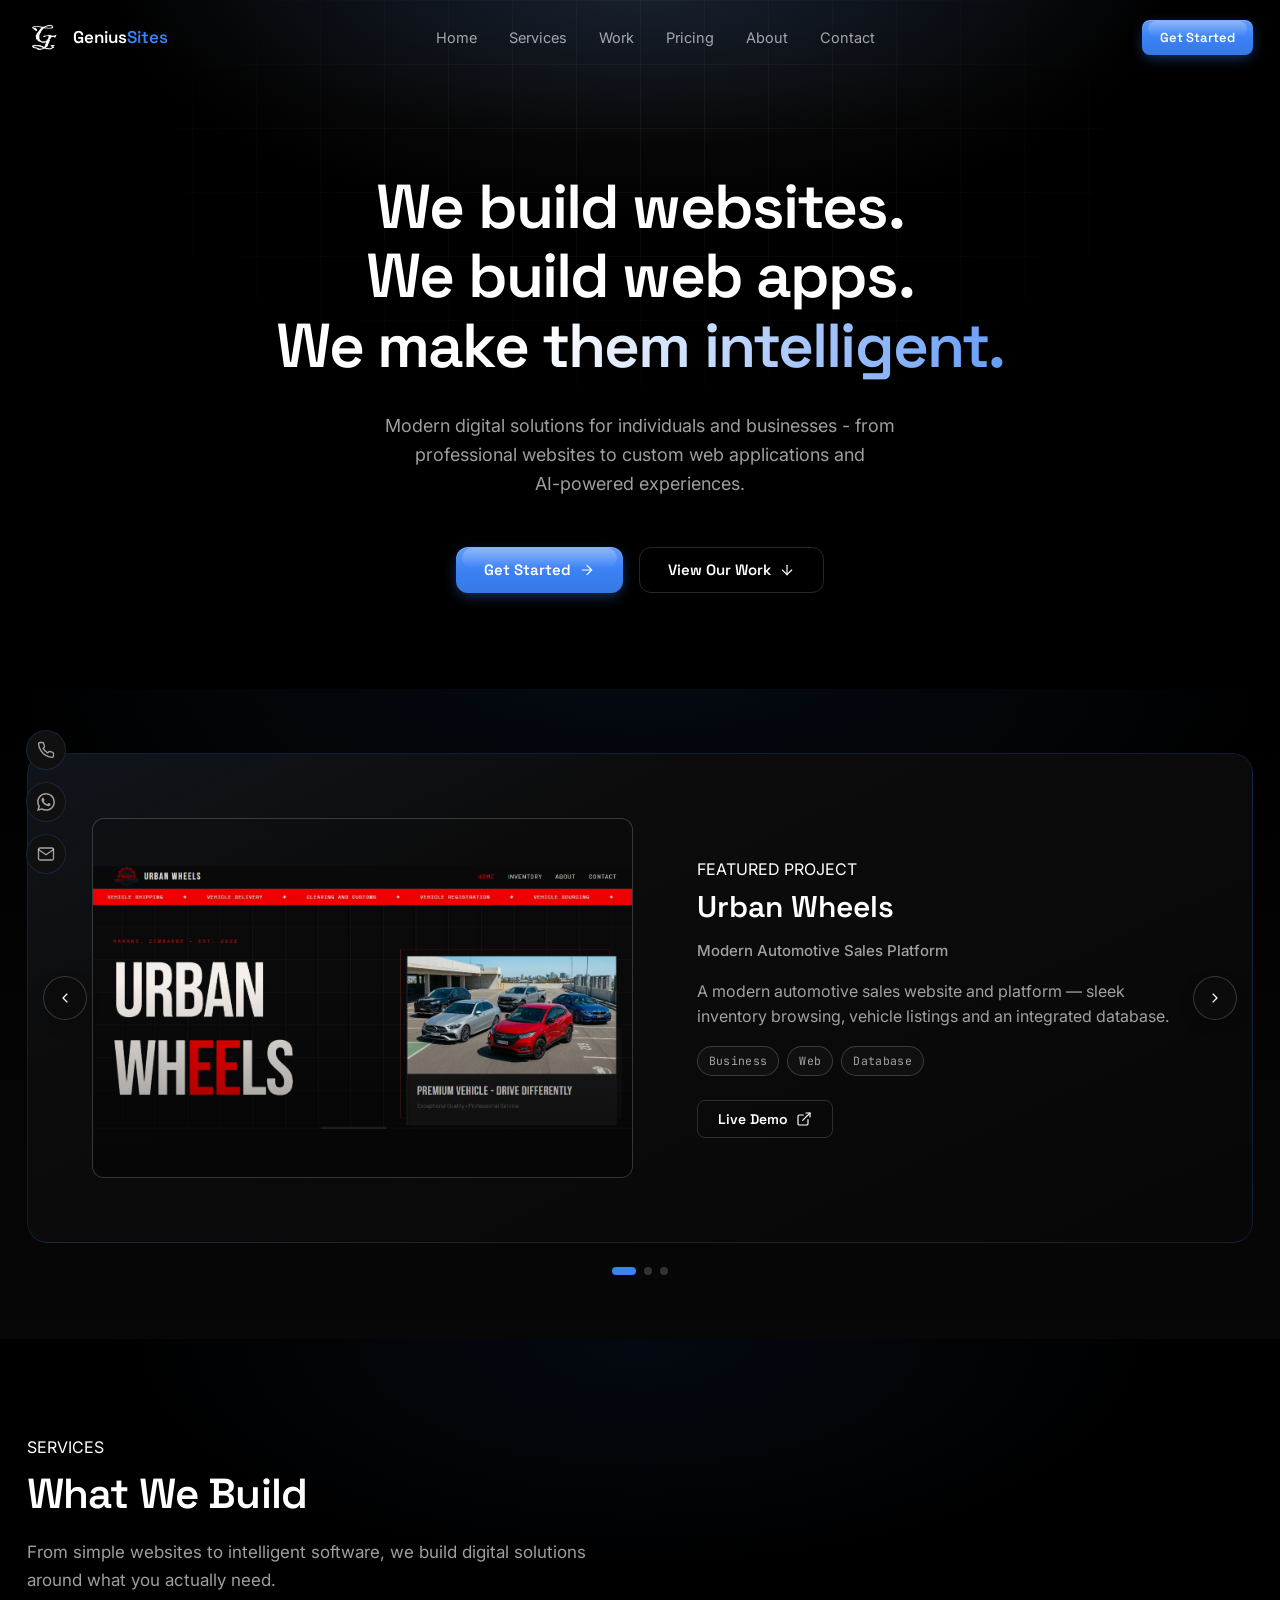
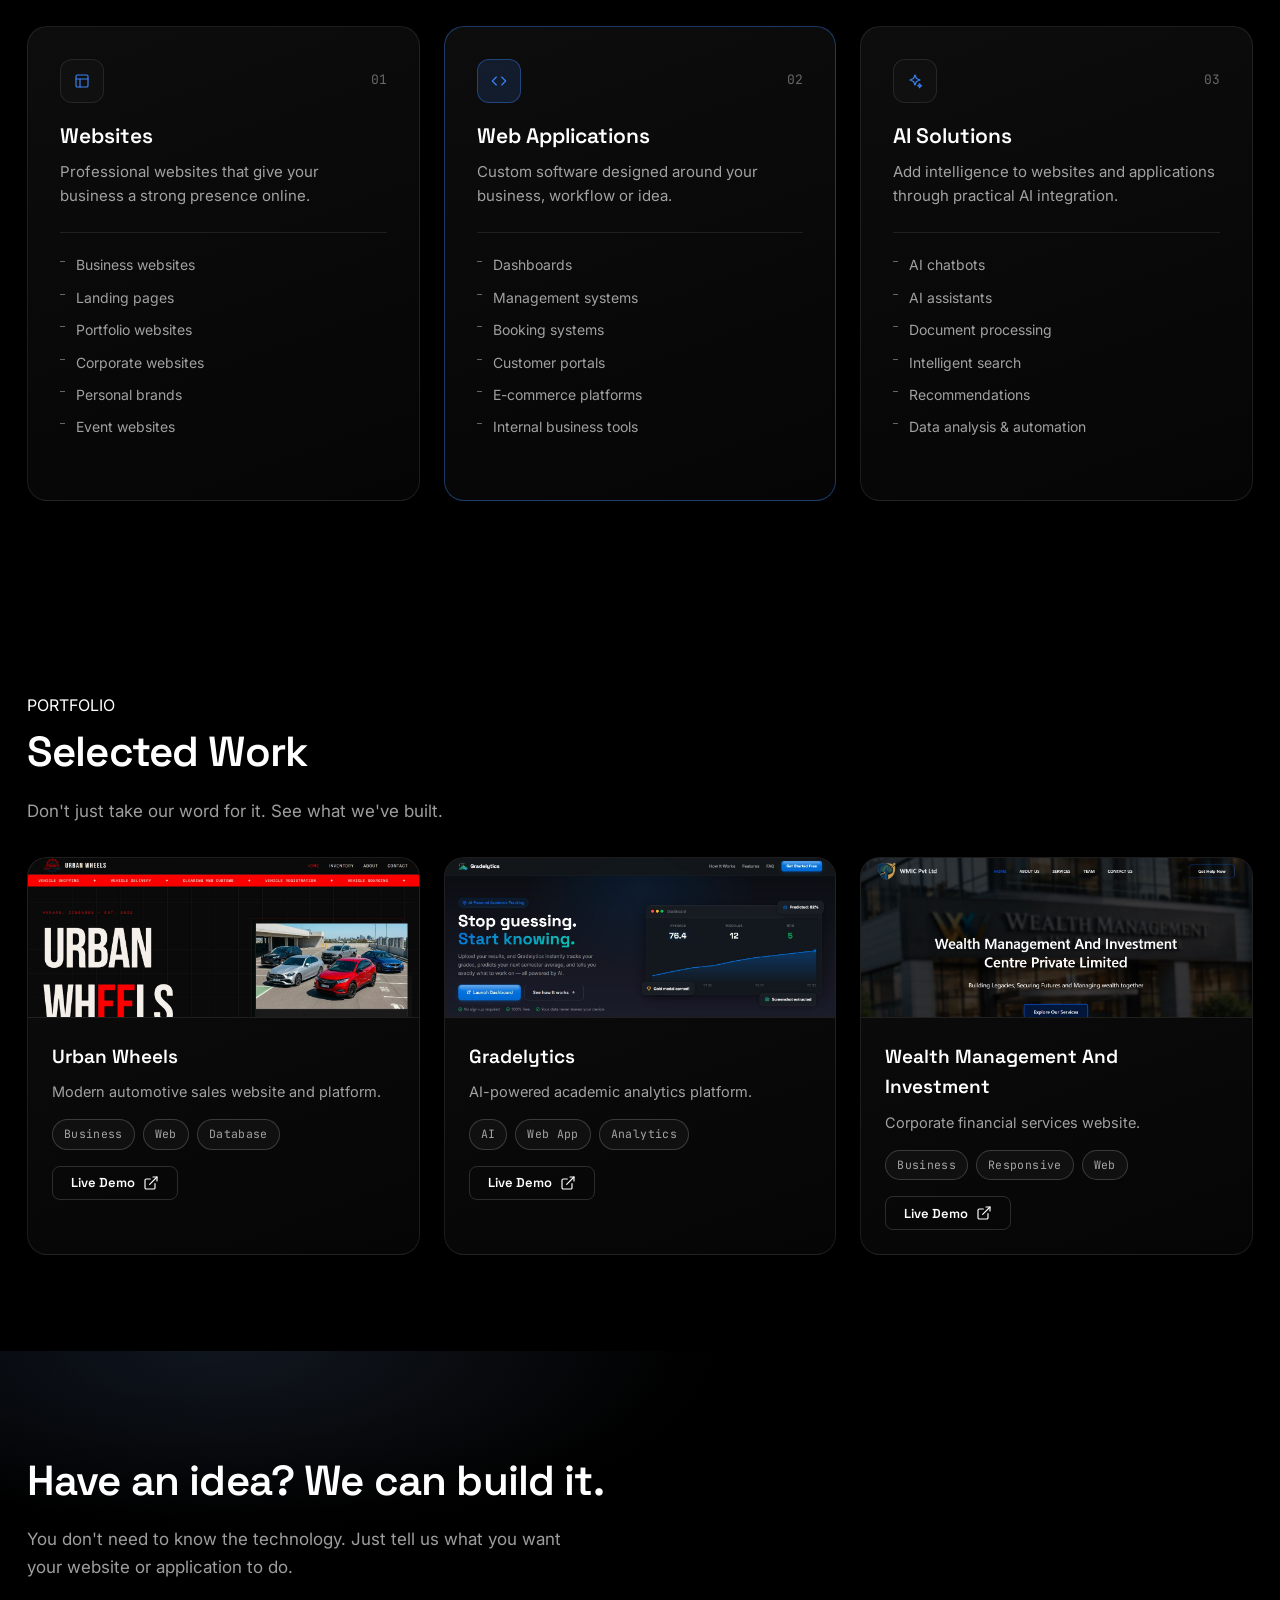
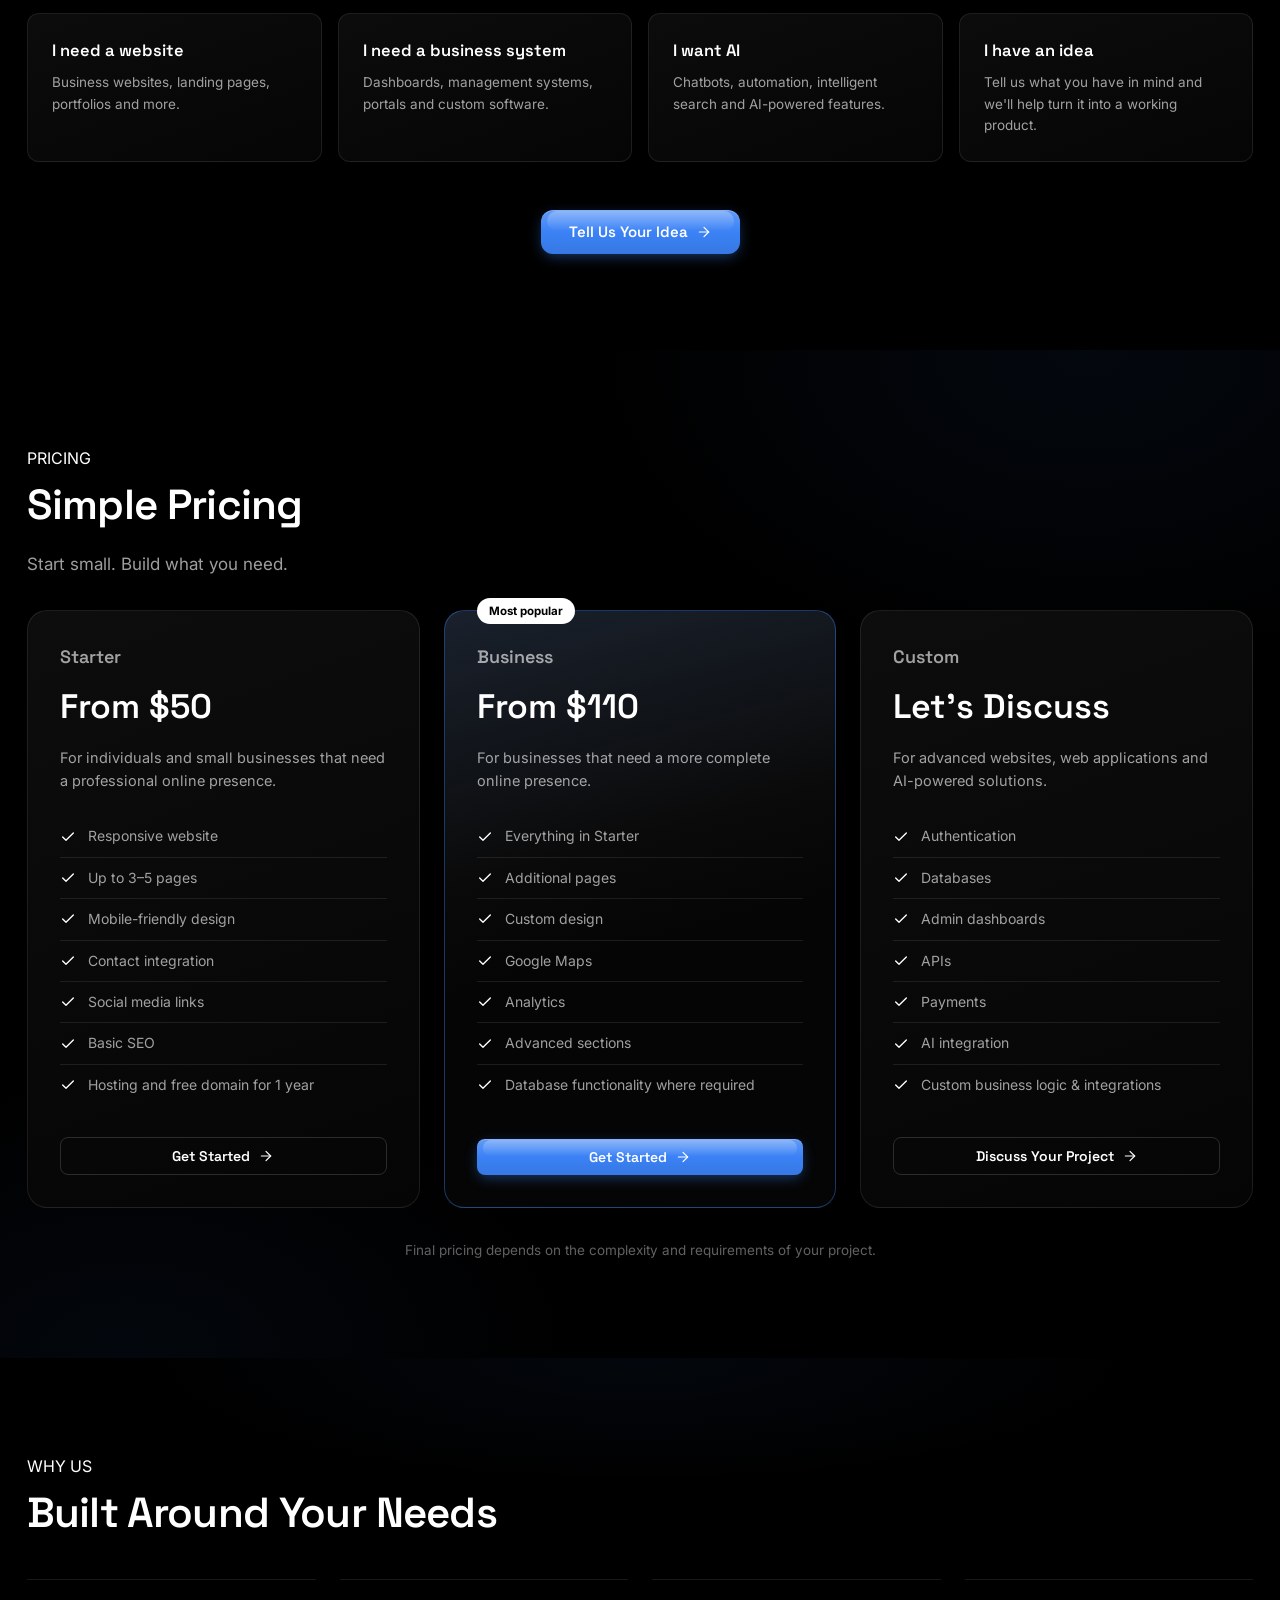
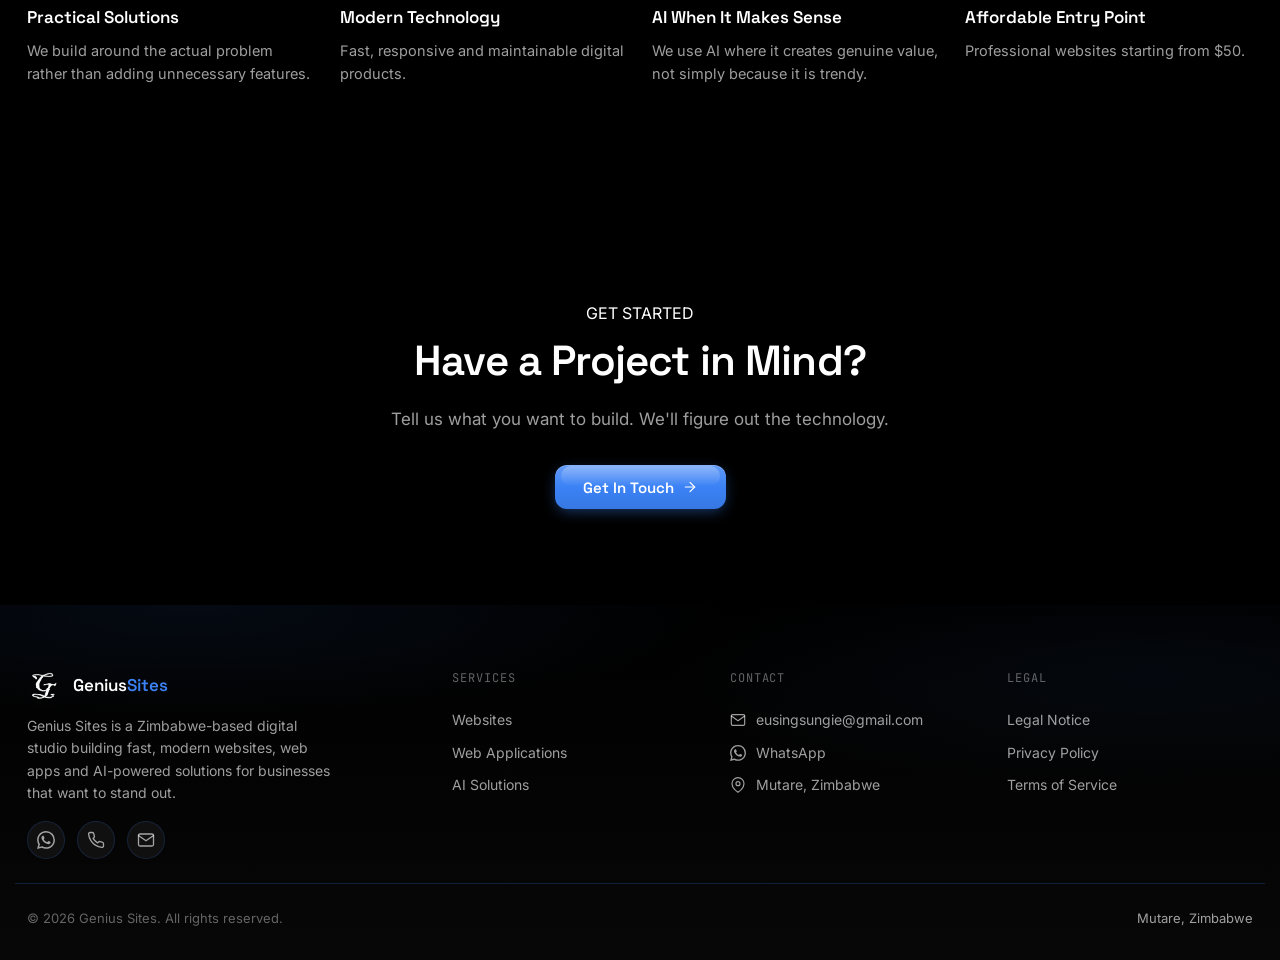
==== index.html @ 3c862fe9 "m." ====
<!DOCTYPE html>
<html lang="en" class="no-js">
<head>
<script>document.documentElement.classList.replace('no-js','js');</script>
<meta charset="UTF-8">
<meta name="viewport" content="width=device-width, initial-scale=1.0">
<title>Genius Sites — Websites, Web Apps &amp; AI Solutions</title>
<meta name="description" content="Genius Sites builds professional websites, custom web applications and AI-powered web solutions for individuals, startups and businesses. Based in Zimbabwe, working with clients anywhere.">
<link rel="preconnect" href="https://fonts.googleapis.com">
<link rel="preconnect" href="https://fonts.gstatic.com" crossorigin>
<link href="https://fonts.googleapis.com/css2?family=Space+Grotesk:wght@400;500;600;700&family=Inter:wght@400;500;600;700&family=JetBrains+Mono:wght@400;500&display=swap" rel="stylesheet">
<link rel="stylesheet" href="css/style.css">
<link rel="stylesheet" href="css/responsive.css">
</head>
<body>
<!-- ============ NAVBAR ============ -->
<header class="navbar" id="navbar">
  <div class="navbar__inner container">
    <a href="#home" class="navbar__brand" aria-label="Genius Sites — home">
      <img src="assets/icons/logo.png" alt="Genius Sites logo" class="navbar__logo">
      <span class="navbar__name">Genius<span class="navbar__name-accent">Sites</span></span>
    </a>

    <nav class="navbar__nav" id="primary-nav" aria-label="Primary">
      <a href="#home" class="navbar__link">Home</a>
      <a href="#services" class="navbar__link">Services</a>
      <a href="#work" class="navbar__link">Work</a>
      <a href="#pricing" class="navbar__link">Pricing</a>
      <a href="about.html" class="navbar__link">About</a>
      <a href="contact.html" class="navbar__link">Contact</a>
    </nav>

    <div class="navbar__actions">
      <a href="#contact" class="btn btn--primary btn--sm navbar__cta">Get Started</a>
      <button class="navbar__toggle" id="navToggle" aria-expanded="false" aria-controls="mobileNav" aria-label="Open menu">
        <span class="navbar__toggle-line"></span>
        <span class="navbar__toggle-line"></span>
        <span class="navbar__toggle-line"></span>
      </button>
    </div>
  </div>

  <div class="mobile-nav" id="mobileNav" data-state="closed">
    <nav aria-label="Mobile">
      <a href="#home" class="mobile-nav__link">Home</a>
      <a href="#services" class="mobile-nav__link">Services</a>
      <a href="#work" class="mobile-nav__link">Work</a>
      <a href="#pricing" class="mobile-nav__link">Pricing</a>
      <a href="about.html" class="mobile-nav__link">About</a>
      <a href="contact.html" class="mobile-nav__link">Contact</a>
    </nav>
    <a href="#contact" class="btn btn--primary mobile-nav__cta">Get Started <svg class="icon" viewBox="0 0 24 24" fill="none" stroke-width="1.75" stroke-linecap="round" stroke-linejoin="round" aria-hidden="true"><line x1="5" y1="12" x2="19" y2="12"></line><polyline points="12 5 19 12 12 19"></polyline></svg></a>
  </div>
</header>

<main id="main">

  <!-- ============ HERO ============ -->
  <section class="hero" id="home">
    <div class="hero__grid" aria-hidden="true"></div>
    <div class="container hero__container">
      <h1 class="hero__headline">
        <span class="reveal reveal--1">We build websites.</span>
        <span class="reveal reveal--2">We build web apps.</span>
        <span class="reveal reveal--3 hero__headline-accent">We make them intelligent.</span>
      </h1>

      <p class="hero__sub reveal reveal--4">Modern digital solutions for individuals and businesses - from professional websites to custom web applications and <br> AI-powered experiences.</p>

      <div class="hero__actions reveal reveal--5">
        <a href="#contact" class="btn btn--primary btn--lg">Get Started
          <svg class="icon" viewBox="0 0 24 24" fill="none" stroke-width="1.75" stroke-linecap="round" stroke-linejoin="round" aria-hidden="true"><line x1="5" y1="12" x2="19" y2="12"></line><polyline points="12 5 19 12 12 19"></polyline></svg>
        </a>
        <a href="#work" class="btn btn--ghost btn--lg">View Our Work
          <svg class="icon" viewBox="0 0 24 24" fill="none" stroke-width="1.75" stroke-linecap="round" stroke-linejoin="round" aria-hidden="true"><line x1="12" y1="5" x2="12" y2="19"></line><polyline points="19 12 12 19 5 12"></polyline></svg>
        </a>
      </div>
    </div>

    <div class="hero__contacts" aria-label="Contact Genius Sites">
      <a href="tel:+263776398294" class="hero__contact" aria-label="Call +263 776 398 294">
        <svg class="icon" viewBox="0 0 24 24" fill="none" stroke-width="1.75" stroke-linecap="round" stroke-linejoin="round" aria-hidden="true"><path d="M22 16.92v3a2 2 0 0 1-2.18 2 19.79 19.79 0 0 1-8.63-3.07 19.5 19.5 0 0 1-6-6 19.79 19.79 0 0 1-3.07-8.67A2 2 0 0 1 4.11 2h3a2 2 0 0 1 2 1.72 12.84 12.84 0 0 0 .7 2.81 2 2 0 0 1-.45 2.11L8.09 9.91a16 16 0 0 0 6 6l1.27-1.27a2 2 0 0 1 2.11-.45 12.84 12.84 0 0 0 2.81.7A2 2 0 0 1 22 16.92z"></path></svg>
      </a>
      <a href="https://wa.me/263776398294" class="hero__contact" target="_blank" rel="noopener" aria-label="WhatsApp">
        <svg class="icon" viewBox="0 0 24 24" fill="currentColor" stroke="none" aria-hidden="true"><path d="M17.472 14.382c-.297-.149-1.758-.867-2.03-.967-.273-.099-.471-.148-.67.15-.197.297-.767.966-.94 1.164-.173.199-.347.223-.644.075-.297-.15-1.255-.463-2.39-1.475-.883-.788-1.48-1.761-1.653-2.059-.173-.297-.018-.458.13-.606.134-.133.298-.347.446-.52.149-.174.198-.298.298-.497.099-.198.05-.371-.025-.52-.075-.149-.669-1.612-.916-2.207-.242-.579-.487-.5-.669-.51-.173-.008-.371-.01-.57-.01-.198 0-.52.074-.792.372-.272.297-1.04 1.016-1.04 2.479 0 1.462 1.065 2.875 1.213 3.074.149.198 2.096 3.2 5.077 4.487.709.306 1.262.489 1.694.625.712.227 1.36.195 1.871.118.571-.085 1.758-.719 2.006-1.413.248-.694.248-1.289.173-1.413-.074-.124-.272-.198-.57-.347m-5.421 7.403h-.004a9.87 9.87 0 01-5.031-1.378l-.361-.214-3.741.982.998-3.648-.235-.374a9.86 9.86 0 01-1.51-5.26c.001-5.45 4.436-9.884 9.888-9.884 2.64 0 5.122 1.03 6.988 2.898a9.825 9.825 0 012.893 6.994c-.003 5.45-4.437 9.884-9.885 9.884m8.413-18.297A11.815 11.815 0 0012.05 0C5.495 0 .16 5.335.157 11.892c0 2.096.547 4.142 1.588 5.945L.057 24l6.305-1.654a11.882 11.882 0 005.683 1.448h.005c6.554 0 11.89-5.335 11.893-11.893a11.821 11.821 0 00-3.48-8.413z"></path></svg>
      </a>
      <a href="mailto:eusingsungie@gmail.com" class="hero__contact" aria-label="Email eusingsungie@gmail.com">
        <svg class="icon" viewBox="0 0 24 24" fill="none" stroke-width="1.75" stroke-linecap="round" stroke-linejoin="round" aria-hidden="true"><path d="M4 4h16c1.1 0 2 .9 2 2v12c0 1.1-.9 2-2 2H4c-1.1 0-2-.9-2-2V6c0-1.1.9-2 2-2z"></path><polyline points="22 6 12 13 2 6"></polyline></svg>
      </a>
    </div>
  </section>

  <!-- ============ FEATURED PROJECTS ============ -->
  <section class="featured" aria-label="Featured projects">
    <div class="container">
      <div class="featured-carousel reveal-on-scroll" id="featuredCarousel" data-autoplay="true">

        <div class="featured-carousel__viewport">
          <button class="featured-carousel__arrow" data-dir="prev" aria-label="Previous project">
            <svg class="icon" viewBox="0 0 24 24" fill="none" stroke-width="1.75" stroke-linecap="round" stroke-linejoin="round" aria-hidden="true"><polyline points="15 18 9 12 15 6"></polyline></svg>
          </button>

          <div class="featured-carousel__track">

            <article class="featured__card">
              <div class="featured__visual" aria-hidden="true">
                <div class="featured__browser featured__browser--image" style="background-image: url('assets/images/urban.jpeg')"></div>
              </div>
              <div class="featured__content">
                <p class="eyebrow">FEATURED PROJECT</p>
                <h2 class="featured__title">Urban Wheels</h2>
                <p class="featured__subtitle">Modern Automotive Sales Platform</p>
                <p class="featured__desc">A modern automotive sales website and platform — sleek inventory browsing, vehicle listings and an integrated database.</p>
                <div class="badge-row">
                  <span class="badge">Business</span>
                  <span class="badge">Web</span>
                  <span class="badge">Database</span>
                </div>
                <div class="featured__actions">
                  <a href="https://www.urbanwheels.co.zw" class="btn btn--ghost" target="_blank" rel="noopener">Live Demo <svg class="icon" viewBox="0 0 24 24" fill="none" stroke-width="1.75" stroke-linecap="round" stroke-linejoin="round" aria-hidden="true"><path d="M18 13v6a2 2 0 0 1-2 2H5a2 2 0 0 1-2-2V8a2 2 0 0 1 2-2h6"></path><polyline points="15 3 21 3 21 9"></polyline><line x1="10" y1="14" x2="21" y2="3"></line></svg></a>
                </div>
              </div>
            </article>

            <article class="featured__card">
              <div class="featured__visual" aria-hidden="true">
                <div class="featured__browser featured__browser--image" style="background-image: url('assets/images/gradelytics.JPG')"></div>
              </div>
              <div class="featured__content">
                <p class="eyebrow">FEATURED PROJECT</p>
                <h2 class="featured__title">Gradelytics</h2>
                <p class="featured__subtitle">AI-Powered Academic Analytics Platform</p>
                <p class="featured__desc">An AI-powered academic analytics platform that turns student performance data into clear, actionable insights for educators.</p>
                <div class="badge-row">
                  <span class="badge badge--accent">AI</span>
                  <span class="badge">Web App</span>
                  <span class="badge">Analytics</span>
                </div>
                <div class="featured__actions">
                  <a href="https://gradelytics0.vercel.app/" class="btn btn--ghost" target="_blank" rel="noopener">Live Demo <svg class="icon" viewBox="0 0 24 24" fill="none" stroke-width="1.75" stroke-linecap="round" stroke-linejoin="round" aria-hidden="true"><path d="M18 13v6a2 2 0 0 1-2 2H5a2 2 0 0 1-2-2V8a2 2 0 0 1 2-2h6"></path><polyline points="15 3 21 3 21 9"></polyline><line x1="10" y1="14" x2="21" y2="3"></line></svg></a>
                </div>
              </div>
            </article>

            <article class="featured__card">
              <div class="featured__visual" aria-hidden="true">
                <div class="featured__browser featured__browser--image" style="background-image: url('assets/images/wmic.JPG')"></div>
              </div>
              <div class="featured__content">
                <p class="eyebrow">FEATURED PROJECT</p>
                <h2 class="featured__title">Wealth Management And Investment Centre</h2>
                <p class="featured__subtitle">Corporate Financial Services Website</p>
                <p class="featured__desc">A professional corporate website for WMIC (Pvt) Ltd — clean, responsive and built to instil client trust.</p>
                <div class="badge-row">
                  <span class="badge">Business</span>
                  <span class="badge">Responsive</span>
                  <span class="badge">Web</span>
                </div>
                <div class="featured__actions">
                  <a href="https://wmic.co.za" class="btn btn--ghost" target="_blank" rel="noopener">Live Demo <svg class="icon" viewBox="0 0 24 24" fill="none" stroke-width="1.75" stroke-linecap="round" stroke-linejoin="round" aria-hidden="true"><path d="M18 13v6a2 2 0 0 1-2 2H5a2 2 0 0 1-2-2V8a2 2 0 0 1 2-2h6"></path><polyline points="15 3 21 3 21 9"></polyline><line x1="10" y1="14" x2="21" y2="3"></line></svg></a>
                </div>
              </div>
            </article>

          </div>

          <button class="featured-carousel__arrow" data-dir="next" aria-label="Next project">
            <svg class="icon" viewBox="0 0 24 24" fill="none" stroke-width="1.75" stroke-linecap="round" stroke-linejoin="round" aria-hidden="true"><polyline points="9 18 15 12 9 6"></polyline></svg>
          </button>
        </div>

        <div class="featured-carousel__nav">
          <div class="featured-carousel__dots" aria-label="Choose featured project"></div>
        </div>

      </div>
    </div>
  </section>

  <!-- ============ SERVICES ============ -->
  <section class="services" id="services">
    <div class="container">
      <div class="section-head">
        <p class="eyebrow">SERVICES</p>
        <h2 class="section-head__title">What We Build</h2>
        <p class="section-head__sub">From simple websites to intelligent software, we build digital solutions around what you actually need.</p>
      </div>

      <div class="service-grid">
        <article class="service-card reveal-on-scroll">
          <div class="service-card__top">
            <span class="service-card__icon"><svg class="icon" viewBox="0 0 24 24" fill="none" stroke-width="1.75" stroke-linecap="round" stroke-linejoin="round" aria-hidden="true"><rect x="3" y="3" width="18" height="18" rx="2"></rect><line x1="3" y1="9" x2="21" y2="9"></line><line x1="9" y1="21" x2="9" y2="9"></line></svg></span>
            <span class="service-card__index">01</span>
          </div>
          <h3 class="service-card__title">Websites</h3>
          <p class="service-card__desc">Professional websites that give your business a strong presence online.</p>
          <ul class="service-card__list">
            <li>Business websites</li>
            <li>Landing pages</li>
            <li>Portfolio websites</li>
            <li>Corporate websites</li>
            <li>Personal brands</li>
            <li>Event websites</li>
          </ul>
        </article>

        <article class="service-card service-card--accent reveal-on-scroll">
          <div class="service-card__top">
            <span class="service-card__icon"><svg class="icon" viewBox="0 0 24 24" fill="none" stroke-width="1.75" stroke-linecap="round" stroke-linejoin="round" aria-hidden="true"><polyline points="16 18 22 12 16 6"></polyline><polyline points="8 6 2 12 8 18"></polyline></svg></span>
            <span class="service-card__index">02</span>
          </div>
          <h3 class="service-card__title">Web Applications</h3>
          <p class="service-card__desc">Custom software designed around your business, workflow or idea.</p>
          <ul class="service-card__list">
            <li>Dashboards</li>
            <li>Management systems</li>
            <li>Booking systems</li>
            <li>Customer portals</li>
            <li>E-commerce platforms</li>
            <li>Internal business tools</li>
          </ul>
        </article>

        <article class="service-card reveal-on-scroll">
          <div class="service-card__top">
            <span class="service-card__icon"><svg class="icon" viewBox="0 0 24 24" fill="none" stroke-width="1.75" stroke-linecap="round" stroke-linejoin="round" aria-hidden="true"><path d="M12 3l2.2 5.3L19.5 10.5l-5.3 2.2L12 18l-2.2-5.3L4.5 10.5l5.3-2.2L12 3z"></path><path d="M19 16l.9 2.1L22 19l-2.1.9L19 22l-.9-2.1L16 19l2.1-.9L19 16z"></path></svg></span>
            <span class="service-card__index">03</span>
          </div>
          <h3 class="service-card__title">AI Solutions</h3>
          <p class="service-card__desc">Add intelligence to websites and applications through practical AI integration.</p>
          <ul class="service-card__list">
            <li>AI chatbots</li>
            <li>AI assistants</li>
            <li>Document processing</li>
            <li>Intelligent search</li>
            <li>Recommendations</li>
            <li>Data analysis &amp; automation</li>
          </ul>
        </article>
      </div>
    </div>
  </section>

  <!-- ============ PORTFOLIO ============ -->
  <section class="portfolio" id="work">
    <div class="container">
      <div class="section-head">
        <p class="eyebrow">PORTFOLIO</p>
        <h2 class="section-head__title">Selected Work</h2>
        <p class="section-head__sub">Don't just take our word for it. See what we've built.</p>
      </div>

      <div class="portfolio-grid">
         <article class="project-card reveal-on-scroll">
          <div class="project-card__visual">
            <img src="assets/images/urban.jpeg" alt="Urban Wheels preview" class="project-card__img" loading="lazy">
          </div>
          <div class="project-card__body">
            <h3 class="project-card__title">Urban Wheels</h3>
            <p class="project-card__desc">Modern automotive sales website and platform.</p>
            <div class="badge-row">
              <span class="badge">Business</span>
              <span class="badge">Web</span>
              <span class="badge">Database</span>
            </div>
            <div class="project-card__actions">
              <a href="https://www.urbanwheels.co.zw" class="btn btn--ghost btn--sm" target="_blank" rel="noopener">Live Demo <svg class="icon" viewBox="0 0 24 24" fill="none" stroke-width="1.75" stroke-linecap="round" stroke-linejoin="round" aria-hidden="true"><path d="M18 13v6a2 2 0 0 1-2 2H5a2 2 0 0 1-2-2V8a2 2 0 0 1 2-2h6"></path><polyline points="15 3 21 3 21 9"></polyline><line x1="10" y1="14" x2="21" y2="3"></line></svg></a>
            </div>
          </div>
        </article>

        <article class="project-card reveal-on-scroll">
          <div class="project-card__visual">
            <img src="assets/images/gradelytics.JPG" alt="Gradelytics preview" class="project-card__img" loading="lazy">
          </div>
          <div class="project-card__body">
            <h3 class="project-card__title">Gradelytics</h3>
            <p class="project-card__desc">AI-powered academic analytics platform.</p>
            <div class="badge-row">
              <span class="badge">AI</span>
              <span class="badge">Web App</span>
              <span class="badge">Analytics</span>
            </div>
            <div class="project-card__actions">
              <a href="https://gradelytics0.vercel.app/" class="btn btn--ghost btn--sm" target="_blank" rel="noopener">Live Demo <svg class="icon" viewBox="0 0 24 24" fill="none" stroke-width="1.75" stroke-linecap="round" stroke-linejoin="round" aria-hidden="true"><path d="M18 13v6a2 2 0 0 1-2 2H5a2 2 0 0 1-2-2V8a2 2 0 0 1 2-2h6"></path><polyline points="15 3 21 3 21 9"></polyline><line x1="10" y1="14" x2="21" y2="3"></line></svg></a>
            </div>
          </div>
        </article>

        <article class="project-card reveal-on-scroll">
          <div class="project-card__visual">
            <img src="assets/images/wmic.JPG" alt="Wealth Management And Investment Centre preview" class="project-card__img" loading="lazy">
          </div>
          <div class="project-card__body">
            <h3 class="project-card__title">Wealth Management And Investment</h3>
            <p class="project-card__desc">Corporate financial services website.</p>
            <div class="badge-row">
              <span class="badge">Business</span>
              <span class="badge">Responsive</span>
              <span class="badge">Web</span>
            </div>
            <div class="project-card__actions">
              <a href="https://wmic.co.za" class="btn btn--ghost btn--sm" target="_blank" rel="noopener">Live Demo <svg class="icon" viewBox="0 0 24 24" fill="none" stroke-width="1.75" stroke-linecap="round" stroke-linejoin="round" aria-hidden="true"><path d="M18 13v6a2 2 0 0 1-2 2H5a2 2 0 0 1-2-2V8a2 2 0 0 1 2-2h6"></path><polyline points="15 3 21 3 21 9"></polyline><line x1="10" y1="14" x2="21" y2="3"></line></svg></a>
            </div>
          </div>
        </article>
      </div>
    </div>
  </section>

  <!-- ============ WHAT CAN WE BUILD ============ -->
  <section class="ideas">
    <div class="container">
      <div class="section-head">
        <h2 class="section-head__title">Have an idea? We can build it.</h2>
        <p class="section-head__sub">You don't need to know the technology. Just tell us what you want your website or application to do.</p>
      </div>

      <div class="ideas-grid">
        <a href="#contact" class="idea-card reveal-on-scroll">
          <h3 class="idea-card__title">I need a website</h3>
          <p class="idea-card__desc">Business websites, landing pages, portfolios and more.</p>
        </a>
        <a href="#contact" class="idea-card reveal-on-scroll">
          <h3 class="idea-card__title">I need a business system</h3>
          <p class="idea-card__desc">Dashboards, management systems, portals and custom software.</p>
        </a>
        <a href="#contact" class="idea-card reveal-on-scroll">
          <h3 class="idea-card__title">I want AI</h3>
          <p class="idea-card__desc">Chatbots, automation, intelligent search and AI-powered features.</p>
        </a>
        <a href="#contact" class="idea-card reveal-on-scroll">
          <h3 class="idea-card__title">I have an idea</h3>
          <p class="idea-card__desc">Tell us what you have in mind and we'll help turn it into a working product.</p>
        </a>
      </div>

      <div class="ideas__cta">
        <a href="#contact" class="btn btn--primary btn--lg">Tell Us Your Idea <svg class="icon" viewBox="0 0 24 24" fill="none" stroke-width="1.75" stroke-linecap="round" stroke-linejoin="round" aria-hidden="true"><line x1="5" y1="12" x2="19" y2="12"></line><polyline points="12 5 19 12 12 19"></polyline></svg></a>
      </div>
    </div>
  </section>

  <!-- ============ PRICING ============ -->
  <section class="pricing" id="pricing">
    <div class="container">
      <div class="section-head">
        <p class="eyebrow">PRICING</p>
        <h2 class="section-head__title">Simple Pricing</h2>
        <p class="section-head__sub">Start small. Build what you need.</p>
      </div>

      <div class="pricing-grid">
        <article class="price-card reveal-on-scroll">
          <h3 class="price-card__tier">Starter</h3>
          <p class="price-card__amount">From $50</p>
          <p class="price-card__desc">For individuals and small businesses that need a professional online presence.</p>
          <ul class="price-card__list">
            <li><svg class="icon" viewBox="0 0 24 24" fill="none" stroke-width="2" stroke-linecap="round" stroke-linejoin="round" aria-hidden="true"><polyline points="20 6 9 17 4 12"></polyline></svg>Responsive website</li>
            <li><svg class="icon" viewBox="0 0 24 24" fill="none" stroke-width="2" stroke-linecap="round" stroke-linejoin="round" aria-hidden="true"><polyline points="20 6 9 17 4 12"></polyline></svg>Up to 3–5 pages</li>
            <li><svg class="icon" viewBox="0 0 24 24" fill="none" stroke-width="2" stroke-linecap="round" stroke-linejoin="round" aria-hidden="true"><polyline points="20 6 9 17 4 12"></polyline></svg>Mobile-friendly design</li>
            <li><svg class="icon" viewBox="0 0 24 24" fill="none" stroke-width="2" stroke-linecap="round" stroke-linejoin="round" aria-hidden="true"><polyline points="20 6 9 17 4 12"></polyline></svg>Contact integration</li>
            <li><svg class="icon" viewBox="0 0 24 24" fill="none" stroke-width="2" stroke-linecap="round" stroke-linejoin="round" aria-hidden="true"><polyline points="20 6 9 17 4 12"></polyline></svg>Social media links</li>
            <li><svg class="icon" viewBox="0 0 24 24" fill="none" stroke-width="2" stroke-linecap="round" stroke-linejoin="round" aria-hidden="true"><polyline points="20 6 9 17 4 12"></polyline></svg>Basic SEO</li>
            <li><svg class="icon" viewBox="0 0 24 24" fill="none" stroke-width="2" stroke-linecap="round" stroke-linejoin="round" aria-hidden="true"><polyline points="20 6 9 17 4 12"></polyline></svg>Hosting and free domain for 1 year</li>
          </ul>
          <a href="#contact" class="btn btn--secondary price-card__cta">Get Started <svg class="icon" viewBox="0 0 24 24" fill="none" stroke-width="1.75" stroke-linecap="round" stroke-linejoin="round" aria-hidden="true"><line x1="5" y1="12" x2="19" y2="12"></line><polyline points="12 5 19 12 12 19"></polyline></svg></a>
        </article>

        <article class="price-card price-card--featured reveal-on-scroll">
          <span class="price-card__tag">Most popular</span>
          <h3 class="price-card__tier">Business</h3>
          <p class="price-card__amount">From $110</p>
          <p class="price-card__desc">For businesses that need a more complete online presence.</p>
          <ul class="price-card__list">
            <li><svg class="icon" viewBox="0 0 24 24" fill="none" stroke-width="2" stroke-linecap="round" stroke-linejoin="round" aria-hidden="true"><polyline points="20 6 9 17 4 12"></polyline></svg>Everything in Starter</li>
            <li><svg class="icon" viewBox="0 0 24 24" fill="none" stroke-width="2" stroke-linecap="round" stroke-linejoin="round" aria-hidden="true"><polyline points="20 6 9 17 4 12"></polyline></svg>Additional pages</li>
            <li><svg class="icon" viewBox="0 0 24 24" fill="none" stroke-width="2" stroke-linecap="round" stroke-linejoin="round" aria-hidden="true"><polyline points="20 6 9 17 4 12"></polyline></svg>Custom design</li>
            <li><svg class="icon" viewBox="0 0 24 24" fill="none" stroke-width="2" stroke-linecap="round" stroke-linejoin="round" aria-hidden="true"><polyline points="20 6 9 17 4 12"></polyline></svg>Google Maps</li>
            <li><svg class="icon" viewBox="0 0 24 24" fill="none" stroke-width="2" stroke-linecap="round" stroke-linejoin="round" aria-hidden="true"><polyline points="20 6 9 17 4 12"></polyline></svg>Analytics</li>
            <li><svg class="icon" viewBox="0 0 24 24" fill="none" stroke-width="2" stroke-linecap="round" stroke-linejoin="round" aria-hidden="true"><polyline points="20 6 9 17 4 12"></polyline></svg>Advanced sections</li>
            <li><svg class="icon" viewBox="0 0 24 24" fill="none" stroke-width="2" stroke-linecap="round" stroke-linejoin="round" aria-hidden="true"><polyline points="20 6 9 17 4 12"></polyline></svg>Database functionality where required</li>
          </ul>
          <a href="#contact" class="btn btn--primary price-card__cta">Get Started <svg class="icon" viewBox="0 0 24 24" fill="none" stroke-width="1.75" stroke-linecap="round" stroke-linejoin="round" aria-hidden="true"><line x1="5" y1="12" x2="19" y2="12"></line><polyline points="12 5 19 12 12 19"></polyline></svg></a>
        </article>

        <article class="price-card reveal-on-scroll">
          <h3 class="price-card__tier">Custom</h3>
          <p class="price-card__amount">Let's Discuss</p>
          <p class="price-card__desc">For advanced websites, web applications and AI-powered solutions.</p>
          <ul class="price-card__list">
            <li><svg class="icon" viewBox="0 0 24 24" fill="none" stroke-width="2" stroke-linecap="round" stroke-linejoin="round" aria-hidden="true"><polyline points="20 6 9 17 4 12"></polyline></svg>Authentication</li>
            <li><svg class="icon" viewBox="0 0 24 24" fill="none" stroke-width="2" stroke-linecap="round" stroke-linejoin="round" aria-hidden="true"><polyline points="20 6 9 17 4 12"></polyline></svg>Databases</li>
            <li><svg class="icon" viewBox="0 0 24 24" fill="none" stroke-width="2" stroke-linecap="round" stroke-linejoin="round" aria-hidden="true"><polyline points="20 6 9 17 4 12"></polyline></svg>Admin dashboards</li>
            <li><svg class="icon" viewBox="0 0 24 24" fill="none" stroke-width="2" stroke-linecap="round" stroke-linejoin="round" aria-hidden="true"><polyline points="20 6 9 17 4 12"></polyline></svg>APIs</li>
            <li><svg class="icon" viewBox="0 0 24 24" fill="none" stroke-width="2" stroke-linecap="round" stroke-linejoin="round" aria-hidden="true"><polyline points="20 6 9 17 4 12"></polyline></svg>Payments</li>
            <li><svg class="icon" viewBox="0 0 24 24" fill="none" stroke-width="2" stroke-linecap="round" stroke-linejoin="round" aria-hidden="true"><polyline points="20 6 9 17 4 12"></polyline></svg>AI integration</li>
            <li><svg class="icon" viewBox="0 0 24 24" fill="none" stroke-width="2" stroke-linecap="round" stroke-linejoin="round" aria-hidden="true"><polyline points="20 6 9 17 4 12"></polyline></svg>Custom business logic &amp; integrations</li>
          </ul>
          <a href="#contact" class="btn btn--secondary price-card__cta">Discuss Your Project <svg class="icon" viewBox="0 0 24 24" fill="none" stroke-width="1.75" stroke-linecap="round" stroke-linejoin="round" aria-hidden="true"><line x1="5" y1="12" x2="19" y2="12"></line><polyline points="12 5 19 12 12 19"></polyline></svg></a>
        </article>
      </div>

      <p class="pricing__note">Final pricing depends on the complexity and requirements of your project.</p>
    </div>
  </section>

  <!-- ============ WHY CHOOSE US ============ -->
  <section class="values">
    <div class="container">
      <div class="section-head">
        <p class="eyebrow">WHY US</p>
        <h2 class="section-head__title">Built Around Your Needs</h2>
      </div>

      <div class="values-grid">
        <div class="value-card reveal-on-scroll">
          <h3 class="value-card__title">Practical Solutions</h3>
          <p class="value-card__desc">We build around the actual problem rather than adding unnecessary features.</p>
        </div>
        <div class="value-card reveal-on-scroll">
          <h3 class="value-card__title">Modern Technology</h3>
          <p class="value-card__desc">Fast, responsive and maintainable digital products.</p>
        </div>
        <div class="value-card reveal-on-scroll">
          <h3 class="value-card__title">AI When It Makes Sense</h3>
          <p class="value-card__desc">We use AI where it creates genuine value, not simply because it is trendy.</p>
        </div>
        <div class="value-card reveal-on-scroll">
          <h3 class="value-card__title">Affordable Entry Point</h3>
          <p class="value-card__desc">Professional websites starting from $50.</p>
        </div>
      </div>
    </div>
  </section>

  <!-- ============ CTA BANNER ============ -->
  <section class="cta-banner" id="contact" aria-labelledby="cta-heading">
    <div class="container cta-banner__inner">
      <div class="section-head">
        <p class="eyebrow">GET STARTED</p>
        <h2 id="cta-heading" class="section-head__title">Have a Project in Mind?</h2>
        <p class="section-head__sub">Tell us what you want to build. We'll figure out the technology.</p>
      </div>
      <a href="contact.html" class="btn btn--primary btn--lg cta-banner__btn">Get In Touch
        <svg class="icon" viewBox="0 0 24 24" fill="none" stroke-width="1.75" stroke-linecap="round" stroke-linejoin="round" aria-hidden="true"><line x1="5" y1="12" x2="19" y2="12"></line><polyline points="12 5 19 12 12 19"></polyline></svg>
      </a>
    </div>
  </section>

</main>

<!-- ============ FOOTER ============ -->
<footer class="footer">
  <div class="container footer__inner">
    <div class="footer__brand">
      <a href="#home" class="navbar__brand">
        <img src="assets/icons/logo.png" alt="Genius Sites logo" class="navbar__logo">
        <span class="navbar__name">Genius<span class="navbar__name-accent">Sites</span></span>
      </a>
      <p class="footer__about">Genius Sites is a Zimbabwe-based digital studio building fast, modern websites, web apps and AI-powered solutions for businesses that want to stand out.</p>
      <div class="footer__social">
        <a href="https://wa.me/263776398294" class="footer__social-link" target="_blank" rel="noopener" aria-label="WhatsApp">
          <svg class="icon" viewBox="0 0 24 24" fill="currentColor" stroke="none" aria-hidden="true"><path d="M17.472 14.382c-.297-.149-1.758-.867-2.03-.967-.273-.099-.471-.148-.67.15-.197.297-.767.966-.94 1.164-.173.199-.347.223-.644.075-.297-.15-1.255-.463-2.39-1.475-.883-.788-1.48-1.761-1.653-2.059-.173-.297-.018-.458.13-.606.134-.133.298-.347.446-.52.149-.174.198-.298.298-.497.099-.198.05-.371-.025-.52-.075-.149-.669-1.612-.916-2.207-.242-.579-.487-.5-.669-.51-.173-.008-.371-.01-.57-.01-.198 0-.52.074-.792.372-.272.297-1.04 1.016-1.04 2.479 0 1.462 1.065 2.875 1.213 3.074.149.198 2.096 3.2 5.077 4.487.709.306 1.262.489 1.694.625.712.227 1.36.195 1.871.118.571-.085 1.758-.719 2.006-1.413.248-.694.248-1.289.173-1.413-.074-.124-.272-.198-.57-.347m-5.421 7.403h-.004a9.87 9.87 0 01-5.031-1.378l-.361-.214-3.741.982.998-3.648-.235-.374a9.86 9.86 0 01-1.51-5.26c.001-5.45 4.436-9.884 9.888-9.884 2.64 0 5.122 1.03 6.988 2.898a9.825 9.825 0 012.893 6.994c-.003 5.45-4.437 9.884-9.885 9.884m8.413-18.297A11.815 11.815 0 0012.05 0C5.495 0 .16 5.335.157 11.892c0 2.096.547 4.142 1.588 5.945L.057 24l6.305-1.654a11.882 11.882 0 005.683 1.448h.005c6.554 0 11.89-5.335 11.893-11.893a11.821 11.821 0 00-3.48-8.413z"></path></svg>
        </a>
        <a href="tel:+263776398294" class="footer__social-link" aria-label="Call +263 776 398 294">
          <svg class="icon" viewBox="0 0 24 24" fill="none" stroke-width="1.75" stroke-linecap="round" stroke-linejoin="round" aria-hidden="true"><path d="M22 16.92v3a2 2 0 0 1-2.18 2 19.79 19.79 0 0 1-8.63-3.07 19.5 19.5 0 0 1-6-6 19.79 19.79 0 0 1-3.07-8.67A2 2 0 0 1 4.11 2h3a2 2 0 0 1 2 1.72 12.84 12.84 0 0 0 .7 2.81 2 2 0 0 1-.45 2.11L8.09 9.91a16 16 0 0 0 6 6l1.27-1.27a2 2 0 0 1 2.11-.45 12.84 12.84 0 0 0 2.81.7A2 2 0 0 1 22 16.92z"></path></svg>
        </a>
        <a href="mailto:eusingsungie@gmail.com" class="footer__social-link" aria-label="Email eusingsungie@gmail.com">
          <svg class="icon" viewBox="0 0 24 24" fill="none" stroke-width="1.75" stroke-linecap="round" stroke-linejoin="round" aria-hidden="true"><path d="M4 4h16c1.1 0 2 .9 2 2v12c0 1.1-.9 2-2 2H4c-1.1 0-2-.9-2-2V6c0-1.1.9-2 2-2z"></path><polyline points="22 6 12 13 2 6"></polyline></svg>
        </a>
      </div>
    </div>

    <div class="footer__col">
      <h4>Services</h4>
      <a href="#services">Websites</a>
      <a href="#services">Web Applications</a>
      <a href="#services">AI Solutions</a>
    </div>

    <div class="footer__col">
      <h4>Contact</h4>
      <a href="mailto:eusingsungie@gmail.com" class="footer__contact">
        <svg class="icon" viewBox="0 0 24 24" fill="none" stroke-width="1.75" stroke-linecap="round" stroke-linejoin="round" aria-hidden="true"><path d="M4 4h16c1.1 0 2 .9 2 2v12c0 1.1-.9 2-2 2H4c-1.1 0-2-.9-2-2V6c0-1.1.9-2 2-2z"></path><polyline points="22 6 12 13 2 6"></polyline></svg>
        <span>eusingsungie@gmail.com</span>
      </a>
      <a href="https://wa.me/263776398294" target="_blank" rel="noopener" class="footer__contact">
        <svg class="icon" viewBox="0 0 24 24" fill="currentColor" stroke="none" aria-hidden="true"><path d="M17.472 14.382c-.297-.149-1.758-.867-2.03-.967-.273-.099-.471-.148-.67.15-.197.297-.767.966-.94 1.164-.173.199-.347.223-.644.075-.297-.15-1.255-.463-2.39-1.475-.883-.788-1.48-1.761-1.653-2.059-.173-.297-.018-.458.13-.606.134-.133.298-.347.446-.52.149-.174.198-.298.298-.497.099-.198.05-.371-.025-.52-.075-.149-.669-1.612-.916-2.207-.242-.579-.487-.5-.669-.51-.173-.008-.371-.01-.57-.01-.198 0-.52.074-.792.372-.272.297-1.04 1.016-1.04 2.479 0 1.462 1.065 2.875 1.213 3.074.149.198 2.096 3.2 5.077 4.487.709.306 1.262.489 1.694.625.712.227 1.36.195 1.871.118.571-.085 1.758-.719 2.006-1.413.248-.694.248-1.289.173-1.413-.074-.124-.272-.198-.57-.347m-5.421 7.403h-.004a9.87 9.87 0 01-5.031-1.378l-.361-.214-3.741.982.998-3.648-.235-.374a9.86 9.86 0 01-1.51-5.26c.001-5.45 4.436-9.884 9.888-9.884 2.64 0 5.122 1.03 6.988 2.898a9.825 9.825 0 012.893 6.994c-.003 5.45-4.437 9.884-9.885 9.884m8.413-18.297A11.815 11.815 0 0012.05 0C5.495 0 .16 5.335.157 11.892c0 2.096.547 4.142 1.588 5.945L.057 24l6.305-1.654a11.882 11.882 0 005.683 1.448h.005c6.554 0 11.89-5.335 11.893-11.893a11.821 11.821 0 00-3.48-8.413z"></path></svg>
        <span>WhatsApp</span>
      </a>
      <span class="footer__placeholder footer__contact">
        <svg class="icon" viewBox="0 0 24 24" fill="none" stroke-width="1.75" stroke-linecap="round" stroke-linejoin="round" aria-hidden="true"><path d="M21 10c0 7-9 13-9 13s-9-6-9-13a9 9 0 0 1 18 0z"></path><circle cx="12" cy="10" r="3"></circle></svg>
        <span>Mutare, Zimbabwe</span>
      </span>
    </div>

    <div class="footer__col">
      <h4>Legal</h4>
      <a href="legal.html#legal-notice">Legal Notice</a>
      <a href="legal.html#privacy-policy">Privacy Policy</a>
      <a href="legal.html#terms-of-service">Terms of Service</a>
    </div>
  </div>

  <div class="container footer__bottom">
    <p>© 2026 Genius Sites. All rights reserved.</p>
    <p class="footer__location">Mutare, Zimbabwe</p>
  </div>
</footer>

<script src="js/animations.js" defer></script>
<script src="js/form.js" defer></script>
<script src="js/main.js" defer></script>
</body>
</html>
---- css/style.css ----
:root {
  /* Color: true black base with graduated near-black surfaces */
  --bg: #000000;
  --bg-alt: #060606;
  --surface: #0c0c0c;
  --surface-2: #101010;
  --surface-hover: #151515;
  --border: rgba(255, 255, 255, 0.09);
  --border-strong: rgba(255, 255, 255, 0.18);

  --text-primary: #ffffff;
  --text-secondary: rgba(255, 255, 255, 0.62);
  --text-tertiary: rgba(255, 255, 255, 0.38);

  /* White is the only accent. Contrast does the work color did before. */
  --accent: #ffffff;
  --accent-hover: #e6e6e6;
  --accent-dim: rgba(255, 255, 255, 0.08);
  --accent-border: rgba(255, 255, 255, 0.24);

  /* Brand accent — electric blue, used sparingly across touchpoints */
  --brand: #3b82f6;
  --brand-hover: #2563eb;
  --brand-dim: rgba(59, 130, 246, 0.14);
  --brand-glow: rgba(59, 130, 246, 0.45);
  --brand-border: rgba(59, 130, 246, 0.4);

  /* Reserved semantic colors — used only where meaning requires it
     (form errors, live-status), never for branding or decoration */
  --error: #ff6b6b;

  /* Type */
  --font-display: "Space Grotesk", "Inter", sans-serif;
  --font-heading: "Space Grotesk", "Inter", sans-serif;
  --font-body: "Inter", -apple-system, BlinkMacSystemFont, sans-serif;
  --font-mono: "JetBrains Mono", "SFMono-Regular", Consolas, monospace;

  /* Spacing scale */
  --sp-1: 4px;
  --sp-2: 8px;
  --sp-3: 12px;
  --sp-4: 16px;
  --sp-5: 24px;
  --sp-6: 32px;
  --sp-7: 48px;
  --sp-8: 64px;
  --sp-9: 96px;
  --sp-10: 128px;

  /* Radius */
  --radius-sm: 6px;
  --radius-md: 12px;
  --radius-lg: 20px;
  --radius-full: 999px;
  --radius-btn: 8px;
  --radius-btn-lg: 12px;

  /* Motion */
  --ease: cubic-bezier(0.22, 1, 0.36, 1);
  --dur-fast: 160ms;
  --dur-med: 320ms;
  --dur-slow: 600ms;

  --container-w: 1250px;
  --nav-h: 76px;
}

/* ============ RESET ============ */
*, *::before, *::after { box-sizing: border-box; }
html { scroll-behavior: smooth; }
body {
  margin: 0;
  background:
    radial-gradient(ellipse 80% 45% at 50% -10%, rgba(59, 130, 246, 0.08), transparent 65%),
    var(--bg);
  color: var(--text-primary);
  font-family: var(--font-body);
  font-size: 16px;
  line-height: 1.6;
  -webkit-font-smoothing: antialiased;
  overflow-x: hidden;
}
img { max-width: 100%; display: block; }
a { color: inherit; text-decoration: none; }
ul, ol { margin: 0; padding: 0; list-style: none; }
h1, h2, h3, h4, p { margin: 0; }
button { font: inherit; cursor: pointer; background: none; border: none; color: inherit; }
input, select, textarea { font: inherit; }

.icon {
  width: 16px;
  height: 16px;
  flex-shrink: 0;
  stroke: currentColor;
  vertical-align: -2px;
}
.icon--lg { width: 20px; height: 20px; }

.sr-only {
  position: absolute; width: 1px; height: 1px;
  padding: 0; margin: -1px; overflow: hidden;
  clip: rect(0,0,0,0); white-space: nowrap; border: 0;
}
.skip-link {
  position: absolute; top: -48px; left: var(--sp-4);
  background: #fff; color: #000;
  padding: var(--sp-3) var(--sp-4); border-radius: var(--radius-sm);
  z-index: 999; transition: top var(--dur-fast) var(--ease);
  font-weight: 600;
}
.skip-link:focus { top: var(--sp-4); }

:focus-visible {
  outline: 2px solid var(--brand);
  outline-offset: 3px;
  border-radius: var(--radius-sm);
}

.container {
  max-width: var(--container-w);
  margin: 0 auto;
  padding: 0 var(--sp-3);
}

@media (prefers-reduced-motion: reduce) {
  *, *::before, *::after {
    animation-duration: 0.001ms !important;
    animation-iteration-count: 1 !important;
    transition-duration: 0.001ms !important;
    scroll-behavior: auto !important;
  }
}

/* ============ TYPOGRAPHY ============ */
.section-head {
  max-width: 640px;
  margin: 0 0 var(--sp-6);
}
.section-head__title {
  font-family: var(--font-display);
  font-size: clamp(28px, 3.6vw, 42px);
  font-weight: 600;
  letter-spacing: -0.02em;
  color: var(--text-primary);
  margin-bottom: var(--sp-3);
}
.section-head__sub {
  color: var(--text-secondary);
  font-size: 17px;
  max-width: 560px;
}

/* ============ BUTTONS ============ */
.btn, .btn-primary, .btn-outline, .btn-danger {
  display: inline-flex;
  align-items: center;
  justify-content: center;
  gap: var(--sp-2);
  padding: 10px 20px;
  font-family: var(--font-heading);
  font-size: 14px;
  font-weight: 600;
  line-height: 1;
  border: none;
  border-radius: var(--radius-btn);
  cursor: pointer;
  transition: transform var(--dur-fast) var(--ease), background var(--dur-fast) var(--ease), border-color var(--dur-fast) var(--ease), box-shadow var(--dur-fast) var(--ease), color var(--dur-fast) var(--ease);
  white-space: nowrap;
  text-decoration: none;
}
.btn:active, .btn-primary:active, .btn-outline:active, .btn-danger:active { transform: translateY(0); }

.btn--sm, .btn-sm { padding: 8px 18px; font-size: 13px; }
.btn--lg, .btn-lg { padding: 14px 28px; font-size: 15px; border-radius: var(--radius-btn-lg); }
.btn--full, .btn-full { width: 100%; justify-content: center; }

/* Primary — glossy 3D signature */
.btn--primary, .btn-primary {
  position: relative;
  background: linear-gradient(180deg, rgba(255,255,255,0.20) 0%, rgba(255,255,255,0) 50%, rgba(0,0,0,0.08) 100%), var(--brand);
  color: #fff;
  box-shadow: 0 4px 14px -2px var(--brand-glow), inset 0 1px 0 rgba(255,255,255,0.22);
}
.btn--primary::after, .btn-primary::after {
  content: '';
  position: absolute;
  top: 1px; left: 6px; right: 6px;
  height: 45%;
  background: linear-gradient(180deg, rgba(255,255,255,0.28) 0%, rgba(255,255,255,0) 100%);
  border-radius: inherit;
  pointer-events: none;
}
.btn--primary:hover, .btn-primary:hover {
  background: linear-gradient(180deg, rgba(255,255,255,0.22) 0%, rgba(255,255,255,0) 50%, rgba(0,0,0,0.06) 100%), var(--brand-hover);
  box-shadow: 0 6px 20px -2px var(--brand-glow), inset 0 1px 0 rgba(255,255,255,0.25);
  transform: translateY(-1px);
}
.btn--primary:active, .btn-primary:active {
  box-shadow: 0 1px 3px rgba(0,0,0,0.30), inset 0 2px 4px rgba(0,0,0,0.12);
}
.btn--primary .icon { stroke: #fff; }

/* Outline — dark landing theme */
.btn--secondary, .btn--ghost, .btn-outline {
  background: transparent;
  color: var(--text-primary);
  border: 1.5px solid rgba(255,255,255,0.15);
}
.btn--secondary:hover, .btn--ghost:hover, .btn-outline:hover {
  border-color: var(--brand);
  color: var(--text-primary);
  background: var(--brand-dim);
}

/* Danger */
.btn-danger {
  background: linear-gradient(180deg, rgba(255,255,255,0.20) 0%, rgba(255,255,255,0) 50%, rgba(0,0,0,0.08) 100%), var(--error);
  color: #fff;
  box-shadow: 0 4px 14px -2px rgba(220, 38, 38, 0.30), inset 0 1px 0 rgba(255,255,255,0.20);
}
.btn-danger:hover {
  background: linear-gradient(180deg, rgba(255,255,255,0.22) 0%, rgba(255,255,255,0) 50%, rgba(0,0,0,0.06) 100%), #b91c1c;
  box-shadow: 0 8px 24px -4px rgba(220, 38, 38, 0.35), inset 0 1px 0 rgba(255,255,255,0.22);
  transform: translateY(-1px);
}

/* ============ BADGES ============ */
.badge-row { display: flex; flex-wrap: wrap; gap: var(--sp-2); margin: var(--sp-4) 0; }
.badge {
  font-family: var(--font-mono);
  font-size: 11.5px;
  letter-spacing: 0.03em;
  padding: 5px 11px;
  border-radius: var(--radius-full);
  border: 1px solid var(--border-strong);
  color: var(--text-secondary);
  background: var(--surface-2);
}
.badge--accent { color: #fff; border-color: var(--brand); background: var(--brand); font-weight: 600; }

/* ============ NAVBAR ============ */
.navbar {
  position: fixed;
  top: 0; left: 0; right: 0;
  z-index: 100;
  height: var(--nav-h);
  display: flex;
  align-items: center;
  background: transparent;
  border-bottom: 1px solid transparent;
  transition: background var(--dur-med) var(--ease), border-color var(--dur-med) var(--ease);
}
.navbar[data-scrolled="true"] {
  background: rgba(0, 0, 0, 0.78);
  backdrop-filter: blur(14px) saturate(140%);
  -webkit-backdrop-filter: blur(14px) saturate(140%);
  border-bottom-color: var(--border);
}
.navbar__inner {
  display: flex;
  align-items: center;
  justify-content: space-between;
  width: 100%;
}
.navbar__brand { display: flex; align-items: center; gap: var(--sp-3); }
.navbar__logo {
  width: 34px; height: 34px;
  object-fit: contain;
  border-radius: var(--radius-sm);
}
.navbar__mark {
  width: 34px; height: 34px;
  display: grid; place-items: center;
  background: #fff;
  border: 1px solid #fff;
  border-radius: var(--radius-sm);
  color: #000;
  font-family: var(--font-mono);
  font-size: 13px; font-weight: 700;
}
.navbar__name {
  font-family: var(--font-display);
  font-weight: 600;
  font-size: 17px;
  color: var(--text-primary);
}
.navbar__name-accent { color: var(--brand); }

.navbar__nav { display: flex; align-items: center; gap: var(--sp-6); }
.navbar__link {
  font-size: 14.5px;
  color: var(--text-secondary);
  position: relative;
  padding: 6px 0;
  transition: color var(--dur-fast) var(--ease);
}
.navbar__link::after {
  content: "";
  position: absolute; left: 0; right: 100%; bottom: 0;
  height: 1px; background: var(--brand);
  transition: right var(--dur-med) var(--ease);
}
.navbar__link:hover { color: var(--text-primary); }
.navbar__link:hover::after { right: 0; }

.navbar__actions { display: flex; align-items: center; gap: var(--sp-4); }
.navbar__cta { display: inline-flex; padding-top: 11px; padding-bottom: 11px; }

.navbar__toggle {
  display: none;
  flex-direction: column;
  justify-content: center;
  gap: 5px;
  width: 40px; height: 40px;
  background: var(--surface-2);
  border: 1px solid var(--border-strong);
  border-radius: var(--radius-sm);
}
.navbar__toggle-line {
  width: 18px; height: 1.5px;
  background: var(--text-primary);
  margin: 0 auto;
  transition: transform var(--dur-med) var(--ease), opacity var(--dur-fast) var(--ease);
}
.navbar__toggle[aria-expanded="true"] .navbar__toggle-line:nth-child(1) { transform: translateY(6.5px) rotate(45deg); }
.navbar__toggle[aria-expanded="true"] .navbar__toggle-line:nth-child(2) { opacity: 0; }
.navbar__toggle[aria-expanded="true"] .navbar__toggle-line:nth-child(3) { transform: translateY(-6.5px) rotate(-45deg); }

.mobile-nav { display: none; }

/* ============ HERO ============ */
.hero {
  position: relative;
  padding: calc(var(--nav-h) + var(--sp-9)) 0 var(--sp-9);
  overflow: hidden;
  background:
    radial-gradient(ellipse 65% 40% at 50% -5%, rgba(59, 130, 246, 0.14), transparent 65%),
    radial-gradient(ellipse 70% 55% at 50% 0%, #131313 0%, #000 60%),
    #000;
}
.hero__grid {
  position: absolute;
  inset: 0;
  background-image:
    linear-gradient(to right, rgba(255,255,255,0.045) 1px, transparent 1px),
    linear-gradient(to bottom, rgba(255,255,255,0.045) 1px, transparent 1px);
  background-size: 64px 64px;
  mask-image: radial-gradient(ellipse 60% 55% at 50% 20%, black 10%, transparent 75%);
  -webkit-mask-image: radial-gradient(ellipse 60% 55% at 50% 20%, black 10%, transparent 75%);
  pointer-events: none;
}
.hero__container { position: relative; text-align: center; max-width: 820px; }
.hero__eyebrow { justify-content: center; }
.hero__headline {
  font-family: var(--font-display);
  font-weight: 600;
  font-size: clamp(34px, 5.6vw, 62px);
  line-height: 1.12;
  letter-spacing: -0.03em;
  color: var(--text-primary);
}
.hero__headline span { display: block; }
.hero__headline-accent {
  background: linear-gradient(100deg, #fff 15%, var(--brand) 45%, #9bc1ff 60%, var(--brand) 75%, #fff 90%);
  background-size: 250% 100%;
  -webkit-background-clip: text;
  background-clip: text;
  color: transparent;
  animation: sheen 6s ease-in-out infinite;
}
@keyframes sheen {
  0%, 100% { background-position: 0% 50%; }
  50% { background-position: 100% 50%; }
}
.hero__sub {
  margin: var(--sp-6) auto 0;
  max-width: 560px;
  font-size: 18px;
  color: var(--text-secondary);
}
.hero__actions {
  display: flex;
  justify-content: center;
  gap: var(--sp-4);
  margin-top: var(--sp-7);
  flex-wrap: wrap;
}
.hero__price {
  margin-top: var(--sp-6);
  font-family: var(--font-mono);
  font-size: 13.5px;
  color: var(--text-tertiary);
}
.hero__price strong { color: var(--text-primary); }

/* Floating contact rail — bottom-left, visible before scrolling */
.hero__contacts {
  position: fixed;
  left: clamp(16px, 2vw, 28px);
  bottom: clamp(16px, 2vw, 28px);
  z-index: 60;
  display: flex;
  flex-direction: column;
  gap: var(--sp-3);
  transition: opacity var(--dur-med) var(--ease), transform var(--dur-med) var(--ease), visibility var(--dur-med) var(--ease);
}
.hero__contacts.is-hidden {
  opacity: 0;
  transform: translateY(12px);
  visibility: hidden;
  pointer-events: none;
}
.hero__contact {
  position: relative;
  width: 40px;
  height: 40px;
  display: inline-block;
  background: var(--surface-2);
  border-radius: 50%;
  color: var(--text-secondary);
  border: 1px solid rgba(59, 130, 246, 0.18);
  transition: background var(--dur-fast) var(--ease), color var(--dur-fast) var(--ease), transform var(--dur-fast) var(--ease);
}
.hero__contact .icon {
  position: absolute;
  top: 50%;
  left: 50%;
  transform: translate(-50%, -50%);
  width: 18px;
  height: 18px;
  margin: 0;
  stroke-width: 1.75;
  transition: transform var(--dur-med) var(--ease), color var(--dur-fast) var(--ease);
}
.hero__contact:hover { color: var(--brand); transform: translateY(-2px); }
.hero__contact:hover .icon { transform: translate(-50%, -50%) scale(1.4); }
.hero__contact .icon[fill="currentColor"] { stroke: none; }

/* reveal-on-load (hero) */
.reveal {
  opacity: 0;
  transform: translateY(16px);
  animation: reveal-in var(--dur-slow) var(--ease) forwards;
}
.reveal--1 { animation-delay: .05s; }
.reveal--2 { animation-delay: .13s; }
.reveal--3 { animation-delay: .21s; }
.reveal--4 { animation-delay: .30s; }
.reveal--5 { animation-delay: .38s; }
.reveal--6 { animation-delay: .46s; }
@keyframes reveal-in { to { opacity: 1; transform: translateY(0); } }

/* reveal-on-scroll (rest of page) */
.reveal-on-scroll {
  opacity: 0;
  transform: translateY(24px);
  transition: opacity 0.7s var(--ease), transform 0.7s var(--ease);
}
.reveal-on-scroll.is-visible { opacity: 1; transform: translateY(0); }
/* No-JS fallback: never leave content invisible if animations.js fails to load */
.no-js .reveal-on-scroll { opacity: 1; transform: none; }

/* ============ FEATURED PROJECT ============ */
.featured { padding: var(--sp-8) 0; background: radial-gradient(ellipse 75% 60% at 50% -10%, rgba(59, 130, 246, 0.09), transparent 70%), linear-gradient(180deg, #000 0%, #070707 100%); }
.featured__card {
  display: grid;
  grid-template-columns: 1.1fr 1fr;
  gap: var(--sp-8);
  align-items: center;
  background: linear-gradient(155deg, rgba(59,130,246,0.06), transparent 30%), linear-gradient(155deg, #0e0e0e 0%, #070707 100%);
  border: 1px solid rgba(59, 130, 246, 0.18);
  border-radius: var(--radius-lg);
  padding: var(--sp-8);
}
.featured__browser {
  border-radius: var(--radius-md);
  border: 1px solid var(--border-strong);
  overflow: hidden;
  background: linear-gradient(160deg, #111 0%, #020202 100%);
}
.featured__browser--image {
  position: relative;
  height: 360px;
  background-size: contain;
  background-position: center;
  background-repeat: no-repeat;
}
.featured__browser--image::after {
  content: "";
  position: absolute;
  inset: 0;
  background: linear-gradient(180deg, rgba(0, 0, 0, 0.1) 0%, rgba(0, 0, 0, 0) 45%, rgba(0, 0, 0, 0.5) 100%);
}
.featured__browser-bar {
  display: flex; gap: 6px;
  padding: var(--sp-3) var(--sp-4);
  border-bottom: 1px solid var(--border);
}
.featured__browser-bar span {
  width: 9px; height: 9px; border-radius: 50%;
  background: var(--border-strong);
}
.featured__browser-body { padding: var(--sp-6); }
.featured__mock-chart {
  display: flex; align-items: flex-end; gap: var(--sp-3);
  height: 120px; margin-bottom: var(--sp-6);
}
.featured__mock-chart .bar {
  flex: 1;
  height: var(--h);
  background: linear-gradient(180deg, #fff, rgba(255,255,255,0.15));
  border-radius: 4px 4px 0 0;
}
.featured__mock-lines span {
  display: block; height: 8px; border-radius: 4px;
  background: var(--border-strong);
  margin-bottom: var(--sp-3);
}
.featured__mock-lines span:nth-child(1) { width: 90%; }
.featured__mock-lines span:nth-child(2) { width: 65%; }
.featured__mock-lines span:nth-child(3) { width: 78%; }

.featured__title {
  font-family: var(--font-display);
  font-size: 30px; font-weight: 600;
  margin-bottom: var(--sp-2);
}
.featured__subtitle { color: var(--text-secondary); font-size: 15px; font-weight: 500; margin-bottom: var(--sp-4); }
.featured__desc { color: var(--text-secondary); font-size: 16px; max-width: 480px; }
.featured__actions { display: flex; gap: var(--sp-4); margin-top: var(--sp-5); flex-wrap: wrap; }

/* Featured carousel */
.featured-carousel { position: relative; }
.featured-carousel__viewport {
  position: relative;
  overflow: hidden;
  border-radius: var(--radius-lg);
}
.featured-carousel__track {
  display: flex;
  transition: transform 0.75s cubic-bezier(0.16, 1, 0.3, 1);
}
.featured-carousel__track > .featured__card {
  flex: 0 0 100%;
  min-width: 0;
  transition: opacity 0.6s ease;
}
.featured-carousel__track > .featured__card:not(.is-active) { opacity: 0.4; }
.featured-carousel__nav {
  display: flex;
  align-items: center;
  justify-content: center;
  margin-top: var(--sp-5);
}
.featured-carousel__arrow {
  position: absolute;
  top: 50%;
  transform: translateY(-50%);
  z-index: 5;
  width: 44px; height: 44px;
  display: inline-flex; align-items: center; justify-content: center;
  border-radius: 50%;
  border: 1px solid var(--border-strong);
  background: rgba(12, 12, 12, 0.85);
  color: var(--text-primary);
  box-shadow: 0 6px 18px -8px rgba(0, 0, 0, 0.8);
  transition: color var(--dur-fast) var(--ease), border-color var(--dur-fast) var(--ease), background var(--dur-fast) var(--ease), transform var(--dur-fast) var(--ease);
}
.featured-carousel__arrow:hover { color: var(--brand); border-color: var(--brand-border); background: var(--brand-dim); }
.featured-carousel__arrow[data-dir="prev"] { left: var(--sp-4); }
.featured-carousel__arrow[data-dir="next"] { right: var(--sp-4); }
.featured-carousel__dots { display: flex; gap: var(--sp-2); }
.featured-carousel__dot {
  width: 8px; height: 8px;
  padding: 0;
  border-radius: var(--radius-full);
  background: var(--border-strong);
  transition: width var(--dur-med) var(--ease), background var(--dur-med) var(--ease);
}
.featured-carousel__dot.is-active { background: var(--brand); width: 24px; }
.featured-carousel__dot:focus-visible { outline: 2px solid var(--brand); outline-offset: 2px; }

/* ============ SERVICES ============ */
.services { padding: var(--sp-9) 0; background: radial-gradient(ellipse 60% 40% at 50% 0%, rgba(59, 130, 246, 0.07), transparent 70%), #000; }
.service-grid {
  display: grid;
  grid-template-columns: repeat(3, 1fr);
  gap: var(--sp-5);
}
.service-card {
  background: linear-gradient(160deg, #0d0d0d 0%, #050505 100%);
  border: 1px solid var(--border);
  border-radius: var(--radius-lg);
  padding: var(--sp-6);
  transition: transform var(--dur-med) var(--ease), border-color var(--dur-med) var(--ease), background var(--dur-med) var(--ease);
}
.service-card:hover {
  transform: translateY(-4px);
  border-color: var(--brand-border);
  background: linear-gradient(160deg, rgba(59,130,246,0.08), transparent 35%), linear-gradient(160deg, #141414 0%, #060606 100%);
}
.service-card--accent { border-color: var(--brand-border); }
.service-card__top {
  display: flex;
  align-items: center;
  justify-content: space-between;
  margin-bottom: var(--sp-4);
}
.service-card__icon {
  width: 44px; height: 44px;
  display: inline-flex; align-items: center; justify-content: center;
  border-radius: var(--radius-md);
  background: var(--surface-2);
  border: 1px solid var(--border);
  color: var(--brand);
}
.service-card--accent .service-card__icon {
  background: var(--brand-dim);
  border-color: var(--brand-border);
  color: var(--brand);
}
.service-card__index {
  font-family: var(--font-mono);
  font-size: 13px;
  color: var(--text-tertiary);
}
.service-card__title {
  font-family: var(--font-display);
  font-size: 21px; font-weight: 600;
  margin: 0 0 var(--sp-2);
}
.service-card__desc { color: var(--text-secondary); font-size: 15px; margin-bottom: var(--sp-5); }
.service-card__list {
  border-top: 1px solid var(--border);
  padding-top: var(--sp-4);
  margin-bottom: var(--sp-5);
}
.service-card__list li {
  color: var(--text-secondary);
  font-size: 14px;
  padding: 5px 0;
  position: relative;
  padding-left: 16px;
}
.service-card__list li::before {
  content: "";
  position: absolute; left: 0; top: 12px;
  width: 5px; height: 1px;
  background: var(--text-tertiary);
}
.service-card__cta {
  font-weight: 600; font-size: 14.5px;
  color: var(--text-primary);
  display: inline-flex; align-items: center; gap: 6px;
}
.service-card__cta:hover { color: var(--text-secondary); }

/* ============ AI DEMO / CHAT ============ */
@keyframes pulse-dot { 0%, 100% { opacity: 1; } 50% { opacity: 0.4; } }
.chat-widget__title { font-weight: 600; font-size: 14.5px; }
.chat-widget__subtitle { font-size: 12.5px; color: var(--text-tertiary); }

.chat-widget__body {
  height: 320px;
  overflow-y: auto;
  padding: var(--sp-5);
  display: flex;
  flex-direction: column;
  gap: var(--sp-3);
}
.chat-msg {
  max-width: 82%;
  padding: 10px 14px;
  border-radius: var(--radius-md);
  font-size: 14.5px;
  line-height: 1.5;
  animation: msg-in var(--dur-med) var(--ease);
}
@keyframes msg-in { from { opacity: 0; transform: translateY(6px); } to { opacity: 1; transform: translateY(0); } }
.chat-msg--ai {
  background: var(--surface-2);
  border: 1px solid var(--border);
  align-self: flex-start;
  border-bottom-left-radius: 4px;
}
.chat-msg--user {
  background: #fff;
  color: #000;
  align-self: flex-end;
  border-bottom-right-radius: 4px;
}
.chat-typing {
  display: inline-flex; gap: 4px;
  padding: 12px 14px;
  background: var(--surface-2);
  border: 1px solid var(--border);
  border-radius: var(--radius-md);
  border-bottom-left-radius: 4px;
  align-self: flex-start;
}
.chat-typing span {
  width: 6px; height: 6px; border-radius: 50%;
  background: var(--text-tertiary);
  animation: typing-bounce 1.1s infinite ease-in-out;
}
.chat-typing span:nth-child(2) { animation-delay: 0.15s; }
.chat-typing span:nth-child(3) { animation-delay: 0.3s; }
@keyframes typing-bounce { 0%, 60%, 100% { transform: translateY(0); opacity: 0.5; } 30% { transform: translateY(-4px); opacity: 1; } }

.chat-widget__suggestions {
  display: flex; flex-wrap: wrap; gap: var(--sp-2);
  padding: 0 var(--sp-5) var(--sp-4);
}
.chip {
  font-size: 12.5px;
  color: var(--text-secondary);
  background: var(--surface-2);
  border: 1px solid var(--border);
  border-radius: var(--radius-full);
  padding: 7px 13px;
  transition: border-color var(--dur-fast) var(--ease), color var(--dur-fast) var(--ease);
}
.chip:hover { border-color: var(--border-strong); color: var(--text-primary); }

.chat-widget__input-row {
  display: flex; align-items: center; gap: var(--sp-3);
  padding: var(--sp-4) var(--sp-5);
  border-top: 1px solid var(--border);
}
.chat-widget__input-row input {
  flex: 1;
  background: var(--surface-2);
  border: 1px solid var(--border);
  border-radius: var(--radius-full);
  padding: 11px 16px;
  color: var(--text-primary);
}
.chat-widget__input-row input:focus { outline: none; border-color: var(--border-strong); }
.chat-widget__send {
  width: 38px; height: 38px; flex-shrink: 0;
  display: grid; place-items: center;
  border-radius: 50%;
  background: var(--brand);
  color: #fff;
  transition: background var(--dur-fast) var(--ease);
}
.chat-widget__send:hover { background: var(--brand-hover); }

/* ============ PORTFOLIO ============ */
.portfolio { padding: var(--sp-9) 0; background: #000; }
.portfolio-grid {
  display: grid;
  grid-template-columns: repeat(3, 1fr);
  gap: var(--sp-5);
}
.project-card {
  background: linear-gradient(160deg, #0d0d0d 0%, #050505 100%);
  border: 1px solid var(--border);
  border-radius: var(--radius-lg);
  overflow: hidden;
  transition: transform var(--dur-med) var(--ease), border-color var(--dur-med) var(--ease);
}
.project-card:hover { transform: translateY(-4px); border-color: var(--brand-border); }
.project-card__visual {
  height: 160px;
  background: radial-gradient(ellipse at center, #161616 0%, #030303 100%);
  display: grid; place-items: center;
  border-bottom: 1px solid var(--border);
  position: relative;
  overflow: hidden;
}
.project-card__img {
  width: 100%;
  height: 100%;
  object-fit: cover;
  display: block;
  transition: transform var(--dur-med) var(--ease);
}
.project-card:hover .project-card__img { transform: scale(1.06); }
.project-card__glyph {
  font-family: var(--font-mono);
  font-size: 36px;
  color: var(--text-tertiary);
  transition: color var(--dur-med) var(--ease), transform var(--dur-med) var(--ease);
}
.project-card:hover .project-card__glyph { color: #fff; transform: scale(1.08); }
.project-card__body { padding: var(--sp-5); }
.project-card__title { font-family: var(--font-display); font-size: 19px; font-weight: 600; margin-bottom: var(--sp-2); }
.project-card__desc { color: var(--text-secondary); font-size: 14.5px; }
.project-card__actions { display: flex; gap: var(--sp-3); margin-top: var(--sp-4); flex-wrap: wrap; }

/* ============ IDEAS ============ */
.ideas { padding: var(--sp-9) 0; background: radial-gradient(ellipse 55% 40% at 15% 0%, rgba(59, 130, 246, 0.08), transparent 70%), radial-gradient(ellipse 60% 50% at 20% 0%, #0d0d0d 0%, #000 60%), #000; }
.ideas-grid {
  display: grid;
  grid-template-columns: repeat(4, 1fr);
  gap: var(--sp-4);
}
.idea-card {
  display: block;
  background: linear-gradient(160deg, #0c0c0c 0%, #050505 100%);
  border: 1px solid var(--border);
  border-radius: var(--radius-md);
  padding: var(--sp-5);
  transition: border-color var(--dur-med) var(--ease), transform var(--dur-med) var(--ease), background var(--dur-med) var(--ease);
}
.idea-card:hover { border-color: var(--brand-border); transform: translateY(-3px); background: linear-gradient(160deg, rgba(59,130,246,0.08), transparent 35%), linear-gradient(160deg, #141414 0%, #060606 100%); }
.idea-card__title { font-family: var(--font-display); font-size: 16.5px; font-weight: 600; margin-bottom: var(--sp-2); }
.idea-card__desc { color: var(--text-secondary); font-size: 13.5px; }
.ideas__cta { text-align: center; margin-top: var(--sp-7); }

/* ============ PRICING ============ */
.pricing { padding: var(--sp-9) 0; background: radial-gradient(ellipse 55% 45% at 85% 0%, rgba(59, 130, 246, 0.06), transparent 70%), radial-gradient(ellipse 50% 40% at 10% 100%, rgba(59, 130, 246, 0.05), transparent 70%), #000; }
.pricing-grid {
  display: grid;
  grid-template-columns: repeat(3, 1fr);
  gap: var(--sp-5);
  align-items: stretch;
}
.price-card {
  position: relative;
  background: linear-gradient(160deg, #0d0d0d 0%, #050505 100%);
  border: 1px solid var(--border);
  border-radius: var(--radius-lg);
  padding: var(--sp-6);
  display: flex;
  flex-direction: column;
}
.price-card--featured {
  border-color: var(--brand-border);
  background: linear-gradient(165deg, rgba(59,130,246,0.10), transparent 40%), linear-gradient(165deg, #161616 0%, #050505 55%);
}
.price-card__tag {
  position: absolute; top: -13px; left: var(--sp-6);
  background: #fff; color: #000;
  font-size: 11.5px; font-weight: 700;
  padding: 4px 12px; border-radius: var(--radius-full);
}
.price-card__tier { font-family: var(--font-display); font-size: 18px; font-weight: 600; color: var(--text-secondary); }
.price-card__amount { font-family: var(--font-display); font-size: 34px; font-weight: 600; margin: var(--sp-2) 0 var(--sp-3); }
.price-card__desc { color: var(--text-secondary); font-size: 14.5px; margin-bottom: var(--sp-5); min-height: 44px; }
.price-card__list { margin-bottom: var(--sp-6); flex-grow: 1; }
.price-card__list li {
  display: flex;
  align-items: center;
  gap: var(--sp-3);
  font-size: 14px; color: var(--text-secondary);
  padding: 9px 0;
  border-top: 1px solid var(--border);
}
.price-card__list li:first-child { border-top: none; }
.price-card__list .icon { stroke: #fff; }
.price-card__cta { justify-content: center; width: 100%; }
.pricing__note { text-align: center; color: var(--text-tertiary); font-size: 13.5px; margin-top: var(--sp-6); }

/* ============ VALUES ============ */
.values { padding: var(--sp-9) 0; background: radial-gradient(ellipse 55% 40% at 50% 0%, rgba(59, 130, 246, 0.05), transparent 70%), #000; }
.values-grid {
  display: grid;
  grid-template-columns: repeat(4, 1fr);
  gap: var(--sp-5);
}
.value-card {
  padding: var(--sp-5) 0;
  border-top: 1px solid var(--border);
}
.value-card__title { font-family: var(--font-display); font-size: 17px; font-weight: 600; margin-bottom: var(--sp-2); }
.value-card__desc { color: var(--text-secondary); font-size: 14.5px; }

/* ============ ABOUT ============ */
.about { padding: var(--sp-9) 0; background: radial-gradient(ellipse 45% 40% at 50% 0%, rgba(59, 130, 246, 0.06), transparent 70%), radial-gradient(ellipse 55% 60% at 50% 50%, #0d0d0d 0%, #000 70%), #000; }
.about__container { display: flex; justify-content: center; }
.about__content { max-width: 640px; text-align: center; }
.about__title {
  font-family: var(--font-display);
  font-size: clamp(26px, 3.4vw, 36px);
  font-weight: 600;
  letter-spacing: -0.02em;
  margin-bottom: var(--sp-5);
}
.about__text { color: var(--text-secondary); font-size: 16px; margin-bottom: var(--sp-4); }
.about__location {
  margin-top: var(--sp-5);
  font-family: var(--font-mono);
  font-size: 13px;
  color: var(--text-tertiary);
  display: inline-flex; align-items: center; gap: var(--sp-2);
}
.about__location-dot { width: 6px; height: 6px; border-radius: 50%; background: #fff; }

/* ============ CONTACT ============ */
.contact { padding: var(--sp-9) 0; background: radial-gradient(ellipse 65% 50% at 50% 110%, rgba(59, 130, 246, 0.08), transparent 70%), #000; }
.contact-grid {
  display: grid;
  grid-template-columns: 1.4fr 1fr;
  gap: var(--sp-7);
  align-items: start;
}
.contact-form {
  background: linear-gradient(160deg, #0d0d0d 0%, #050505 100%);
  border: 1px solid rgba(59, 130, 246, 0.15);
  border-radius: var(--radius-lg);
  padding: var(--sp-6);
}
.form-row { display: grid; grid-template-columns: 1fr 1fr; gap: var(--sp-4); }
.form-field { margin-bottom: var(--sp-4); display: flex; flex-direction: column; gap: var(--sp-2); }
.form-field label { font-size: 13.5px; font-weight: 600; color: var(--text-secondary); }
.form-field input, .form-field select, .form-field textarea {
  background: #050505;
  border: 1px solid var(--border-strong);
  border-radius: var(--radius-sm);
  padding: 11px 14px;
  color: var(--text-primary);
  transition: border-color var(--dur-fast) var(--ease);
  width: 100%;
}
.form-field textarea { resize: vertical; min-height: 110px; }
.form-field input:focus, .form-field select:focus, .form-field textarea:focus {
  outline: none; border-color: #fff;
}
.form-field.has-error input,
.form-field.has-error select,
.form-field.has-error textarea { border-color: var(--error); }
.form-error {
  font-size: 12.5px; color: var(--error);
  min-height: 15px;
}
.contact-form__submit { width: 100%; justify-content: center; margin-top: var(--sp-3); }
.contact-form__note {
  text-align: center; font-size: 14px; margin-top: var(--sp-4);
  min-height: 20px; color: var(--text-primary);
}

/* Narrow, compact contact form (contact page) */
.contact-page__inner {
  display: grid;
  grid-template-columns: 1fr 1fr;
  gap: var(--sp-6);
  align-items: start;
}
.contact-form--compact { padding: var(--sp-5); }
.contact-form--compact .form-field { margin-bottom: var(--sp-3); }
.contact-form--compact .form-field input,
.contact-form--compact .form-field select,
.contact-form--compact .form-field textarea {
  padding: 8px 10px;
  font-size: 14px;
}
.contact-form--compact textarea { min-height: 80px; }
.contact-aside--center { width: 100%; }

.contact-aside { display: flex; flex-direction: column; gap: var(--sp-5); }
.contact-aside--single { width: 100%; max-width: 480px; }
.whatsapp-cta {
  display: flex; align-items: center; gap: var(--sp-4);
  background: linear-gradient(160deg, #0d0d0d 0%, #050505 100%);
  border: 1px solid var(--border);
  border-radius: var(--radius-md);
  padding: var(--sp-5);
  transition: border-color var(--dur-fast) var(--ease), transform var(--dur-fast) var(--ease);
}
.whatsapp-cta:hover { border-color: var(--border-strong); transform: translateY(-2px); }
.whatsapp-cta__icon {
  width: 42px; height: 42px; flex-shrink: 0;
  display: grid; place-items: center;
  background: #fff;
  border-radius: 50%;
  color: #000;
}
.whatsapp-cta__icon .icon { fill: currentColor; stroke: none; }
.whatsapp-cta strong { display: block; font-size: 15px; }
.whatsapp-cta small { color: var(--text-tertiary); font-size: 13px; }

.contact-aside__info {
  background: linear-gradient(160deg, #0d0d0d 0%, #050505 100%);
  border: 1px solid var(--border);
  border-radius: var(--radius-md);
  padding: var(--sp-5);
}
.contact-aside__info p { font-size: 14px; color: var(--text-secondary); margin-bottom: var(--sp-4); display: flex; gap: var(--sp-3); align-items: flex-start; }
.contact-aside__info p:last-child { margin-bottom: 0; }
.contact-aside__info strong { color: var(--text-primary); display: block; margin-bottom: 2px; font-size: 13px; }
.contact-aside__info a { color: var(--text-secondary); transition: color var(--dur-fast) var(--ease); }
.contact-aside__info a:hover { color: var(--brand); }
.contact-aside__info .icon { margin-top: 2px; stroke: var(--text-tertiary); }

/* ============ CTA BANNER ============ */
.cta-banner {
  position: relative;
  padding: var(--sp-9) 0;
  text-align: center;
  overflow: hidden;
  background:
    radial-gradient(ellipse 70% 60% at 50% 0%, rgba(59, 130, 246, 0.18), transparent 60%) fixed,
    linear-gradient(rgba(0, 0, 0, 0.72), rgba(0, 0, 0, 0.82)) fixed,
    url("../assets/images/burner.png") center / cover no-repeat fixed;
}
.cta-banner__inner {
  display: flex;
  flex-direction: column;
  align-items: center;
}
.cta-banner .section-head { margin: 0 0 var(--sp-6); }
.cta-banner__btn { margin-top: 0; }

/* ============ FAQ ============ */
.faq { padding: var(--sp-9) 0; background: #000; }
.faq .section-head { text-align: center; margin: 0 auto var(--sp-6); }
.faq .section-head__sub { margin: 0 auto; }
.faq__list { max-width: 720px; margin: 0 auto; }
.faq__item { border-bottom: 1px solid var(--border); }
.faq__item:first-child { border-top: 1px solid var(--border); }
.faq__question {
  width: 100%;
  display: flex;
  align-items: center;
  justify-content: space-between;
  gap: var(--sp-4);
  padding: var(--sp-4) 0;
  font-family: var(--font-display);
  font-size: 17px;
  font-weight: 600;
  text-align: left;
  color: var(--text-primary);
  transition: color var(--dur-fast) var(--ease);
}
.faq__question:hover { color: var(--brand); }
.faq__icon {
  width: 22px;
  height: 22px;
  flex-shrink: 0;
  padding: 4px;
  border-radius: 50%;
  border: 1px solid var(--border-strong);
  background: var(--surface-2);
  color: var(--text-secondary);
  transition: transform var(--dur-med) var(--ease), color var(--dur-fast) var(--ease), border-color var(--dur-fast) var(--ease), background var(--dur-fast) var(--ease);
}
.faq__question:hover .faq__icon,
.faq__item.is-open .faq__icon {
  color: var(--brand);
  border-color: var(--brand-border);
}
.faq__item.is-open .faq__icon { transform: rotate(180deg); background: var(--brand-dim); }
.faq__answer {
  display: grid;
  grid-template-rows: 0fr;
  transition: grid-template-rows var(--dur-med) var(--ease);
}
.faq__item.is-open .faq__answer { grid-template-rows: 1fr; }
.faq__answer-inner { overflow: hidden; }
.faq__answer-inner p {
  color: var(--text-secondary);
  font-size: 15px;
  max-width: 640px;
  padding-bottom: var(--sp-4);
}

/* ============ FOOTER ============ */
.footer { padding: var(--sp-8) 0 var(--sp-6); background: radial-gradient(ellipse 60% 45% at 15% 0%, rgba(59, 130, 246, 0.08), transparent 70%), radial-gradient(ellipse 55% 45% at 90% 20%, rgba(59, 130, 246, 0.05), transparent 70%), linear-gradient(180deg, #000 0%, #070707 100%); }
.footer__inner {
  display: grid;
  grid-template-columns: 1.6fr repeat(3, 1fr);
  gap: var(--sp-6);
}
.footer__about { color: var(--text-secondary); font-size: 14px; line-height: 1.6; max-width: 34ch; margin-top: var(--sp-3); }
.footer__social { display: flex; align-items: center; gap: var(--sp-3); margin-top: var(--sp-4); }
.footer__col h4 {
  font-family: var(--font-mono);
  font-size: 12px; text-transform: uppercase; letter-spacing: 0.08em;
  font-weight: 400;
  color: var(--text-tertiary); margin-bottom: var(--sp-4);
}
.footer__col a, .footer__col .footer__placeholder {
  display: block;
  color: var(--text-secondary);
  font-size: 14px;
  font-weight: 400;
  padding: 5px 0;
  transition: color var(--dur-fast) var(--ease);
}
.footer__col a:hover { color: var(--brand); }
.footer__col .footer__contact {
  display: flex;
  align-items: center;
  gap: 10px;
  min-width: 0;
  word-break: break-word;
}
.footer__contact .icon {
  width: 16px;
  height: 16px;
  flex-shrink: 0;
  stroke-width: 1.75;
}
.footer__contact .icon[fill="currentColor"] { stroke: none; }
.footer__social-link {
  position: relative;
  width: 38px; height: 38px;
  display: inline-block;
  background: var(--surface-2);
  border-radius: 50%;
  color: var(--text-secondary);
  border: 1px solid rgba(59, 130, 246, 0.18);
  transition: background var(--dur-fast) var(--ease), color var(--dur-fast) var(--ease), transform var(--dur-fast) var(--ease);
}
.footer__social-link .icon {
  position: absolute;
  top: 50%;
  left: 50%;
  transform: translate(-50%, -50%);
  width: 18px;
  height: 18px;
  margin: 0;
  stroke-width: 1.75;
  transition: transform var(--dur-med) var(--ease), color var(--dur-fast) var(--ease);
}
.footer__social-link:hover { color: var(--brand); transform: translateY(-2px); }
.footer__social-link:hover .icon { transform: translate(-50%, -50%) scale(1.4); }
.footer__social-link .icon[fill="currentColor"] { stroke: none; }
.footer__brand .navbar__name-accent { color: var(--brand); }
.footer__bottom {
  display: flex;
  align-items: center;
  justify-content: space-between;
  gap: var(--sp-3);
  margin-top: var(--sp-5);
  padding-top: var(--sp-5);
  border-top: 1px solid rgba(59, 130, 246, 0.2);
  color: var(--text-tertiary);
  font-size: 13px;
}
.footer__location { color: var(--text-secondary); }

/* ============ LEGAL PAGE ============ */
.legal { padding: calc(var(--nav-h) + var(--sp-8)) 0 var(--sp-9); }
.legal__meta { color: var(--text-tertiary); font-family: var(--font-mono); font-size: 13px; margin-bottom: var(--sp-7); }
.legal__section { padding: var(--sp-6) 0; border-top: 1px solid var(--border); }
.legal__section h2 {
  font-family: var(--font-display);
  font-size: 24px;
  font-weight: 600;
  letter-spacing: -0.01em;
  margin-bottom: var(--sp-4);
}
.legal__section h3 {
  font-family: var(--font-display);
  font-size: 17px;
  font-weight: 600;
  margin: var(--sp-5) 0 var(--sp-2);
  color: var(--text-primary);
}
.legal__section p {
  color: var(--text-secondary);
  font-size: 15.5px;
  margin-bottom: var(--sp-3);
  max-width: 720px;
}
.legal__section ul {
  margin: 0 0 var(--sp-4);
  padding-left: 18px;
  list-style: disc;
}
.legal__section ul li {
  color: var(--text-secondary);
  font-size: 15px;
  padding: 3px 0;
}
.legal__section a { color: var(--brand); }
.legal__section a:hover { text-decoration: underline; }

/* ============ SUBPAGE HERO (About / Contact) ============ */
.page-hero {
  position: relative;
  padding: calc(var(--nav-h) + var(--sp-8)) 0 var(--sp-9);
  overflow: hidden;
}
.page-hero::before {
  content: "";
  position: absolute;
  inset: -14px;
  z-index: 0;
  pointer-events: none;
  background:
    radial-gradient(ellipse 60% 45% at 50% -5%, rgba(59, 130, 246, 0.12), transparent 65%),
    linear-gradient(rgba(0, 0, 0, 0.72), rgba(0, 0, 0, 0.82)),
    url("../assets/images/burner.png") center / cover no-repeat;
  filter: blur(2px);
}
.page-hero .container { position: relative; z-index: 1; }
.page-hero .section-head { max-width: 760px; margin-bottom: 0; }
.page-hero .section-head__title { font-size: clamp(30px, 4.2vw, 48px); }
.page-hero .section-head__sub { max-width: 640px; margin-top: var(--sp-3); }

.about-cta {
  padding: var(--sp-9) 0;
  text-align: center;
  background:
    radial-gradient(ellipse 60% 50% at 50% 0%, rgba(59, 130, 246, 0.08), transparent 70%),
    #000;
}
.about-cta .section-head { margin: 0 auto; }
.about-cta__actions {
  display: flex;
  justify-content: center;
  gap: var(--sp-4);
  margin-top: var(--sp-6);
  flex-wrap: wrap;
}
---- css/responsive.css ----
/* ============================================================
   RESPONSIVE — tablet (≤1024px) and mobile (≤640px)
   ============================================================ */

/* ============ TABLET ============ */
@media (max-width: 1024px) {
  :root { --sp-9: 72px; --sp-10: 96px; }

  .container { padding: 0 var(--sp-5); }

  .navbar__nav { display: none; }
  .navbar__toggle { display: flex; }

  .service-grid { grid-template-columns: repeat(2, 1fr); }
  .service-card:nth-child(3) { grid-column: 1 / -1; }

  .portfolio-grid { grid-template-columns: repeat(2, 1fr); }
  .ideas-grid { grid-template-columns: repeat(2, 1fr); }
  .values-grid { grid-template-columns: repeat(2, 1fr); }

  .pricing-grid { grid-template-columns: 1fr; max-width: 460px; margin: 0 auto; }

  .featured__card { grid-template-columns: 1fr; }
  .featured__visual { order: -1; }

  .contact-grid { grid-template-columns: 1fr; }
  .contact-page__inner { grid-template-columns: 1fr; }

  .footer__inner {
    grid-template-columns: repeat(2, 1fr);
    row-gap: var(--sp-7);
  }
  .footer__brand { grid-column: 1 / -1; }
}

/* ============ MOBILE ============ */
@media (max-width: 640px) {
  :root { --sp-8: 40px; --sp-9: 56px; --nav-h: 68px; }

  body { font-size: 15px; }
  .container { padding: 0 var(--sp-4); }

  /* Navbar */
  .navbar__actions .navbar__cta { display: none; }
  .mobile-nav {
    display: block;
    position: fixed;
    top: var(--nav-h); left: 0; right: 0;
    bottom: 0;
    background: rgba(15, 18, 22, 0.98);
    backdrop-filter: blur(10px);
    padding: var(--sp-6) var(--sp-5);
    transform: translateY(-8px);
    opacity: 0;
    pointer-events: none;
    transition: opacity var(--dur-med) var(--ease), transform var(--dur-med) var(--ease);
    z-index: 90;
    overflow-y: auto;
  }
  .mobile-nav[data-state="open"] {
    opacity: 1;
    transform: translateY(0);
    pointer-events: auto;
  }
  .mobile-nav__link {
    display: block;
    font-family: var(--font-display);
    font-size: 22px;
    font-weight: 600;
    padding: var(--sp-4) 0;
    border-bottom: 1px solid var(--border);
    color: var(--text-primary);
  }
  .mobile-nav__cta {
    margin-top: var(--sp-6);
    width: 100%;
    justify-content: center;
  }

  /* Hero */
  .hero { padding: calc(var(--nav-h) + var(--sp-7)) 0 var(--sp-7); }
  .hero__actions { flex-direction: column; width: 100%; }
  .hero__actions .btn { width: 100%; justify-content: center; }
  .hero__contacts { left: var(--sp-3); bottom: var(--sp-3); }
  .hero__contact { width: 36px; height: 36px; }
  .hero__contact .icon { width: 16px; height: 16px; }

  /* Featured */
  .featured-carousel__viewport { border-radius: var(--radius-md); }
  .featured__card { padding: var(--sp-5); border-radius: var(--radius-md); }
  .featured__actions { flex-direction: column; }
  .featured__actions .btn { width: 100%; justify-content: center; }
  .featured-carousel__arrow { width: 36px; height: 36px; }
  .featured-carousel__arrow[data-dir="prev"] { left: var(--sp-2); }
  .featured-carousel__arrow[data-dir="next"] { right: var(--sp-2); }

  /* Services / Portfolio / Ideas / Values → single column */
  .service-grid,
  .portfolio-grid,
  .ideas-grid,
  .values-grid {
    grid-template-columns: 1fr;
  }
  .service-card:nth-child(3) { grid-column: auto; }

  /* Pricing */
  .price-card { padding: var(--sp-5); }

  /* Values */
  .value-card { padding: var(--sp-4) 0; }

  /* CTA banner */
  .cta-banner { padding: var(--sp-8) 0; }
  .cta-banner__btn { width: 100%; justify-content: center; }

  /* Contact */
  .form-row { grid-template-columns: 1fr; gap: 0; }
  .contact-form { padding: var(--sp-5); }

  /* Chat widget */
  .chat-widget__body { height: 280px; }
  .chat-widget__suggestions { padding: 0 var(--sp-4) var(--sp-3); }
  .chat-msg { max-width: 90%; }

  /* About page */
  .about-cta__actions { flex-direction: column; width: 100%; }
  .about-cta__actions .btn { width: 100%; justify-content: center; }

  /* Footer */
  .footer__inner { grid-template-columns: 1fr 1fr; gap: var(--sp-5); }
  .footer__brand { grid-column: 1 / -1; margin-bottom: var(--sp-3); }
}

/* Ensure no horizontal scroll on very narrow devices */
@media (max-width: 380px) {
  .hero__headline { font-size: 30px; }
  .price-card__amount { font-size: 28px; }
}
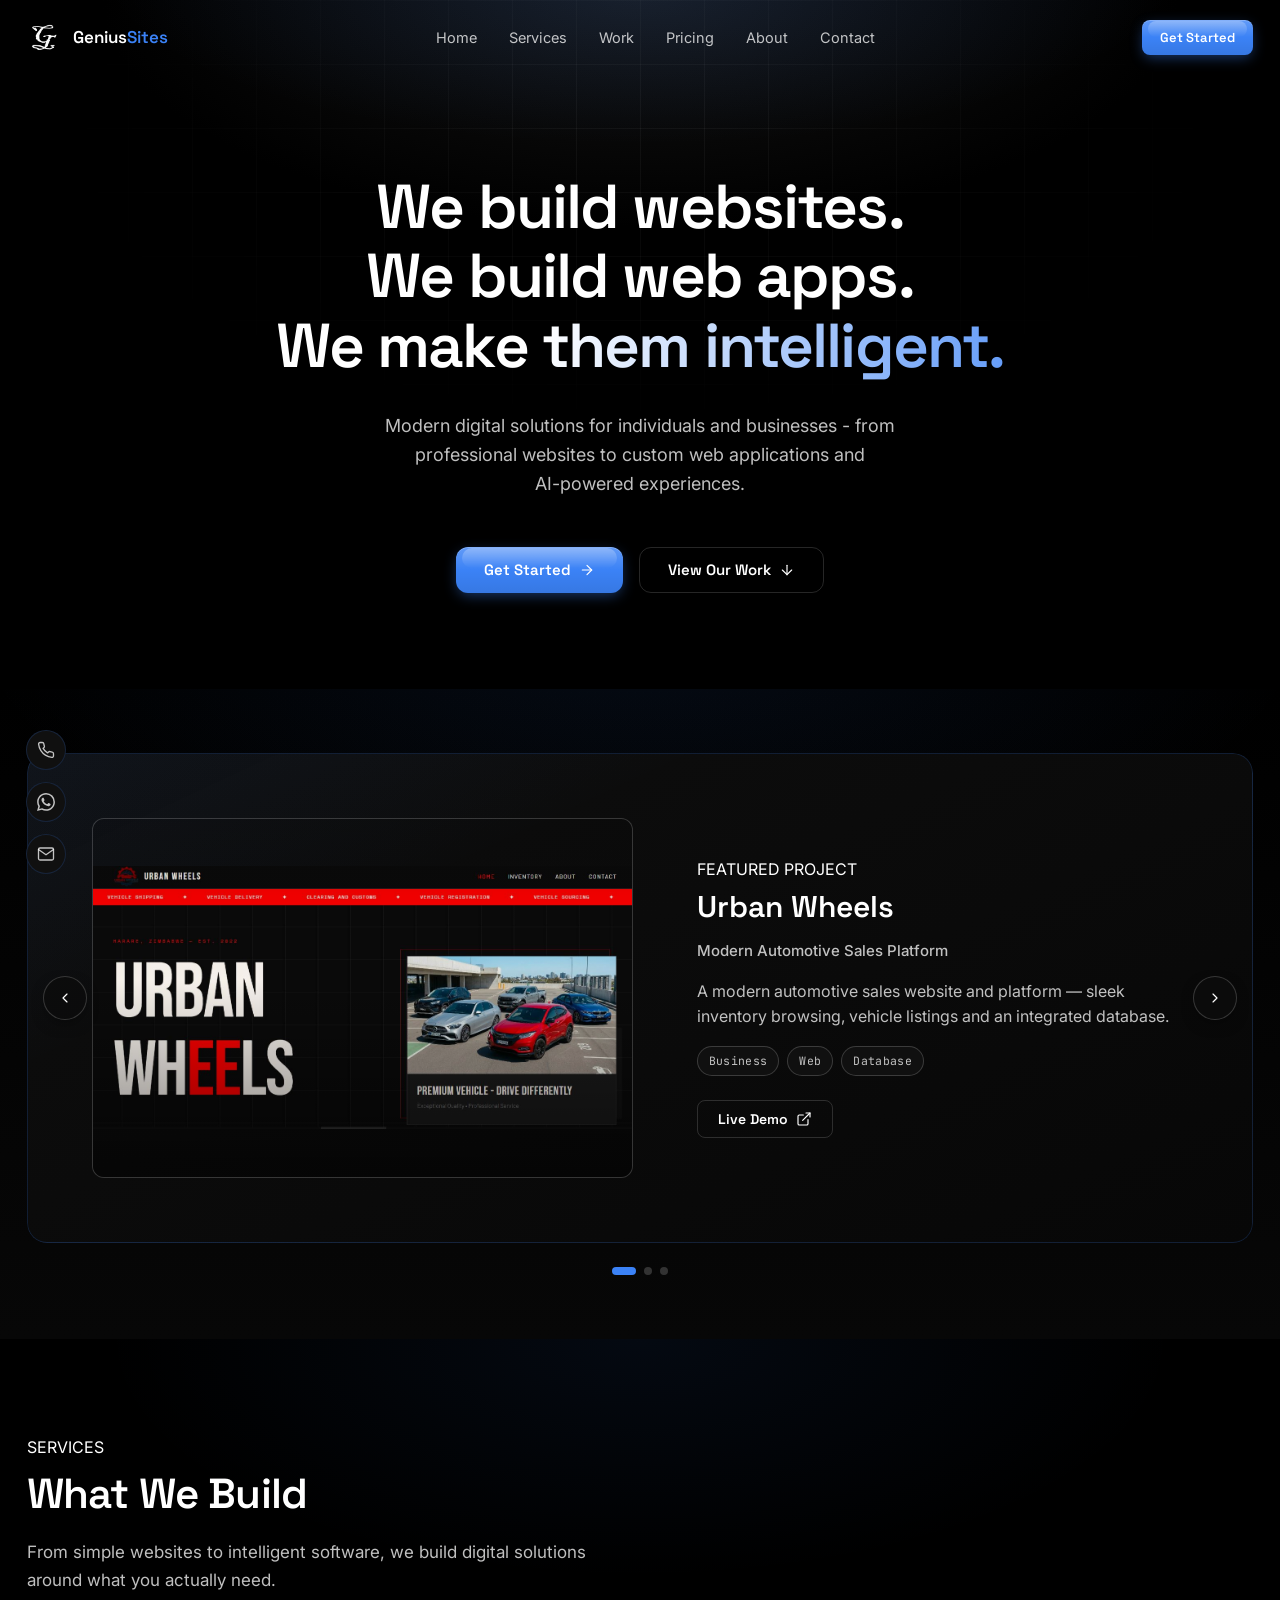
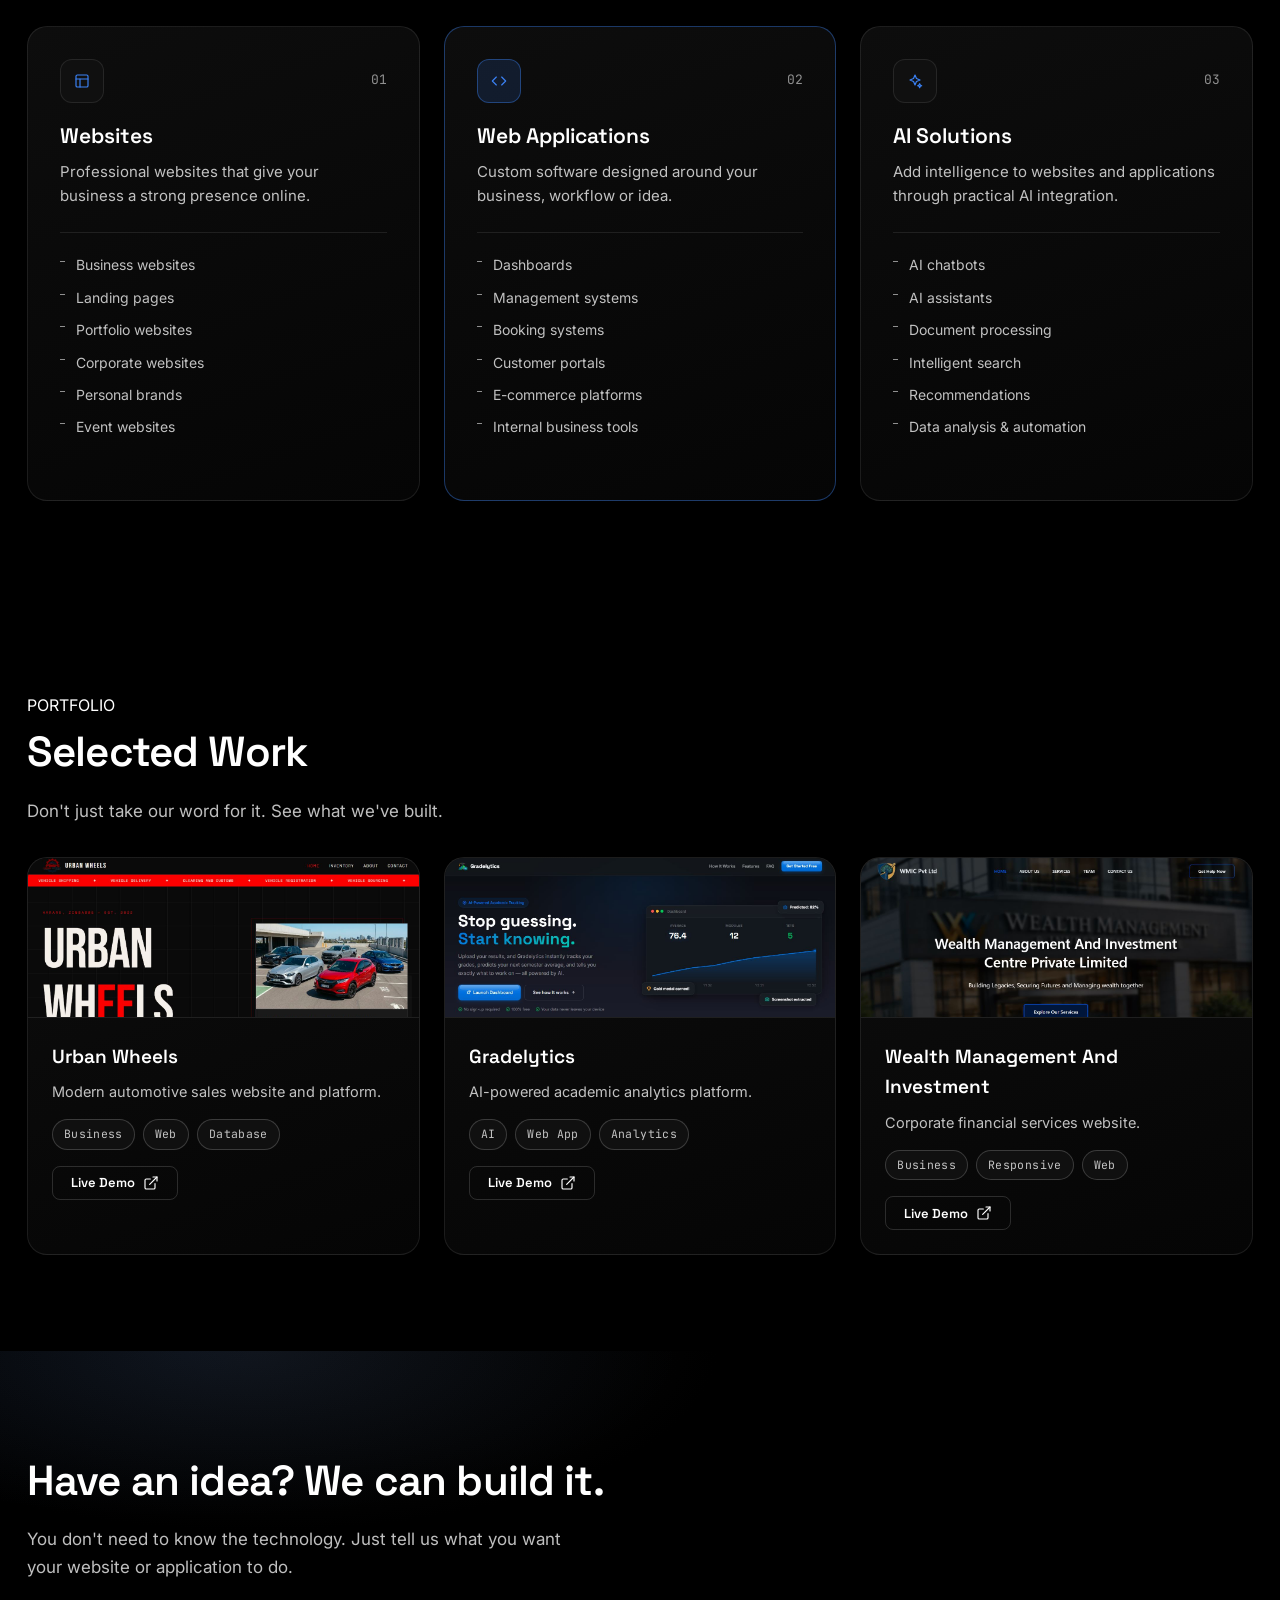
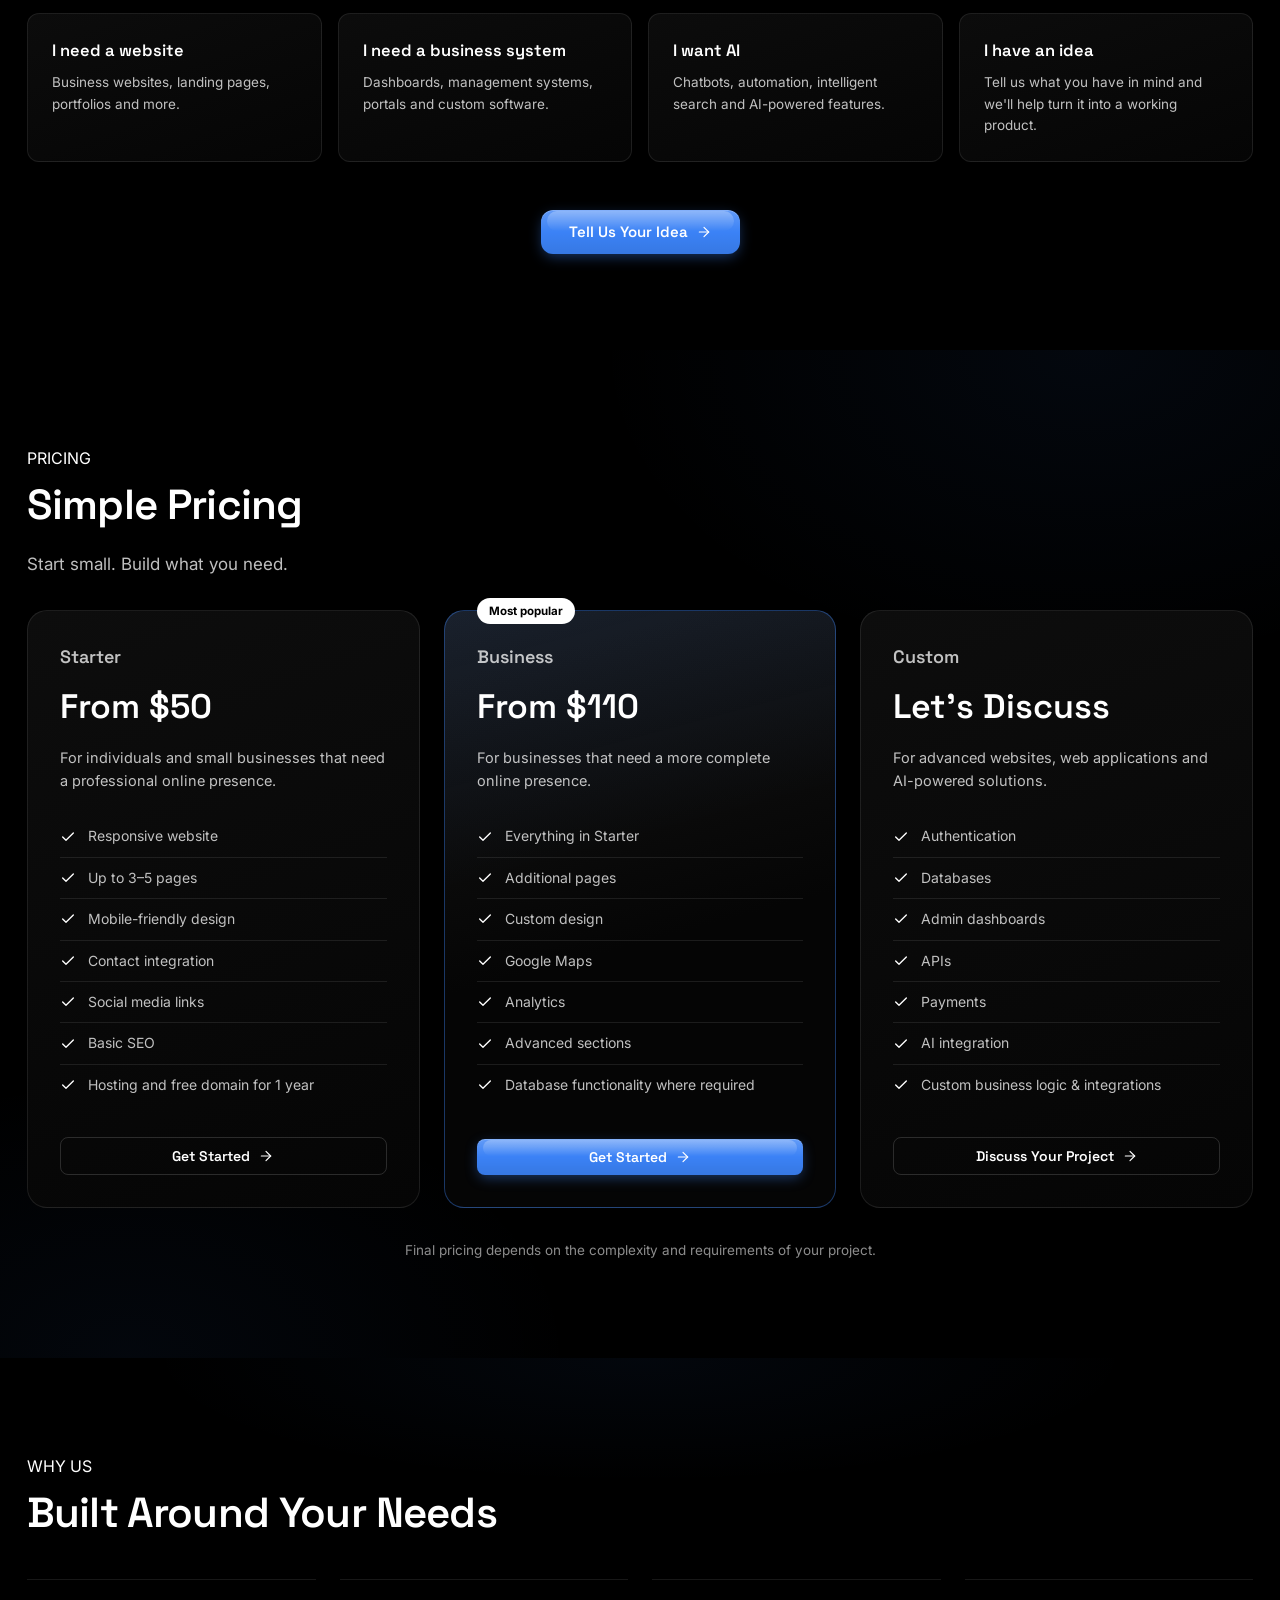
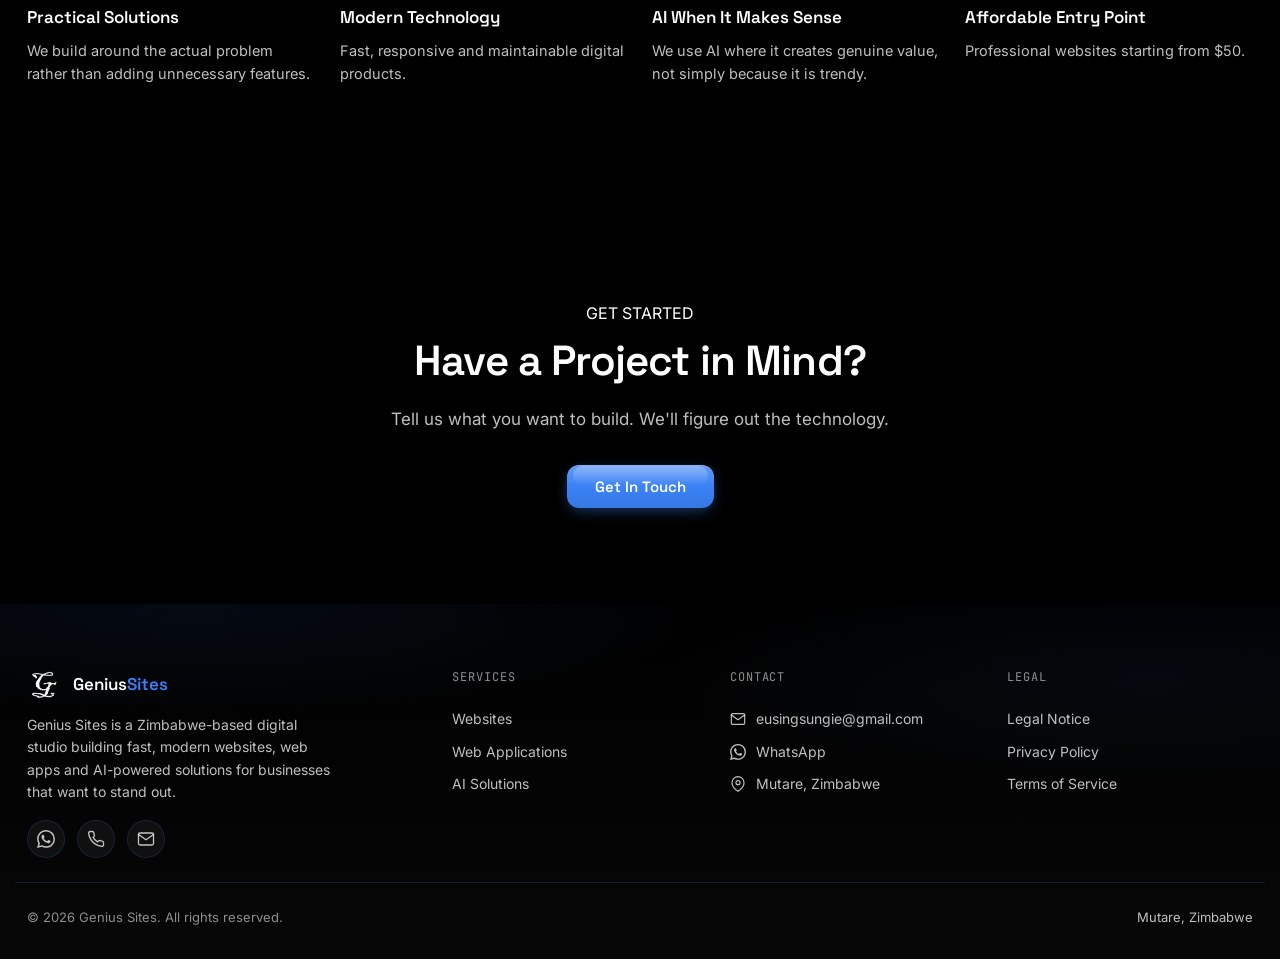
==== commit 7c0f771f: "Fix responsive navigation and mobile layout Move mobile nav out of the navbar (backdrop-filter broke" ====
--- a/index.html
+++ b/index.html
@@ -40,18 +40,19 @@
     </div>
   </div>
 
-  <div class="mobile-nav" id="mobileNav" data-state="closed">
-    <nav aria-label="Mobile">
-      <a href="#home" class="mobile-nav__link">Home</a>
-      <a href="#services" class="mobile-nav__link">Services</a>
-      <a href="#work" class="mobile-nav__link">Work</a>
-      <a href="#pricing" class="mobile-nav__link">Pricing</a>
-      <a href="about.html" class="mobile-nav__link">About</a>
-      <a href="contact.html" class="mobile-nav__link">Contact</a>
-    </nav>
-    <a href="#contact" class="btn btn--primary mobile-nav__cta">Get Started <svg class="icon" viewBox="0 0 24 24" fill="none" stroke-width="1.75" stroke-linecap="round" stroke-linejoin="round" aria-hidden="true"><line x1="5" y1="12" x2="19" y2="12"></line><polyline points="12 5 19 12 12 19"></polyline></svg></a>
-  </div>
 </header>
+
+<div class="mobile-nav" id="mobileNav" data-state="closed">
+  <nav aria-label="Mobile">
+    <a href="#home" class="mobile-nav__link">Home</a>
+    <a href="#services" class="mobile-nav__link">Services</a>
+    <a href="#work" class="mobile-nav__link">Work</a>
+    <a href="#pricing" class="mobile-nav__link">Pricing</a>
+    <a href="about.html" class="mobile-nav__link">About</a>
+    <a href="contact.html" class="mobile-nav__link">Contact</a>
+  </nav>
+  <a href="#contact" class="btn btn--primary mobile-nav__cta">Get Started <svg class="icon" viewBox="0 0 24 24" fill="none" stroke-width="1.75" stroke-linecap="round" stroke-linejoin="round" aria-hidden="true"><line x1="5" y1="12" x2="19" y2="12"></line><polyline points="12 5 19 12 12 19"></polyline></svg></a>
+</div>
 
 <main id="main">
 
@@ -443,7 +444,6 @@
         <p class="section-head__sub">Tell us what you want to build. We'll figure out the technology.</p>
       </div>
       <a href="contact.html" class="btn btn--primary btn--lg cta-banner__btn">Get In Touch
-        <svg class="icon" viewBox="0 0 24 24" fill="none" stroke-width="1.75" stroke-linecap="round" stroke-linejoin="round" aria-hidden="true"><line x1="5" y1="12" x2="19" y2="12"></line><polyline points="12 5 19 12 12 19"></polyline></svg>
       </a>
     </div>
   </section>
--- a/css/style.css
+++ b/css/style.css
@@ -10,8 +10,8 @@
   --border-strong: rgba(255, 255, 255, 0.18);
 
   --text-primary: #ffffff;
-  --text-secondary: rgba(255, 255, 255, 0.62);
-  --text-tertiary: rgba(255, 255, 255, 0.38);
+  --text-secondary: rgba(255, 255, 255, 0.75);
+  --text-tertiary: rgba(255, 255, 255, 0.55);
 
   /* White is the only accent. Contrast does the work color did before. */
   --accent: #ffffff;
@@ -79,6 +79,8 @@
   font-size: 16px;
   line-height: 1.6;
   -webkit-font-smoothing: antialiased;
+  -moz-osx-font-smoothing: grayscale;
+  text-rendering: optimizeLegibility;
   overflow-x: hidden;
 }
 img { max-width: 100%; display: block; }
@@ -650,7 +652,7 @@
   background: var(--text-tertiary);
 }
 .service-card__cta {
-  font-weight: 600; font-size: 14.5px;
+  font-weight: 500; font-size: 14.5px;
   color: var(--text-primary);
   display: inline-flex; align-items: center; gap: 6px;
 }
@@ -658,7 +660,7 @@
 
 /* ============ AI DEMO / CHAT ============ */
 @keyframes pulse-dot { 0%, 100% { opacity: 1; } 50% { opacity: 0.4; } }
-.chat-widget__title { font-weight: 600; font-size: 14.5px; }
+.chat-widget__title { font-weight: 500; font-size: 14.5px; }
 .chat-widget__subtitle { font-size: 12.5px; color: var(--text-tertiary); }
 
 .chat-widget__body {
@@ -905,7 +907,7 @@
 }
 .form-row { display: grid; grid-template-columns: 1fr 1fr; gap: var(--sp-4); }
 .form-field { margin-bottom: var(--sp-4); display: flex; flex-direction: column; gap: var(--sp-2); }
-.form-field label { font-size: 13.5px; font-weight: 600; color: var(--text-secondary); }
+.form-field label { font-size: 13.5px; font-weight: 500; color: var(--text-secondary); }
 .form-field input, .form-field select, .form-field textarea {
   background: #050505;
   border: 1px solid var(--border-strong);
@@ -1057,6 +1059,51 @@
   padding-bottom: var(--sp-4);
 }
 
+/* ============ PROCESS (contact page) ============ */
+.process { padding: var(--sp-9) 0; background: #000; }
+.process .section-head { text-align: center; margin: 0 auto var(--sp-7); }
+.process .section-head__sub { margin: 0 auto; }
+.process-grid {
+  display: grid;
+  grid-template-columns: repeat(4, 1fr);
+  gap: var(--sp-5);
+}
+.process-card {
+  position: relative;
+  padding: var(--sp-6) var(--sp-5);
+  background:
+    linear-gradient(160deg, rgba(59, 130, 246, 0.06), transparent 35%),
+    linear-gradient(160deg, #0e0e0e 0%, #050505 100%);
+  border: 1px solid var(--border);
+  border-radius: var(--radius-md);
+  transition: transform var(--dur-fast) var(--ease), border-color var(--dur-fast) var(--ease);
+}
+.process-card:hover {
+  transform: translateY(-4px);
+  border-color: var(--brand-border);
+}
+.process-card__num {
+  width: 34px;
+  height: 34px;
+  display: grid;
+  place-items: center;
+  border-radius: 50%;
+  background: var(--surface-2);
+  border: 1px solid var(--brand-border);
+  color: var(--brand);
+  font-family: var(--font-mono);
+  font-size: 14px;
+  font-weight: 500;
+  margin-bottom: var(--sp-4);
+}
+.process-card__title {
+  font-family: var(--font-display);
+  font-size: 17px;
+  font-weight: 600;
+  margin-bottom: var(--sp-2);
+}
+.process-card__desc { color: var(--text-secondary); font-size: 14.5px; }
+
 /* ============ FOOTER ============ */
 .footer { padding: var(--sp-8) 0 var(--sp-6); background: radial-gradient(ellipse 60% 45% at 15% 0%, rgba(59, 130, 246, 0.08), transparent 70%), radial-gradient(ellipse 55% 45% at 90% 20%, rgba(59, 130, 246, 0.05), transparent 70%), linear-gradient(180deg, #000 0%, #070707 100%); }
 .footer__inner {
--- a/css/responsive.css
+++ b/css/responsive.css
@@ -1,5 +1,6 @@
 /* ============================================================
-   RESPONSIVE — tablet (≤1024px) and mobile (≤640px)
+   RESPONSIVE — tablet (≤1024px), phone-landscape (≤760px),
+   phone/small-tablet (≤720px) and mobile (≤640px)
    ============================================================ */
 
 /* ============ TABLET ============ */
@@ -8,15 +9,13 @@
 
   .container { padding: 0 var(--sp-5); }
 
-  .navbar__nav { display: none; }
-  .navbar__toggle { display: flex; }
-
   .service-grid { grid-template-columns: repeat(2, 1fr); }
   .service-card:nth-child(3) { grid-column: 1 / -1; }
 
   .portfolio-grid { grid-template-columns: repeat(2, 1fr); }
   .ideas-grid { grid-template-columns: repeat(2, 1fr); }
   .values-grid { grid-template-columns: repeat(2, 1fr); }
+  .process-grid { grid-template-columns: repeat(2, 1fr); }
 
   .pricing-grid { grid-template-columns: 1fr; max-width: 460px; margin: 0 auto; }
 
@@ -31,6 +30,25 @@
     row-gap: var(--sp-7);
   }
   .footer__brand { grid-column: 1 / -1; }
+
+  /* Single-column featured card keeps a tighter gap */
+  .featured__card { gap: var(--sp-6); }
+
+  /* background-attachment: fixed is unreliable on iOS Safari */
+  .cta-banner { background-attachment: scroll; }
+
+  /* Floating contact rail hidden below desktop widths */
+  .hero__contacts { display: none; }
+}
+
+/* ============ SMALL TABLET / PHONE-LANDSCAPE ============ */
+/* Desktop nav still visible above 720px — tighten it so it fits
+   without wrapping or overflowing before the hamburger kicks in. */
+@media (max-width: 760px) {
+  .navbar__nav { gap: var(--sp-4); }
+  .navbar__link { font-size: 13.5px; }
+  .navbar__actions { gap: var(--sp-3); }
+  .navbar__cta { padding: 9px 14px; font-size: 13px; }
 }
 
 /* ============ MOBILE ============ */
@@ -40,8 +58,69 @@
   body { font-size: 15px; }
   .container { padding: 0 var(--sp-4); }
 
-  /* Navbar */
+  /* Navbar — CTA hidden on phones; the hamburger menu covers nav */
   .navbar__actions .navbar__cta { display: none; }
+
+  /* Hero */
+  .hero { padding: calc(var(--nav-h) + var(--sp-7)) 0 var(--sp-7); }
+
+  /* Featured */
+  .featured-carousel__viewport { border-radius: var(--radius-md); }
+  .featured__card { padding: var(--sp-5); border-radius: var(--radius-md); gap: var(--sp-5); }
+  .featured__browser--image { height: 220px; }
+  .featured__actions { flex-direction: column; }
+  .featured__actions .btn { width: 100%; justify-content: center; }
+  .featured-carousel__arrow { width: 36px; height: 36px; }
+  .featured-carousel__arrow[data-dir="prev"] { left: var(--sp-2); }
+  .featured-carousel__arrow[data-dir="next"] { right: var(--sp-2); }
+
+  /* Services / Portfolio / Ideas / Values → single column */
+  .service-grid,
+  .portfolio-grid,
+  .ideas-grid,
+  .values-grid,
+  .process-grid {
+    grid-template-columns: 1fr;
+  }
+  .service-card:nth-child(3) { grid-column: auto; }
+
+  /* Pricing */
+  .price-card { padding: var(--sp-5); }
+  .price-card__tag { left: var(--sp-5); }
+
+  /* Values */
+  .value-card { padding: var(--sp-4) 0; }
+
+  /* CTA banner */
+  .cta-banner { padding: var(--sp-8) 0; }
+  .cta-banner__btn { width: 100%; justify-content: center; }
+
+  /* Contact */
+  .form-row { grid-template-columns: 1fr; gap: 0; }
+  .contact-form { padding: var(--sp-5); }
+
+  /* Chat widget */
+  .chat-widget__body { height: 280px; }
+  .chat-widget__suggestions { padding: 0 var(--sp-4) var(--sp-3); }
+  .chat-msg { max-width: 90%; }
+
+  /* About page */
+  .about-cta__actions { flex-direction: column; width: 100%; }
+  .about-cta__actions .btn { width: 100%; justify-content: center; }
+
+  /* Footer */
+  .footer__inner { grid-template-columns: 1fr 1fr; gap: var(--sp-5); }
+  .footer__brand { grid-column: 1 / -1; margin-bottom: var(--sp-3); }
+  .footer__bottom { flex-direction: column; align-items: flex-start; gap: var(--sp-2); }
+}
+
+/* ============ PHONE / SMALL TABLET (≤720px) ============ */
+/* The hamburger + full-screen mobile menu appear at ≤720px. Above
+   this width the complete desktop nav bar remains visible. */
+@media (max-width: 720px) {
+  .navbar__nav { display: none; }
+  .navbar__toggle { display: flex; }
+
   .mobile-nav {
     display: block;
     position: fixed;
@@ -49,6 +128,7 @@
     bottom: 0;
     background: rgba(15, 18, 22, 0.98);
     backdrop-filter: blur(10px);
+    -webkit-backdrop-filter: blur(10px);
     padding: var(--sp-6) var(--sp-5);
     transform: translateY(-8px);
     opacity: 0;
@@ -76,63 +156,19 @@
     width: 100%;
     justify-content: center;
   }
+}
 
-  /* Hero */
-  .hero { padding: calc(var(--nav-h) + var(--sp-7)) 0 var(--sp-7); }
+/* ============ SMALL PHONE (≤480px) ============ */
+/* Hero buttons stay side by side down to 480px; below that they stack. */
+@media (max-width: 480px) {
   .hero__actions { flex-direction: column; width: 100%; }
   .hero__actions .btn { width: 100%; justify-content: center; }
-  .hero__contacts { left: var(--sp-3); bottom: var(--sp-3); }
-  .hero__contact { width: 36px; height: 36px; }
-  .hero__contact .icon { width: 16px; height: 16px; }
-
-  /* Featured */
-  .featured-carousel__viewport { border-radius: var(--radius-md); }
-  .featured__card { padding: var(--sp-5); border-radius: var(--radius-md); }
-  .featured__actions { flex-direction: column; }
-  .featured__actions .btn { width: 100%; justify-content: center; }
-  .featured-carousel__arrow { width: 36px; height: 36px; }
-  .featured-carousel__arrow[data-dir="prev"] { left: var(--sp-2); }
-  .featured-carousel__arrow[data-dir="next"] { right: var(--sp-2); }
-
-  /* Services / Portfolio / Ideas / Values → single column */
-  .service-grid,
-  .portfolio-grid,
-  .ideas-grid,
-  .values-grid {
-    grid-template-columns: 1fr;
-  }
-  .service-card:nth-child(3) { grid-column: auto; }
-
-  /* Pricing */
-  .price-card { padding: var(--sp-5); }
-
-  /* Values */
-  .value-card { padding: var(--sp-4) 0; }
-
-  /* CTA banner */
-  .cta-banner { padding: var(--sp-8) 0; }
-  .cta-banner__btn { width: 100%; justify-content: center; }
-
-  /* Contact */
-  .form-row { grid-template-columns: 1fr; gap: 0; }
-  .contact-form { padding: var(--sp-5); }
-
-  /* Chat widget */
-  .chat-widget__body { height: 280px; }
-  .chat-widget__suggestions { padding: 0 var(--sp-4) var(--sp-3); }
-  .chat-msg { max-width: 90%; }
-
-  /* About page */
-  .about-cta__actions { flex-direction: column; width: 100%; }
-  .about-cta__actions .btn { width: 100%; justify-content: center; }
-
-  /* Footer */
-  .footer__inner { grid-template-columns: 1fr 1fr; gap: var(--sp-5); }
-  .footer__brand { grid-column: 1 / -1; margin-bottom: var(--sp-3); }
 }
 
 /* Ensure no horizontal scroll on very narrow devices */
 @media (max-width: 380px) {
   .hero__headline { font-size: 30px; }
   .price-card__amount { font-size: 28px; }
+  .footer__inner { grid-template-columns: 1fr; gap: var(--sp-6); }
+  .mobile-nav__link { font-size: 20px; }
 }
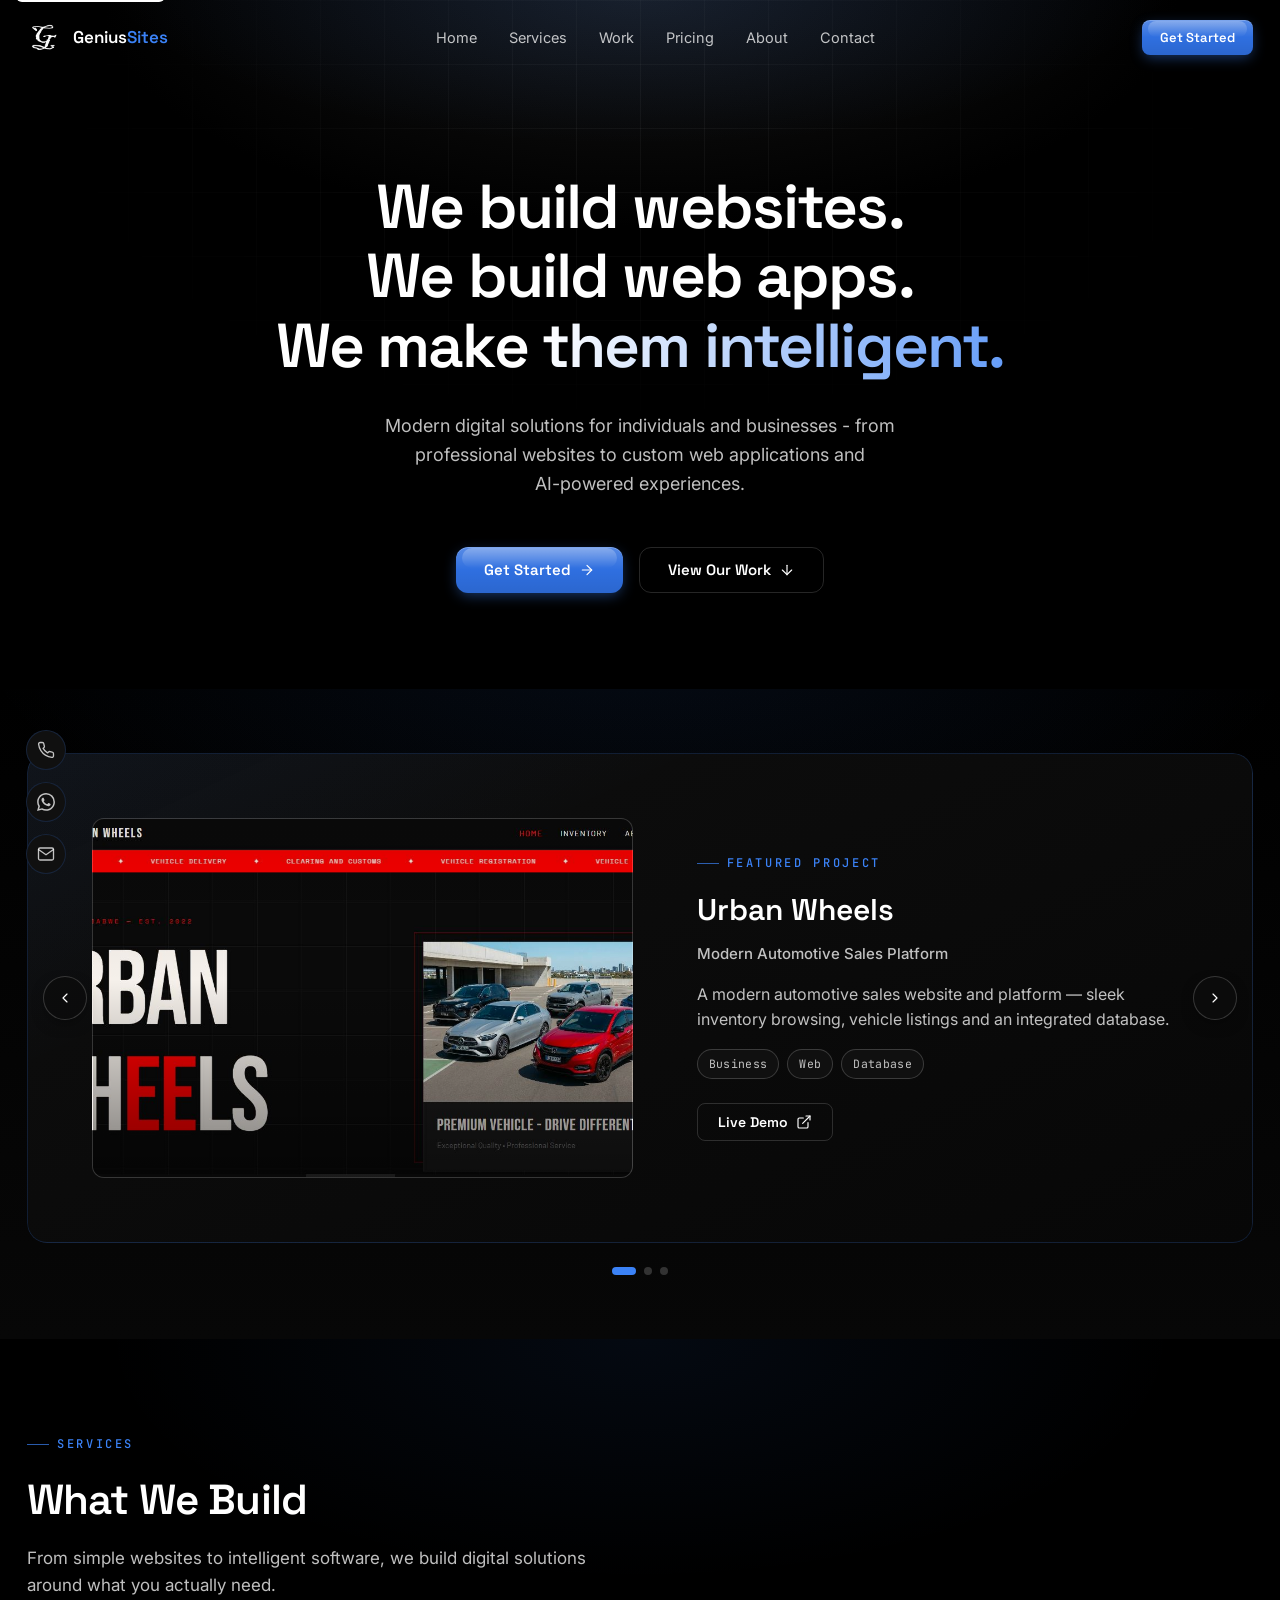
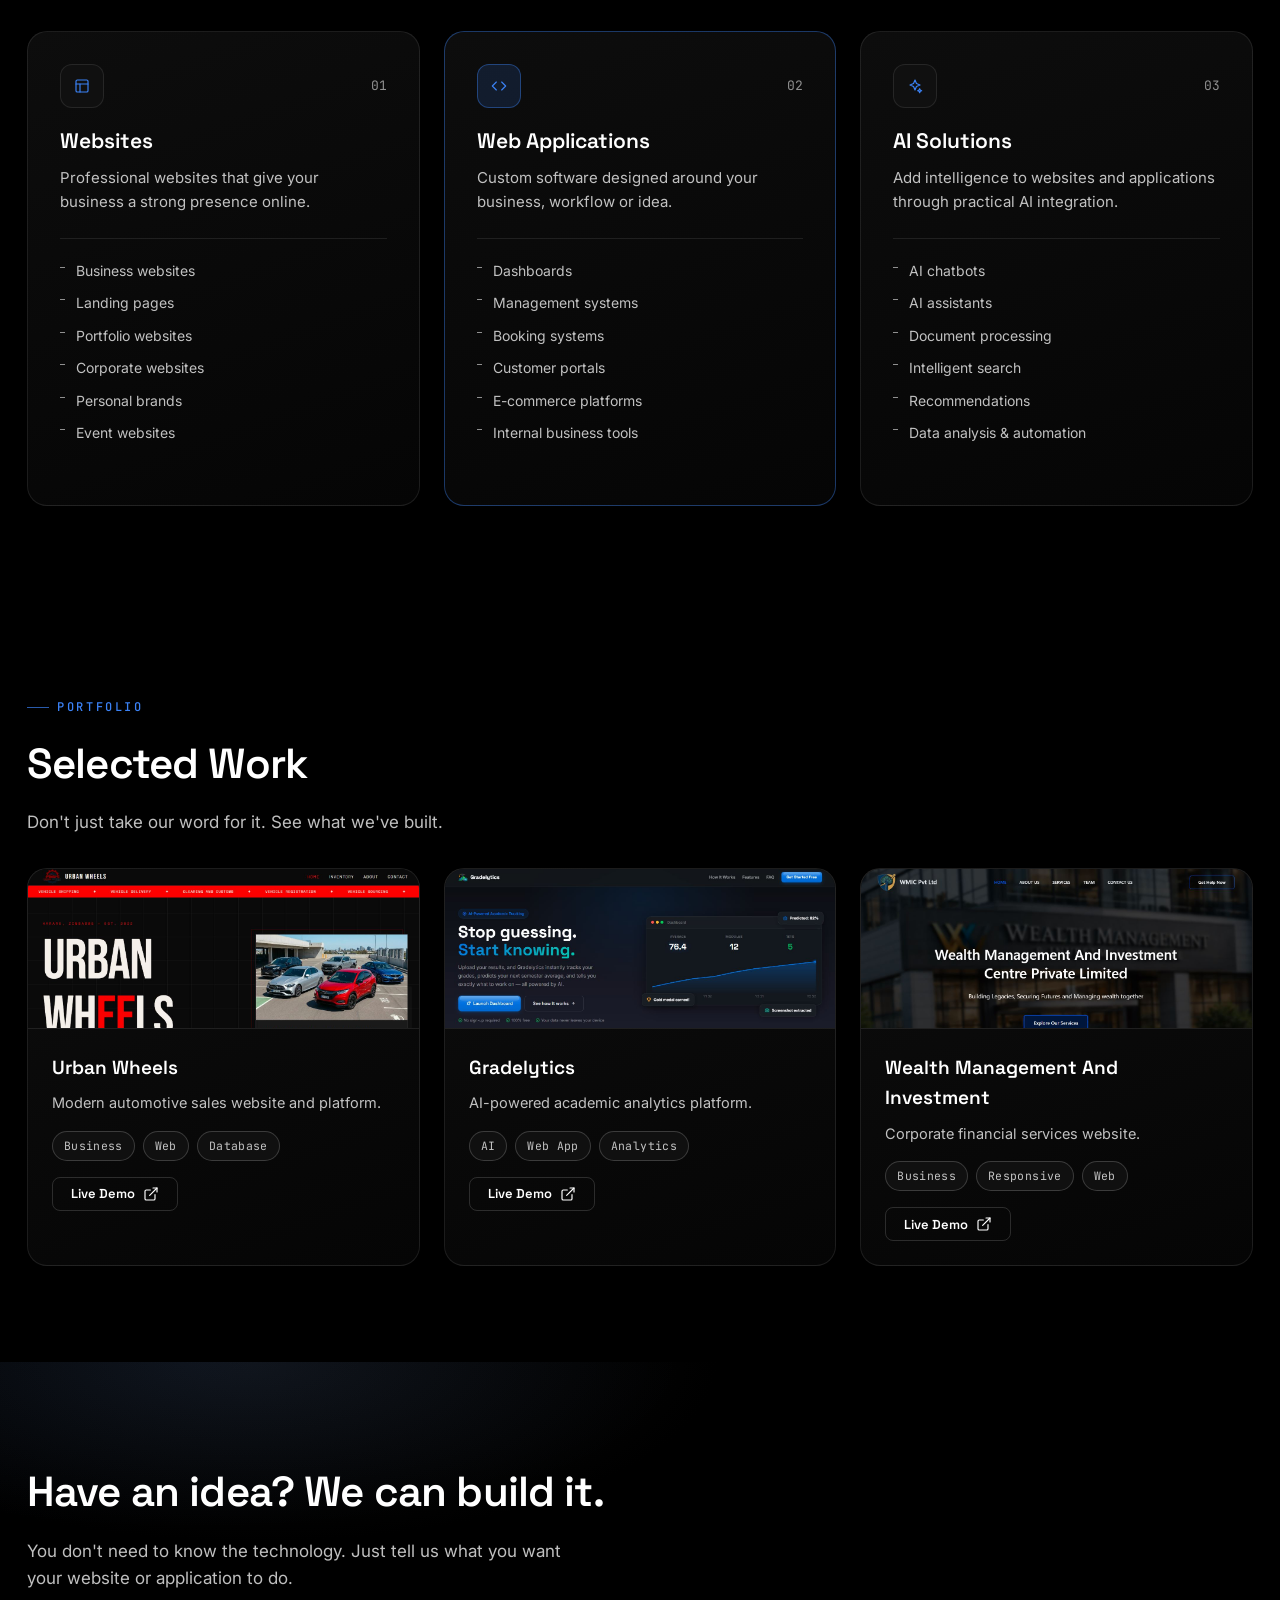
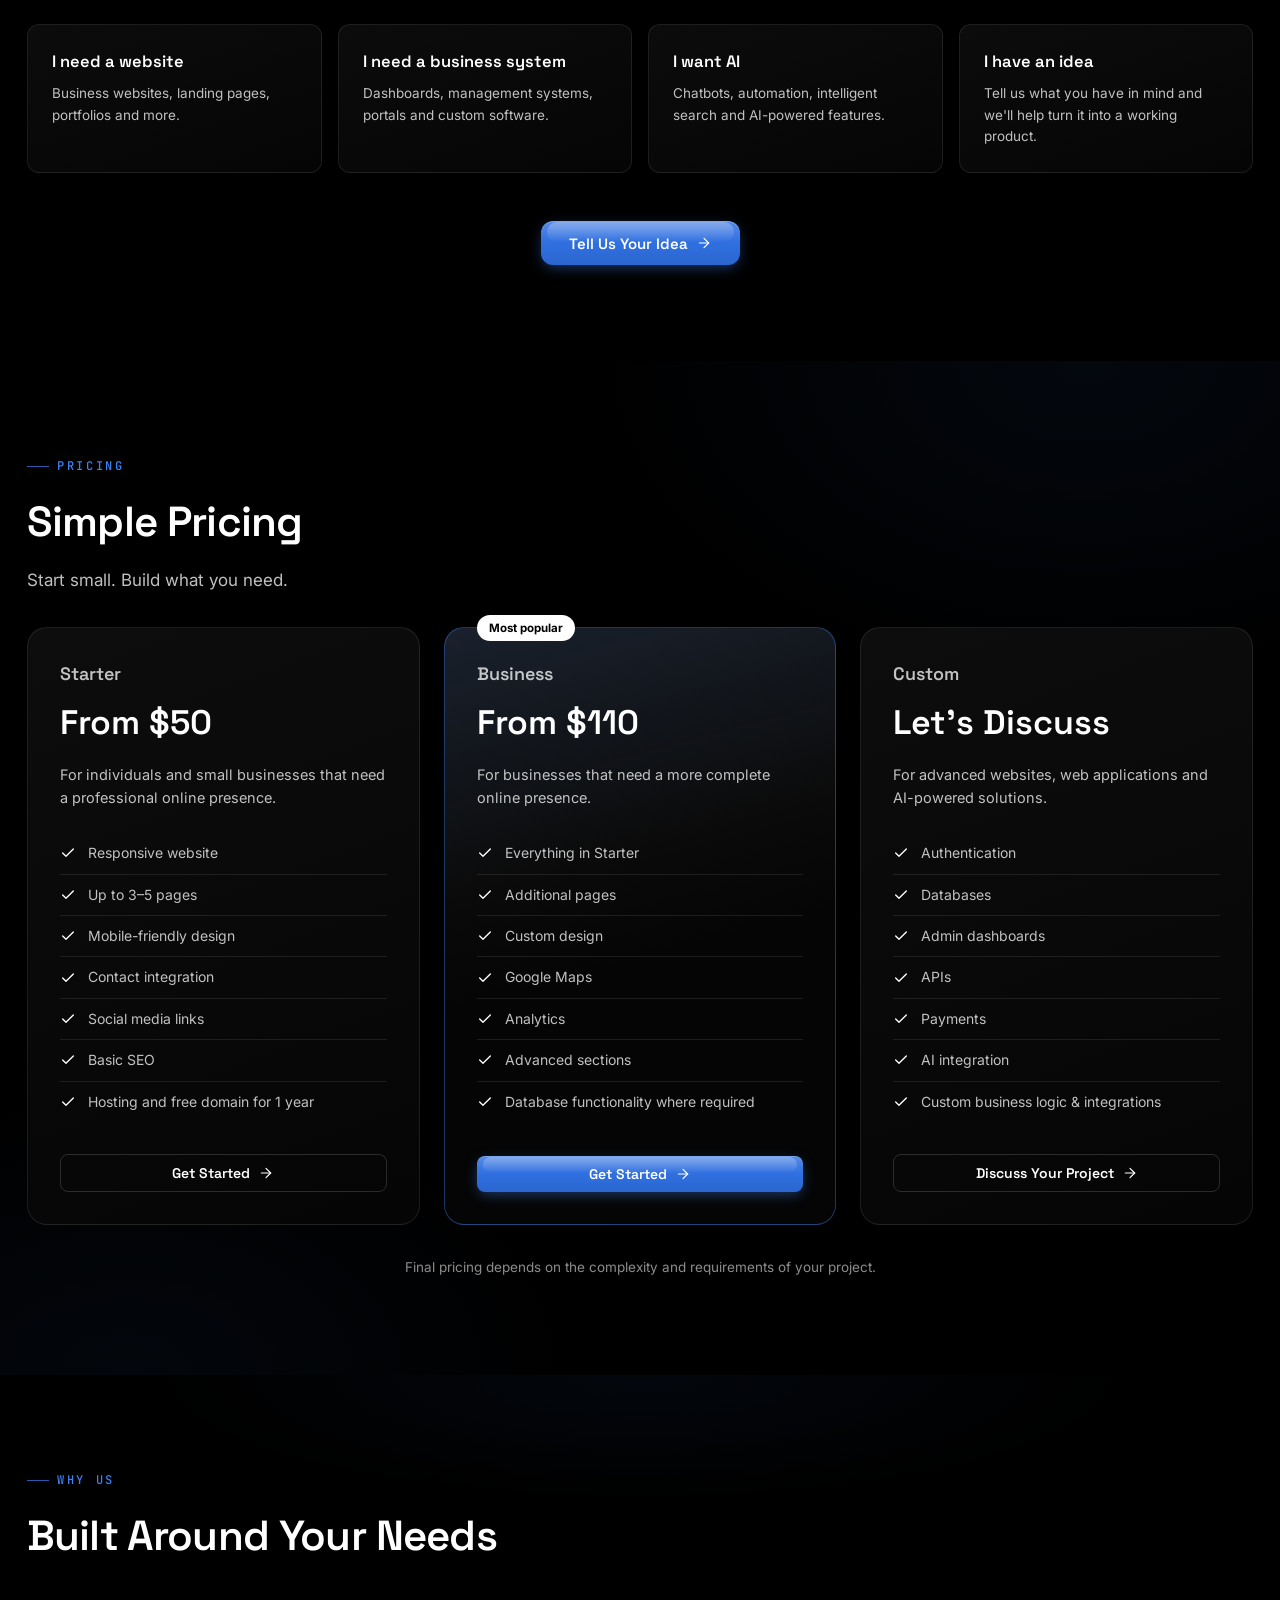
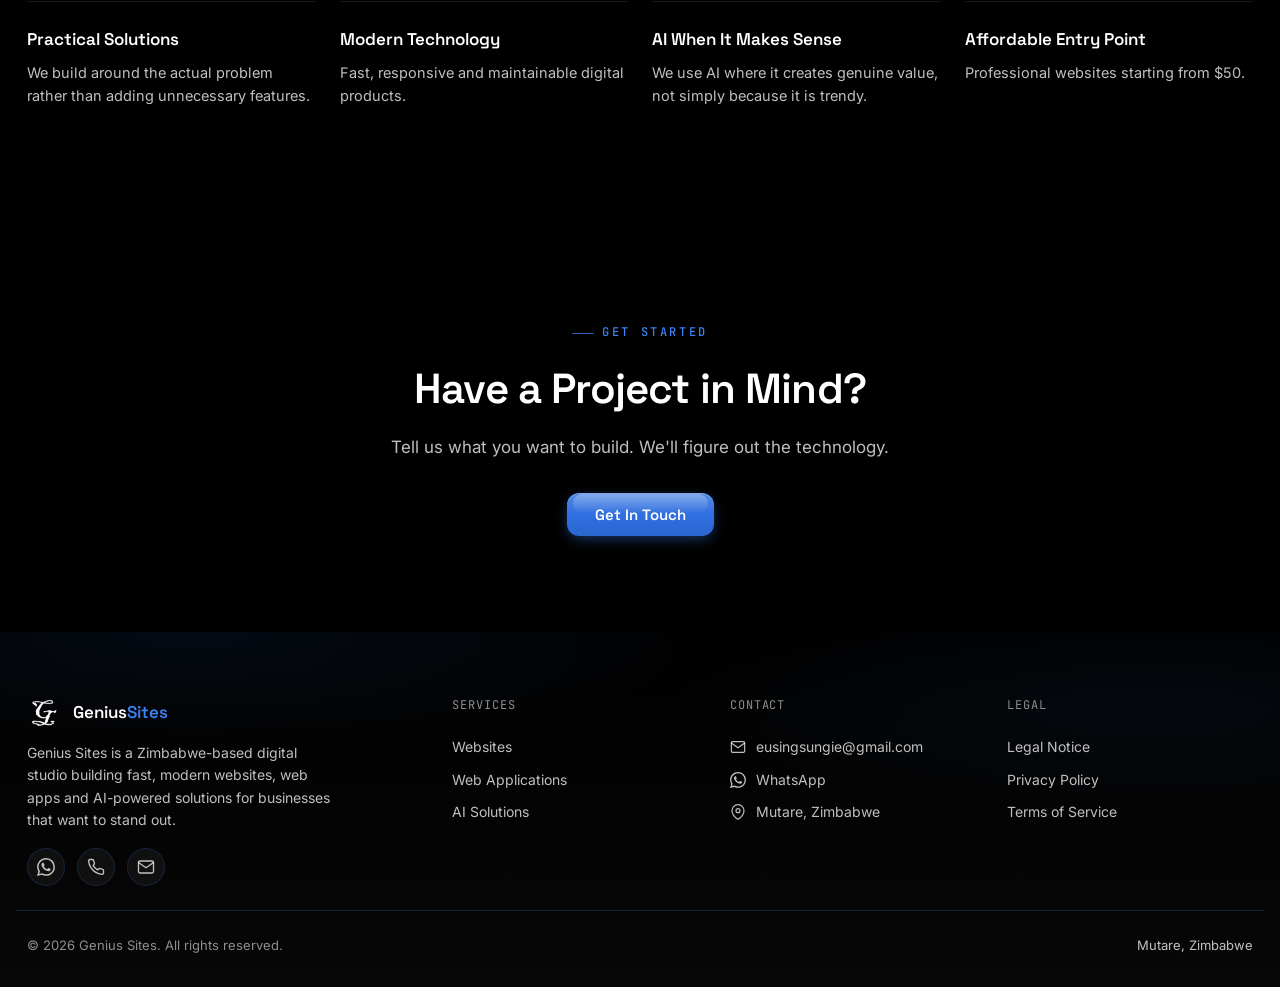
==== commit 6f00d378: "final version b4 deployemnet" ====
--- a/index.html
+++ b/index.html
@@ -6,6 +6,36 @@
 <meta name="viewport" content="width=device-width, initial-scale=1.0">
 <title>Genius Sites — Websites, Web Apps &amp; AI Solutions</title>
 <meta name="description" content="Genius Sites builds professional websites, custom web applications and AI-powered web solutions for individuals, startups and businesses. Based in Zimbabwe, working with clients anywhere.">
+<link rel="icon" type="image/png" href="assets/icons/logo.png">
+<link rel="canonical" href="https://www.geniusites.space/">
+<meta property="og:type" content="website">
+<meta property="og:site_name" content="Genius Sites">
+<meta property="og:title" content="Genius Sites — Websites, Web Apps &amp; AI Solutions">
+<meta property="og:description" content="Genius Sites builds professional websites, custom web applications and AI-powered web solutions for individuals, startups and businesses. Based in Zimbabwe, working with clients anywhere.">
+<meta property="og:url" content="https://www.geniusites.space/">
+<meta property="og:image" content="https://www.geniusites.space/assets/images/burner.png">
+<meta property="og:image:width" content="1774">
+<meta property="og:image:height" content="887">
+<meta name="twitter:card" content="summary_large_image">
+<meta name="twitter:title" content="Genius Sites — Websites, Web Apps &amp; AI Solutions">
+<meta name="twitter:description" content="Genius Sites builds professional websites, custom web applications and AI-powered web solutions for individuals, startups and businesses. Based in Zimbabwe, working with clients anywhere.">
+<meta name="twitter:image" content="https://www.geniusites.space/assets/images/burner.png">
+<script type="application/ld+json">
+{
+  "@context": "https://schema.org",
+  "@type": "Organization",
+  "name": "Genius Sites",
+  "url": "https://www.geniusites.space",
+  "logo": "https://www.geniusites.space/assets/icons/logo.png",
+  "email": "eusingsungie@gmail.com",
+  "telephone": "+263776398294",
+  "address": {
+    "@type": "PostalAddress",
+    "addressLocality": "Mutare",
+    "addressCountry": "ZW"
+  }
+}
+</script>
 <link rel="preconnect" href="https://fonts.googleapis.com">
 <link rel="preconnect" href="https://fonts.gstatic.com" crossorigin>
 <link href="https://fonts.googleapis.com/css2?family=Space+Grotesk:wght@400;500;600;700&family=Inter:wght@400;500;600;700&family=JetBrains+Mono:wght@400;500&display=swap" rel="stylesheet">
@@ -13,6 +43,7 @@
 <link rel="stylesheet" href="css/responsive.css">
 </head>
 <body>
+<a class="skip-link" href="#main">Skip to content</a>
 <!-- ============ NAVBAR ============ -->
 <header class="navbar" id="navbar">
   <div class="navbar__inner container">
@@ -125,7 +156,7 @@
 
             <article class="featured__card">
               <div class="featured__visual" aria-hidden="true">
-                <div class="featured__browser featured__browser--image" style="background-image: url('assets/images/gradelytics.JPG')"></div>
+                <div class="featured__browser featured__browser--image" data-bg="assets/images/gradelytics.JPG"></div>
               </div>
               <div class="featured__content">
                 <p class="eyebrow">FEATURED PROJECT</p>
@@ -145,7 +176,7 @@
 
             <article class="featured__card">
               <div class="featured__visual" aria-hidden="true">
-                <div class="featured__browser featured__browser--image" style="background-image: url('assets/images/wmic.JPG')"></div>
+                <div class="featured__browser featured__browser--image" data-bg="assets/images/wmic.JPG"></div>
               </div>
               <div class="featured__content">
                 <p class="eyebrow">FEATURED PROJECT</p>
--- a/css/style.css
+++ b/css/style.css
@@ -22,6 +22,7 @@
   /* Brand accent — electric blue, used sparingly across touchpoints */
   --brand: #3b82f6;
   --brand-hover: #2563eb;
+  --brand-deep: #2f6fe0;
   --brand-dim: rgba(59, 130, 246, 0.14);
   --brand-glow: rgba(59, 130, 246, 0.45);
   --brand-border: rgba(59, 130, 246, 0.4);
@@ -135,6 +136,25 @@
 }
 
 /* ============ TYPOGRAPHY ============ */
+.eyebrow {
+  display: flex;
+  align-items: center;
+  gap: var(--sp-2);
+  font-family: var(--font-mono);
+  font-size: 12px;
+  font-weight: 500;
+  letter-spacing: 0.22em;
+  text-transform: uppercase;
+  color: var(--brand);
+  margin-bottom: var(--sp-3);
+}
+.eyebrow::before {
+  content: "";
+  width: 22px;
+  height: 1px;
+  background: var(--brand);
+  opacity: 0.7;
+}
 .section-head {
   max-width: 640px;
   margin: 0 0 var(--sp-6);
@@ -180,7 +200,7 @@
 /* Primary — glossy 3D signature */
 .btn--primary, .btn-primary {
   position: relative;
-  background: linear-gradient(180deg, rgba(255,255,255,0.20) 0%, rgba(255,255,255,0) 50%, rgba(0,0,0,0.08) 100%), var(--brand);
+  background: linear-gradient(180deg, rgba(255,255,255,0.20) 0%, rgba(255,255,255,0) 50%, rgba(0,0,0,0.08) 100%), var(--brand-deep);
   color: #fff;
   box-shadow: 0 4px 14px -2px var(--brand-glow), inset 0 1px 0 rgba(255,255,255,0.22);
 }
@@ -239,7 +259,7 @@
   color: var(--text-secondary);
   background: var(--surface-2);
 }
-.badge--accent { color: #fff; border-color: var(--brand); background: var(--brand); font-weight: 600; }
+.badge--accent { color: #fff; border-color: var(--brand-deep); background: var(--brand-deep); font-weight: 600; }
 
 /* ============ NAVBAR ============ */
 .navbar {
@@ -484,7 +504,7 @@
 .featured__browser--image {
   position: relative;
   height: 360px;
-  background-size: contain;
+  background-size: cover;
   background-position: center;
   background-repeat: no-repeat;
 }
@@ -658,97 +678,6 @@
 }
 .service-card__cta:hover { color: var(--text-secondary); }
 
-/* ============ AI DEMO / CHAT ============ */
-@keyframes pulse-dot { 0%, 100% { opacity: 1; } 50% { opacity: 0.4; } }
-.chat-widget__title { font-weight: 500; font-size: 14.5px; }
-.chat-widget__subtitle { font-size: 12.5px; color: var(--text-tertiary); }
-
-.chat-widget__body {
-  height: 320px;
-  overflow-y: auto;
-  padding: var(--sp-5);
-  display: flex;
-  flex-direction: column;
-  gap: var(--sp-3);
-}
-.chat-msg {
-  max-width: 82%;
-  padding: 10px 14px;
-  border-radius: var(--radius-md);
-  font-size: 14.5px;
-  line-height: 1.5;
-  animation: msg-in var(--dur-med) var(--ease);
-}
-@keyframes msg-in { from { opacity: 0; transform: translateY(6px); } to { opacity: 1; transform: translateY(0); } }
-.chat-msg--ai {
-  background: var(--surface-2);
-  border: 1px solid var(--border);
-  align-self: flex-start;
-  border-bottom-left-radius: 4px;
-}
-.chat-msg--user {
-  background: #fff;
-  color: #000;
-  align-self: flex-end;
-  border-bottom-right-radius: 4px;
-}
-.chat-typing {
-  display: inline-flex; gap: 4px;
-  padding: 12px 14px;
-  background: var(--surface-2);
-  border: 1px solid var(--border);
-  border-radius: var(--radius-md);
-  border-bottom-left-radius: 4px;
-  align-self: flex-start;
-}
-.chat-typing span {
-  width: 6px; height: 6px; border-radius: 50%;
-  background: var(--text-tertiary);
-  animation: typing-bounce 1.1s infinite ease-in-out;
-}
-.chat-typing span:nth-child(2) { animation-delay: 0.15s; }
-.chat-typing span:nth-child(3) { animation-delay: 0.3s; }
-@keyframes typing-bounce { 0%, 60%, 100% { transform: translateY(0); opacity: 0.5; } 30% { transform: translateY(-4px); opacity: 1; } }
-
-.chat-widget__suggestions {
-  display: flex; flex-wrap: wrap; gap: var(--sp-2);
-  padding: 0 var(--sp-5) var(--sp-4);
-}
-.chip {
-  font-size: 12.5px;
-  color: var(--text-secondary);
-  background: var(--surface-2);
-  border: 1px solid var(--border);
-  border-radius: var(--radius-full);
-  padding: 7px 13px;
-  transition: border-color var(--dur-fast) var(--ease), color var(--dur-fast) var(--ease);
-}
-.chip:hover { border-color: var(--border-strong); color: var(--text-primary); }
-
-.chat-widget__input-row {
-  display: flex; align-items: center; gap: var(--sp-3);
-  padding: var(--sp-4) var(--sp-5);
-  border-top: 1px solid var(--border);
-}
-.chat-widget__input-row input {
-  flex: 1;
-  background: var(--surface-2);
-  border: 1px solid var(--border);
-  border-radius: var(--radius-full);
-  padding: 11px 16px;
-  color: var(--text-primary);
-}
-.chat-widget__input-row input:focus { outline: none; border-color: var(--border-strong); }
-.chat-widget__send {
-  width: 38px; height: 38px; flex-shrink: 0;
-  display: grid; place-items: center;
-  border-radius: 50%;
-  background: var(--brand);
-  color: #fff;
-  transition: background var(--dur-fast) var(--ease);
-}
-.chat-widget__send:hover { background: var(--brand-hover); }
-
 /* ============ PORTFOLIO ============ */
 .portfolio { padding: var(--sp-9) 0; background: #000; }
 .portfolio-grid {
@@ -1004,12 +933,14 @@
   align-items: center;
 }
 .cta-banner .section-head { margin: 0 0 var(--sp-6); }
+.cta-banner .eyebrow,
+.about-cta .eyebrow,
+.process .eyebrow { justify-content: center; }
 .cta-banner__btn { margin-top: 0; }
 
 /* ============ FAQ ============ */
 .faq { padding: var(--sp-9) 0; background: #000; }
-.faq .section-head { text-align: center; margin: 0 auto var(--sp-6); }
-.faq .section-head__sub { margin: 0 auto; }
+.faq .section-head { text-align: center; margin: 0 auto var(--sp-6); }.faq .section-head__sub { margin: 0 auto; }
 .faq__list { max-width: 720px; margin: 0 auto; }
 .faq__item { border-bottom: 1px solid var(--border); }
 .faq__item:first-child { border-top: 1px solid var(--border); }
--- a/css/responsive.css
+++ b/css/responsive.css
@@ -70,9 +70,8 @@
   .featured__browser--image { height: 220px; }
   .featured__actions { flex-direction: column; }
   .featured__actions .btn { width: 100%; justify-content: center; }
-  .featured-carousel__arrow { width: 36px; height: 36px; }
-  .featured-carousel__arrow[data-dir="prev"] { left: var(--sp-2); }
-  .featured-carousel__arrow[data-dir="next"] { right: var(--sp-2); }
+  /* Arrows removed on touch devices — swipe to change project */
+  .featured-carousel__arrow { display: none; }
 
   /* Services / Portfolio / Ideas / Values → single column */
   .service-grid,
@@ -98,11 +97,6 @@
   /* Contact */
   .form-row { grid-template-columns: 1fr; gap: 0; }
   .contact-form { padding: var(--sp-5); }
-
-  /* Chat widget */
-  .chat-widget__body { height: 280px; }
-  .chat-widget__suggestions { padding: 0 var(--sp-4) var(--sp-3); }
-  .chat-msg { max-width: 90%; }
 
   /* About page */
   .about-cta__actions { flex-direction: column; width: 100%; }
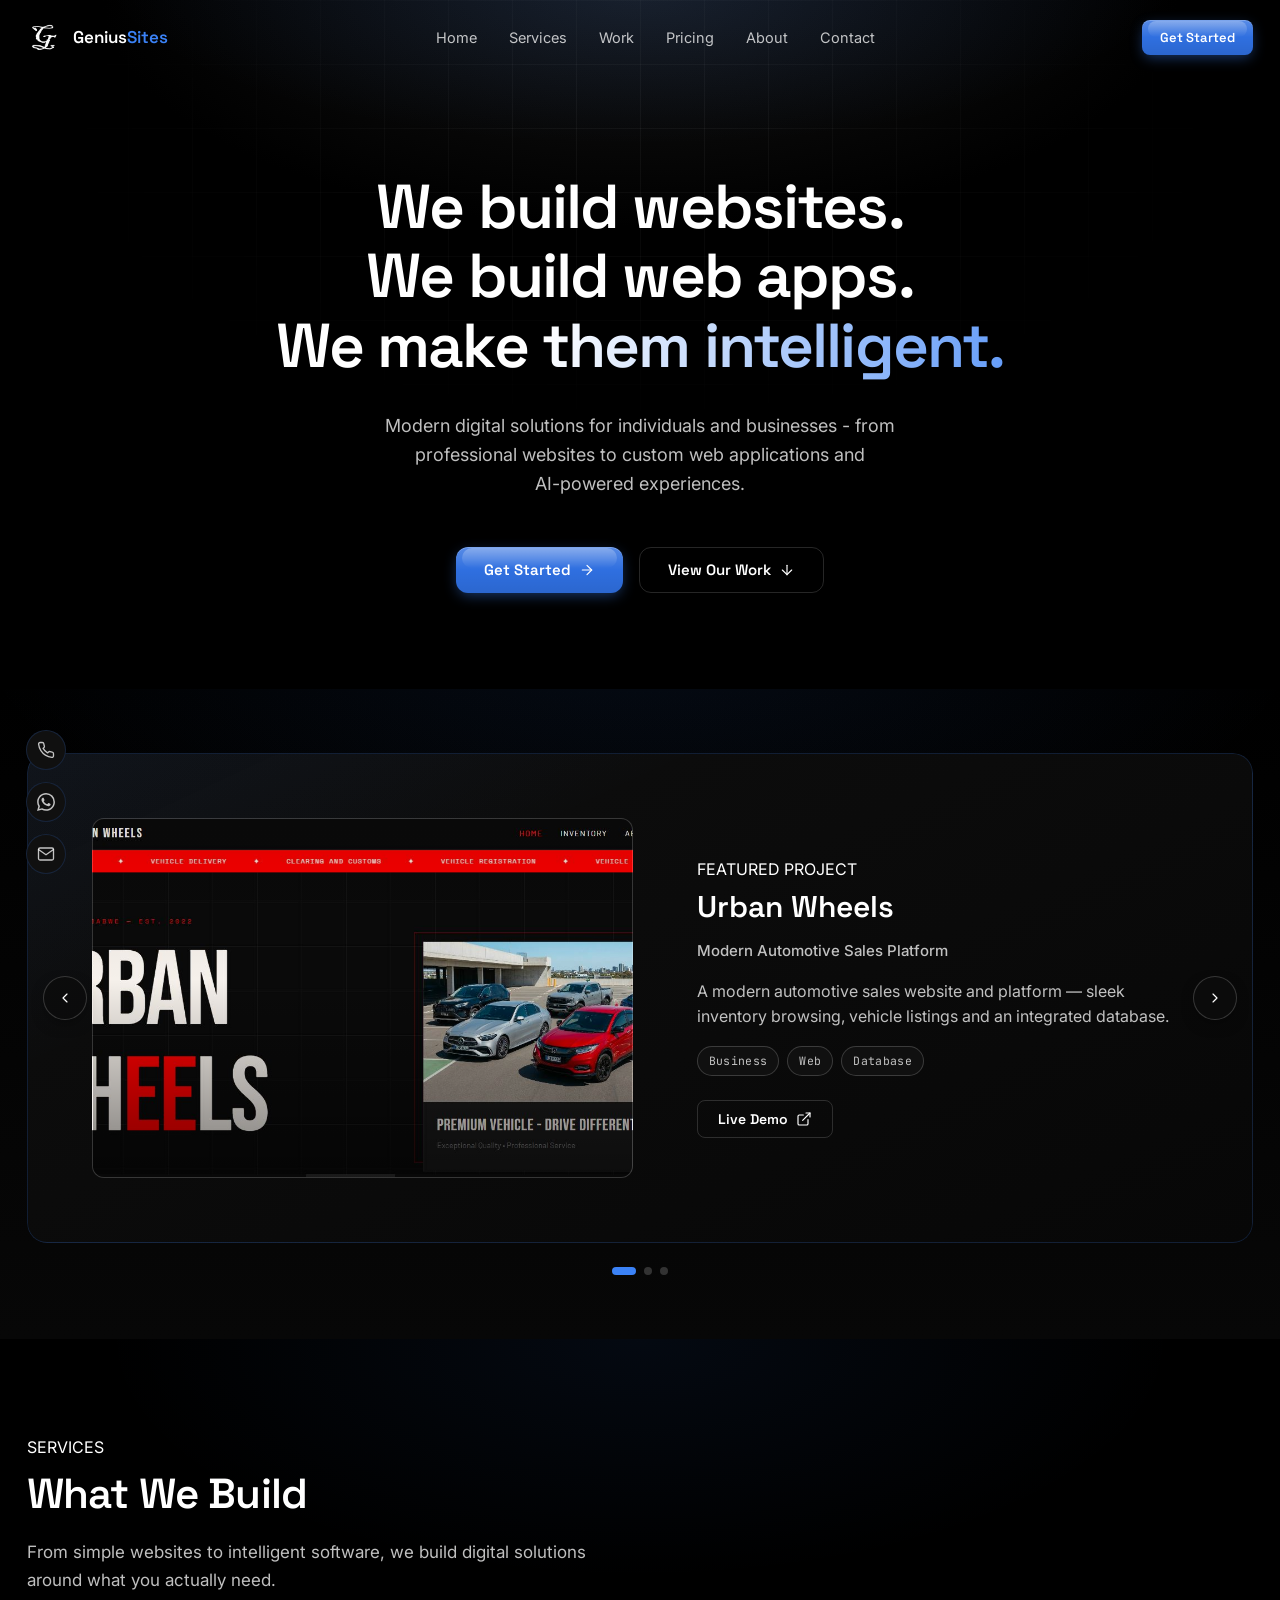
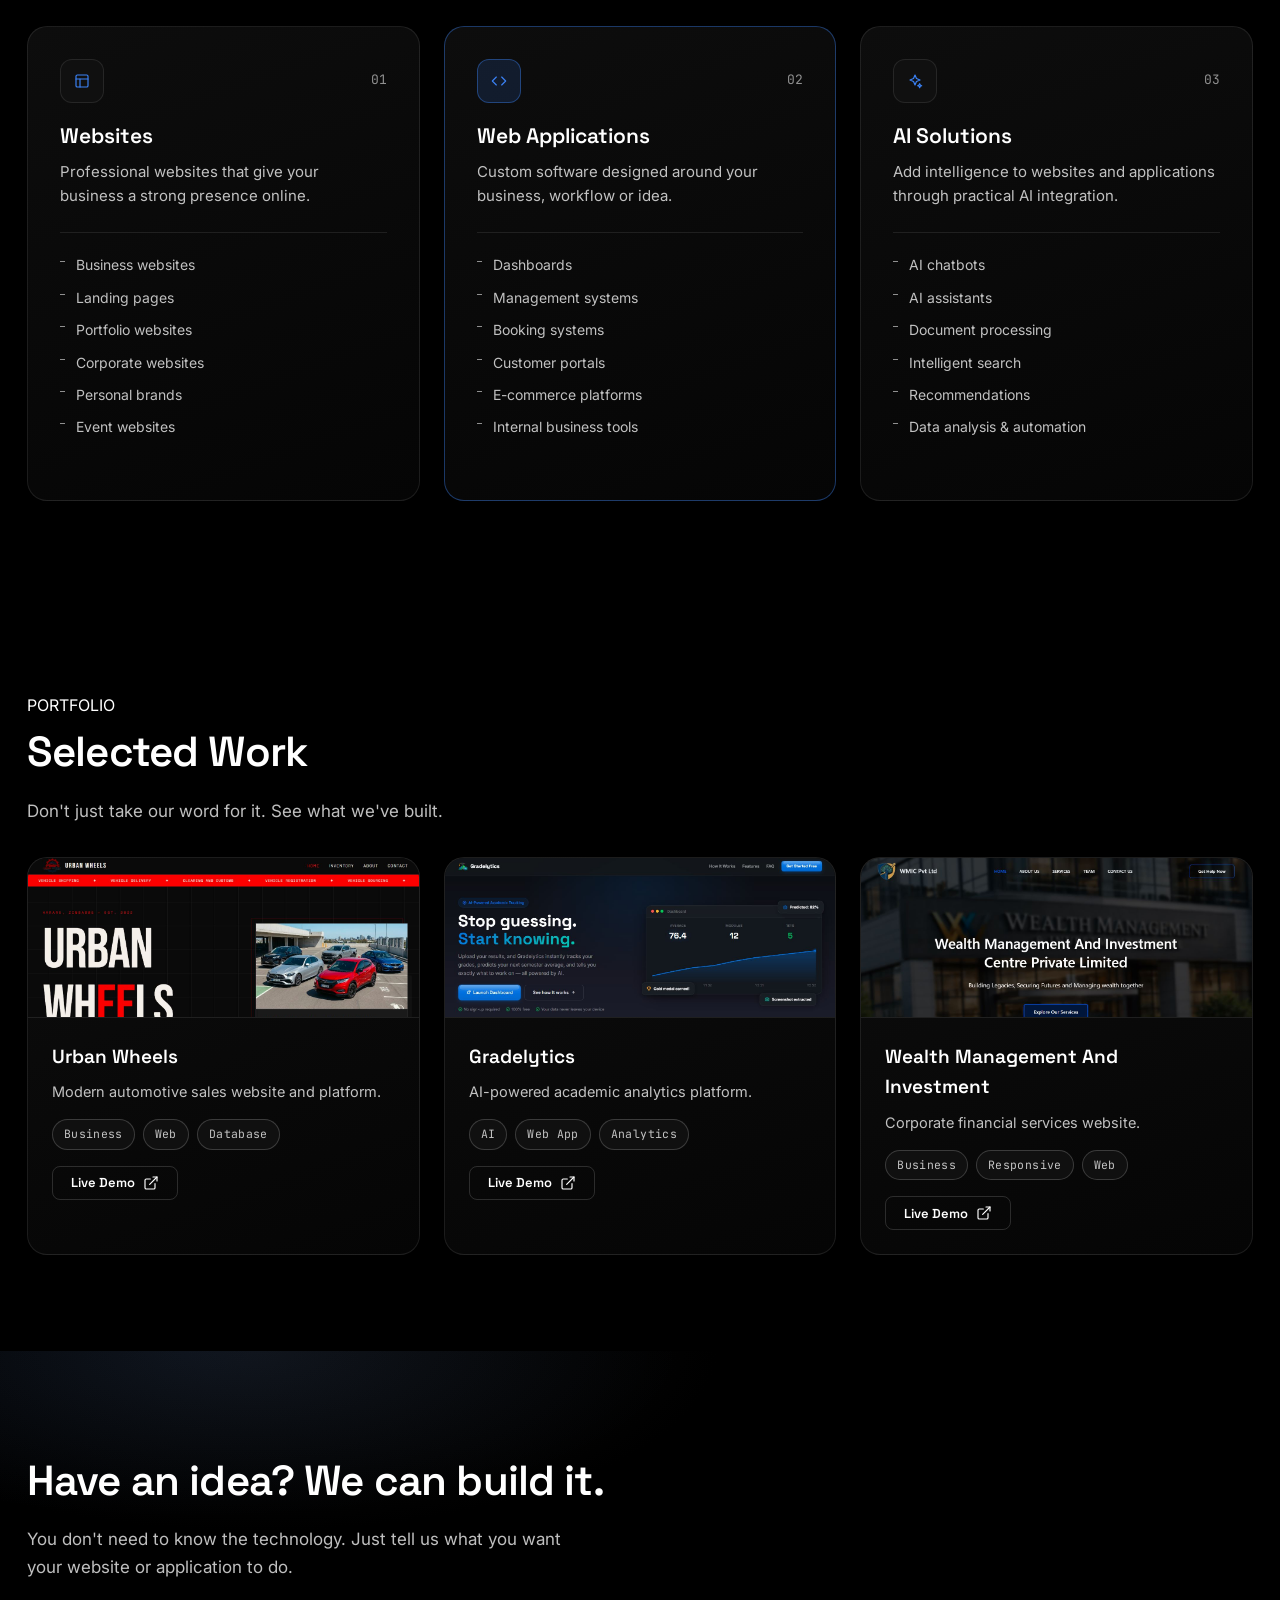
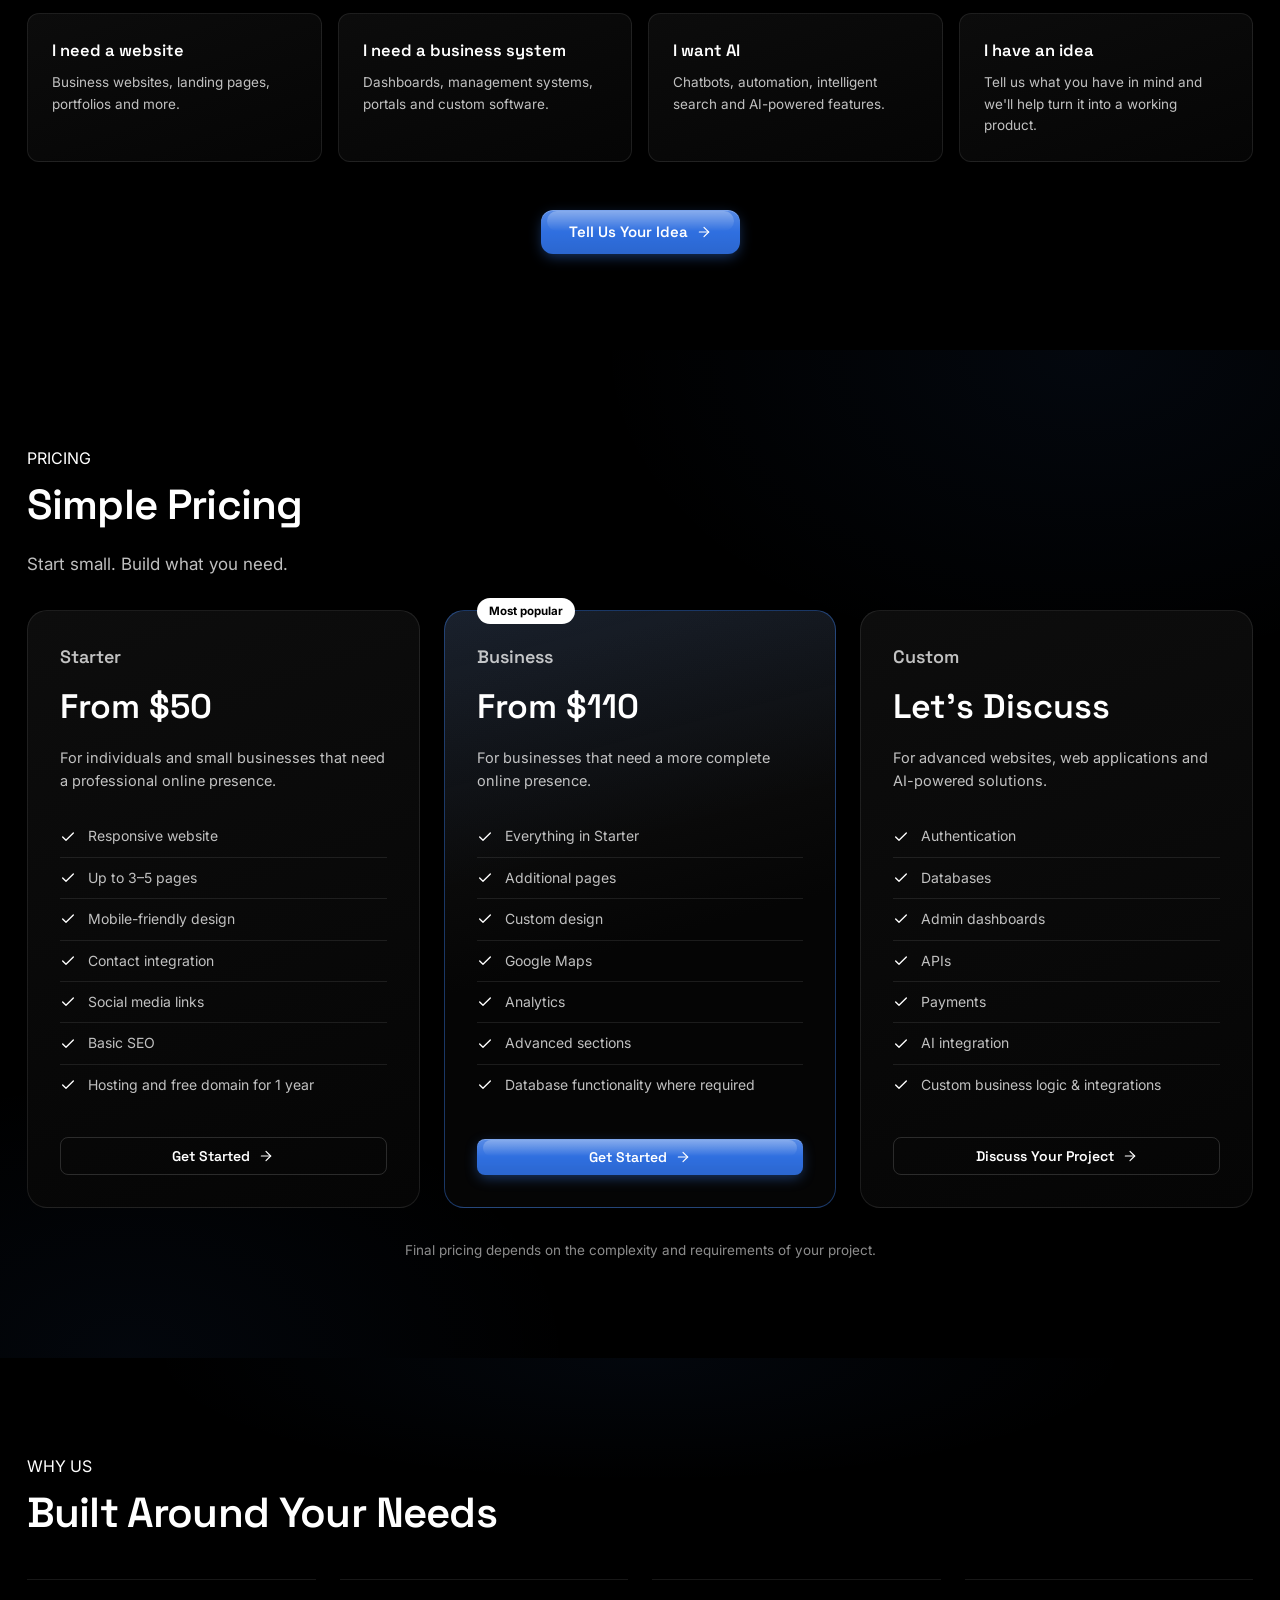
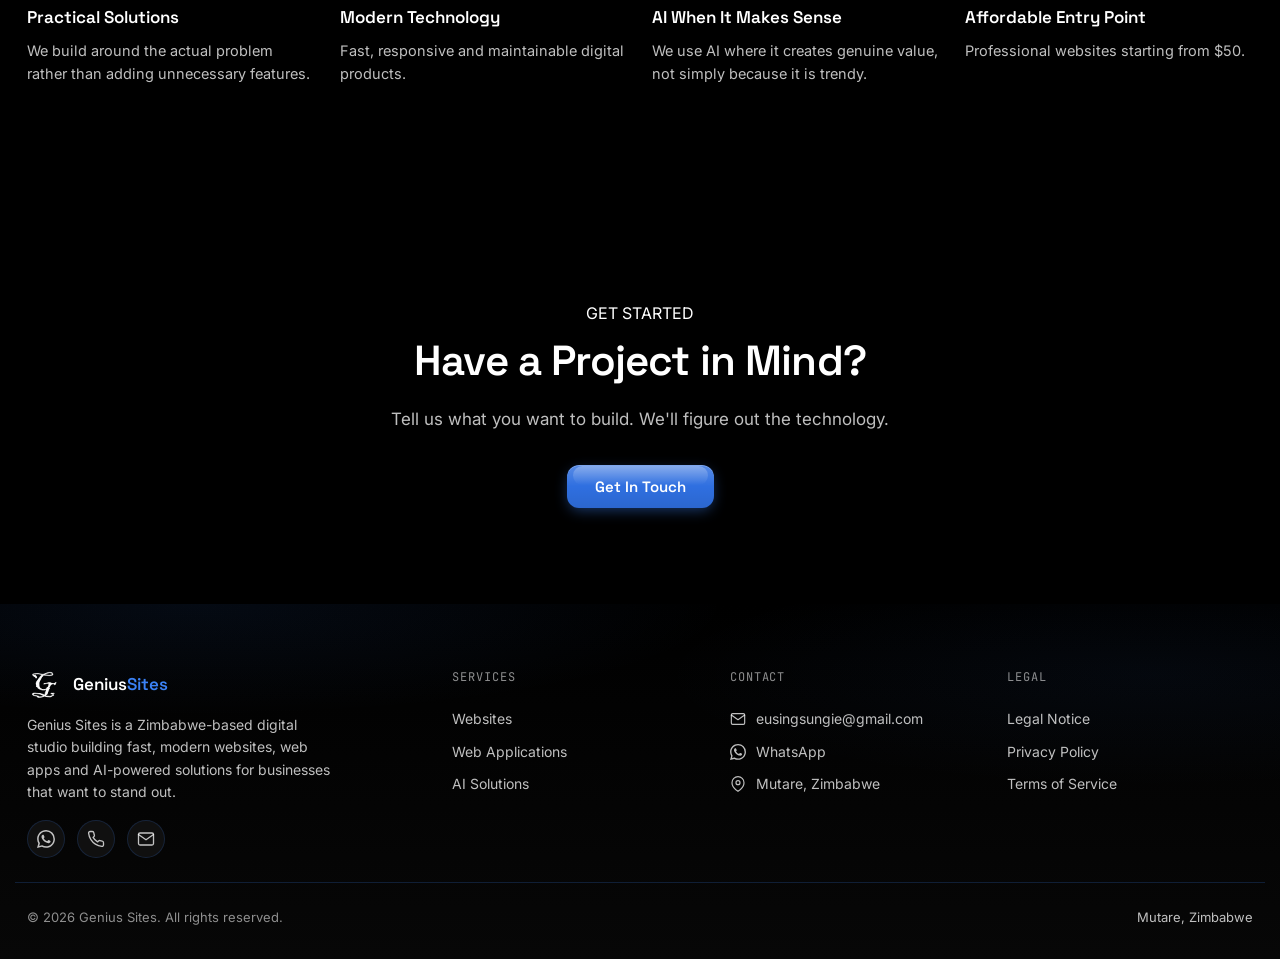
==== commit d21993ff: "Fix Live Demo clicks blocked by carousel drag, switch domain to .co.zw, remove skip-links and revert" ====
--- a/index.html
+++ b/index.html
@@ -7,26 +7,26 @@
 <title>Genius Sites — Websites, Web Apps &amp; AI Solutions</title>
 <meta name="description" content="Genius Sites builds professional websites, custom web applications and AI-powered web solutions for individuals, startups and businesses. Based in Zimbabwe, working with clients anywhere.">
 <link rel="icon" type="image/png" href="assets/icons/logo.png">
-<link rel="canonical" href="https://www.geniusites.space/">
+<link rel="canonical" href="https://www.geniusites.co.zw/">
 <meta property="og:type" content="website">
 <meta property="og:site_name" content="Genius Sites">
 <meta property="og:title" content="Genius Sites — Websites, Web Apps &amp; AI Solutions">
 <meta property="og:description" content="Genius Sites builds professional websites, custom web applications and AI-powered web solutions for individuals, startups and businesses. Based in Zimbabwe, working with clients anywhere.">
-<meta property="og:url" content="https://www.geniusites.space/">
-<meta property="og:image" content="https://www.geniusites.space/assets/images/burner.png">
+<meta property="og:url" content="https://www.geniusites.co.zw/">
+<meta property="og:image" content="https://www.geniusites.co.zw/assets/images/burner.png">
 <meta property="og:image:width" content="1774">
 <meta property="og:image:height" content="887">
 <meta name="twitter:card" content="summary_large_image">
 <meta name="twitter:title" content="Genius Sites — Websites, Web Apps &amp; AI Solutions">
 <meta name="twitter:description" content="Genius Sites builds professional websites, custom web applications and AI-powered web solutions for individuals, startups and businesses. Based in Zimbabwe, working with clients anywhere.">
-<meta name="twitter:image" content="https://www.geniusites.space/assets/images/burner.png">
+<meta name="twitter:image" content="https://www.geniusites.co.zw/assets/images/burner.png">
 <script type="application/ld+json">
 {
   "@context": "https://schema.org",
   "@type": "Organization",
   "name": "Genius Sites",
-  "url": "https://www.geniusites.space",
-  "logo": "https://www.geniusites.space/assets/icons/logo.png",
+  "url": "https://www.geniusites.co.zw",
+  "logo": "https://www.geniusites.co.zw/assets/icons/logo.png",
   "email": "eusingsungie@gmail.com",
   "telephone": "+263776398294",
   "address": {
@@ -43,7 +43,6 @@
 <link rel="stylesheet" href="css/responsive.css">
 </head>
 <body>
-<a class="skip-link" href="#main">Skip to content</a>
 <!-- ============ NAVBAR ============ -->
 <header class="navbar" id="navbar">
   <div class="navbar__inner container">
--- a/css/style.css
+++ b/css/style.css
@@ -136,25 +136,6 @@
 }
 
 /* ============ TYPOGRAPHY ============ */
-.eyebrow {
-  display: flex;
-  align-items: center;
-  gap: var(--sp-2);
-  font-family: var(--font-mono);
-  font-size: 12px;
-  font-weight: 500;
-  letter-spacing: 0.22em;
-  text-transform: uppercase;
-  color: var(--brand);
-  margin-bottom: var(--sp-3);
-}
-.eyebrow::before {
-  content: "";
-  width: 22px;
-  height: 1px;
-  background: var(--brand);
-  opacity: 0.7;
-}
 .section-head {
   max-width: 640px;
   margin: 0 0 var(--sp-6);
@@ -933,14 +914,12 @@
   align-items: center;
 }
 .cta-banner .section-head { margin: 0 0 var(--sp-6); }
-.cta-banner .eyebrow,
-.about-cta .eyebrow,
-.process .eyebrow { justify-content: center; }
 .cta-banner__btn { margin-top: 0; }
 
 /* ============ FAQ ============ */
 .faq { padding: var(--sp-9) 0; background: #000; }
-.faq .section-head { text-align: center; margin: 0 auto var(--sp-6); }.faq .section-head__sub { margin: 0 auto; }
+.faq .section-head { text-align: center; margin: 0 auto var(--sp-6); }
+.faq .section-head__sub { margin: 0 auto; }
 .faq__list { max-width: 720px; margin: 0 auto; }
 .faq__item { border-bottom: 1px solid var(--border); }
 .faq__item:first-child { border-top: 1px solid var(--border); }
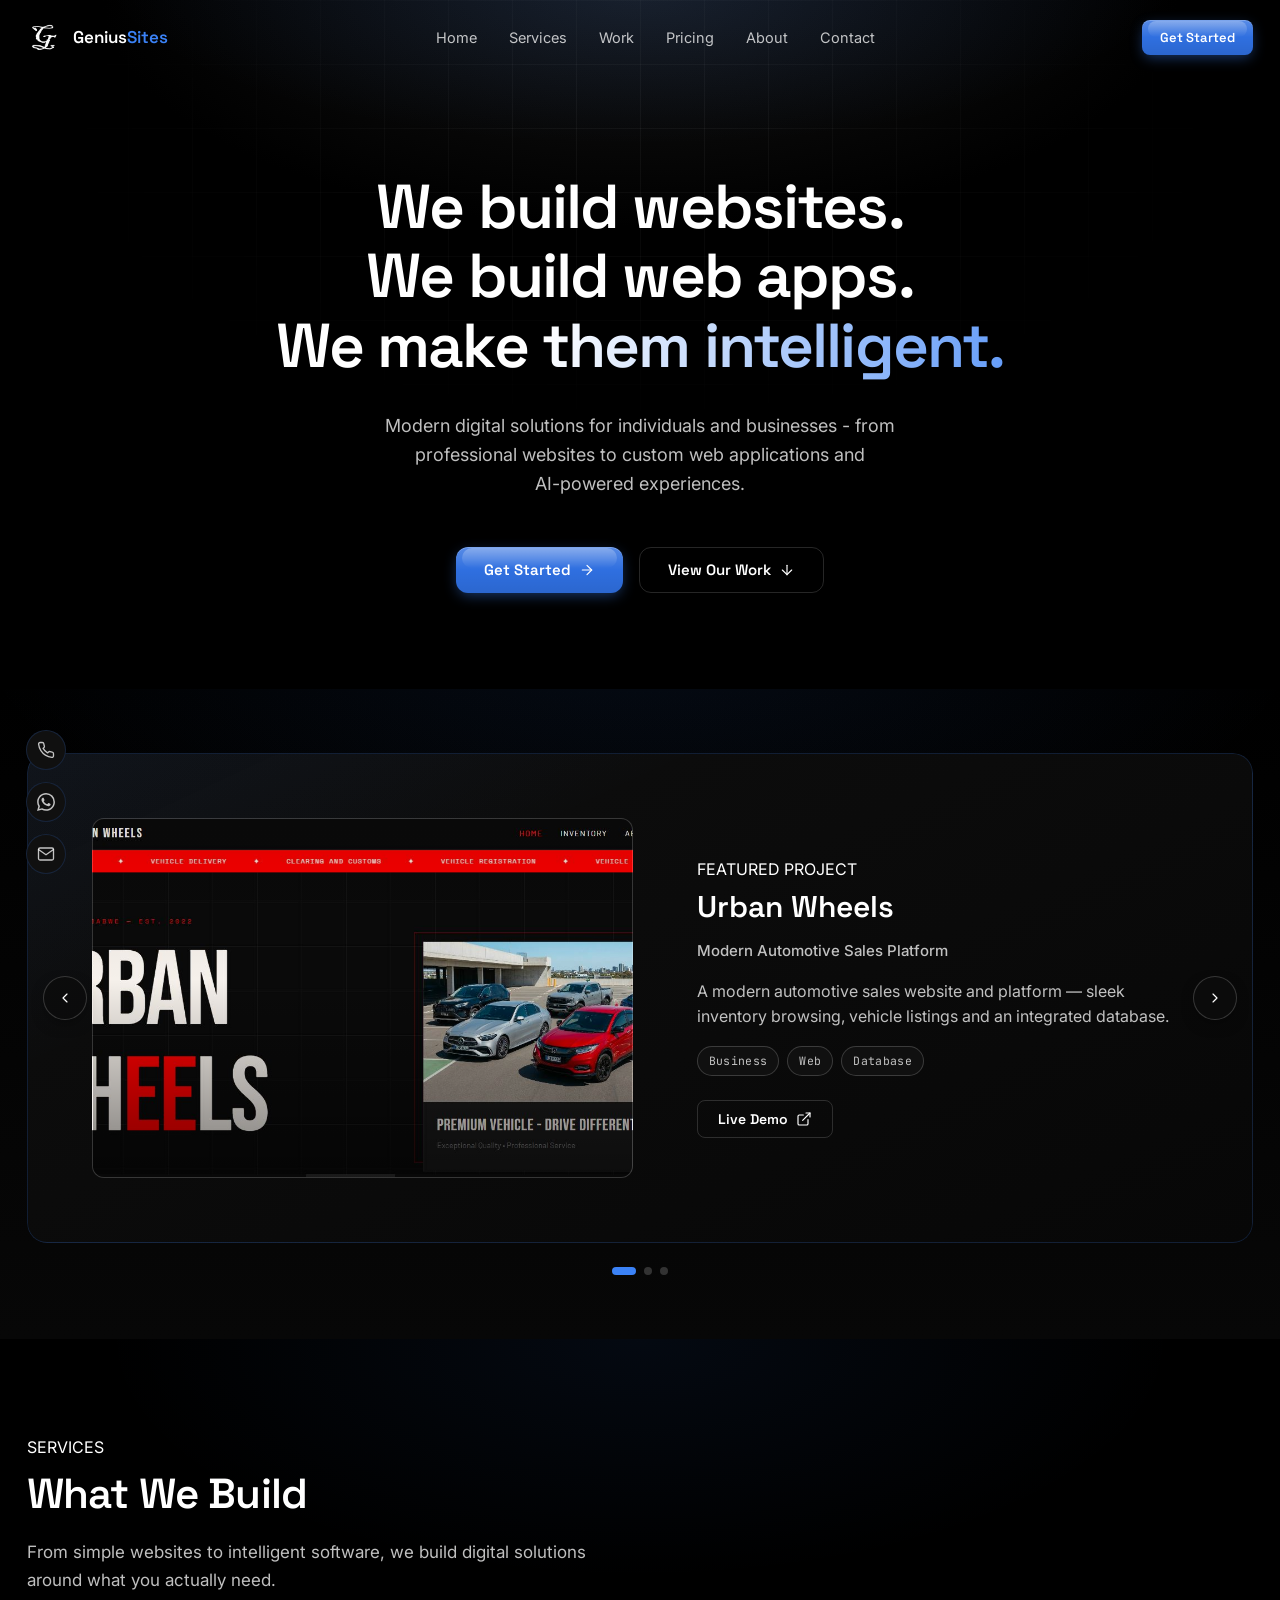
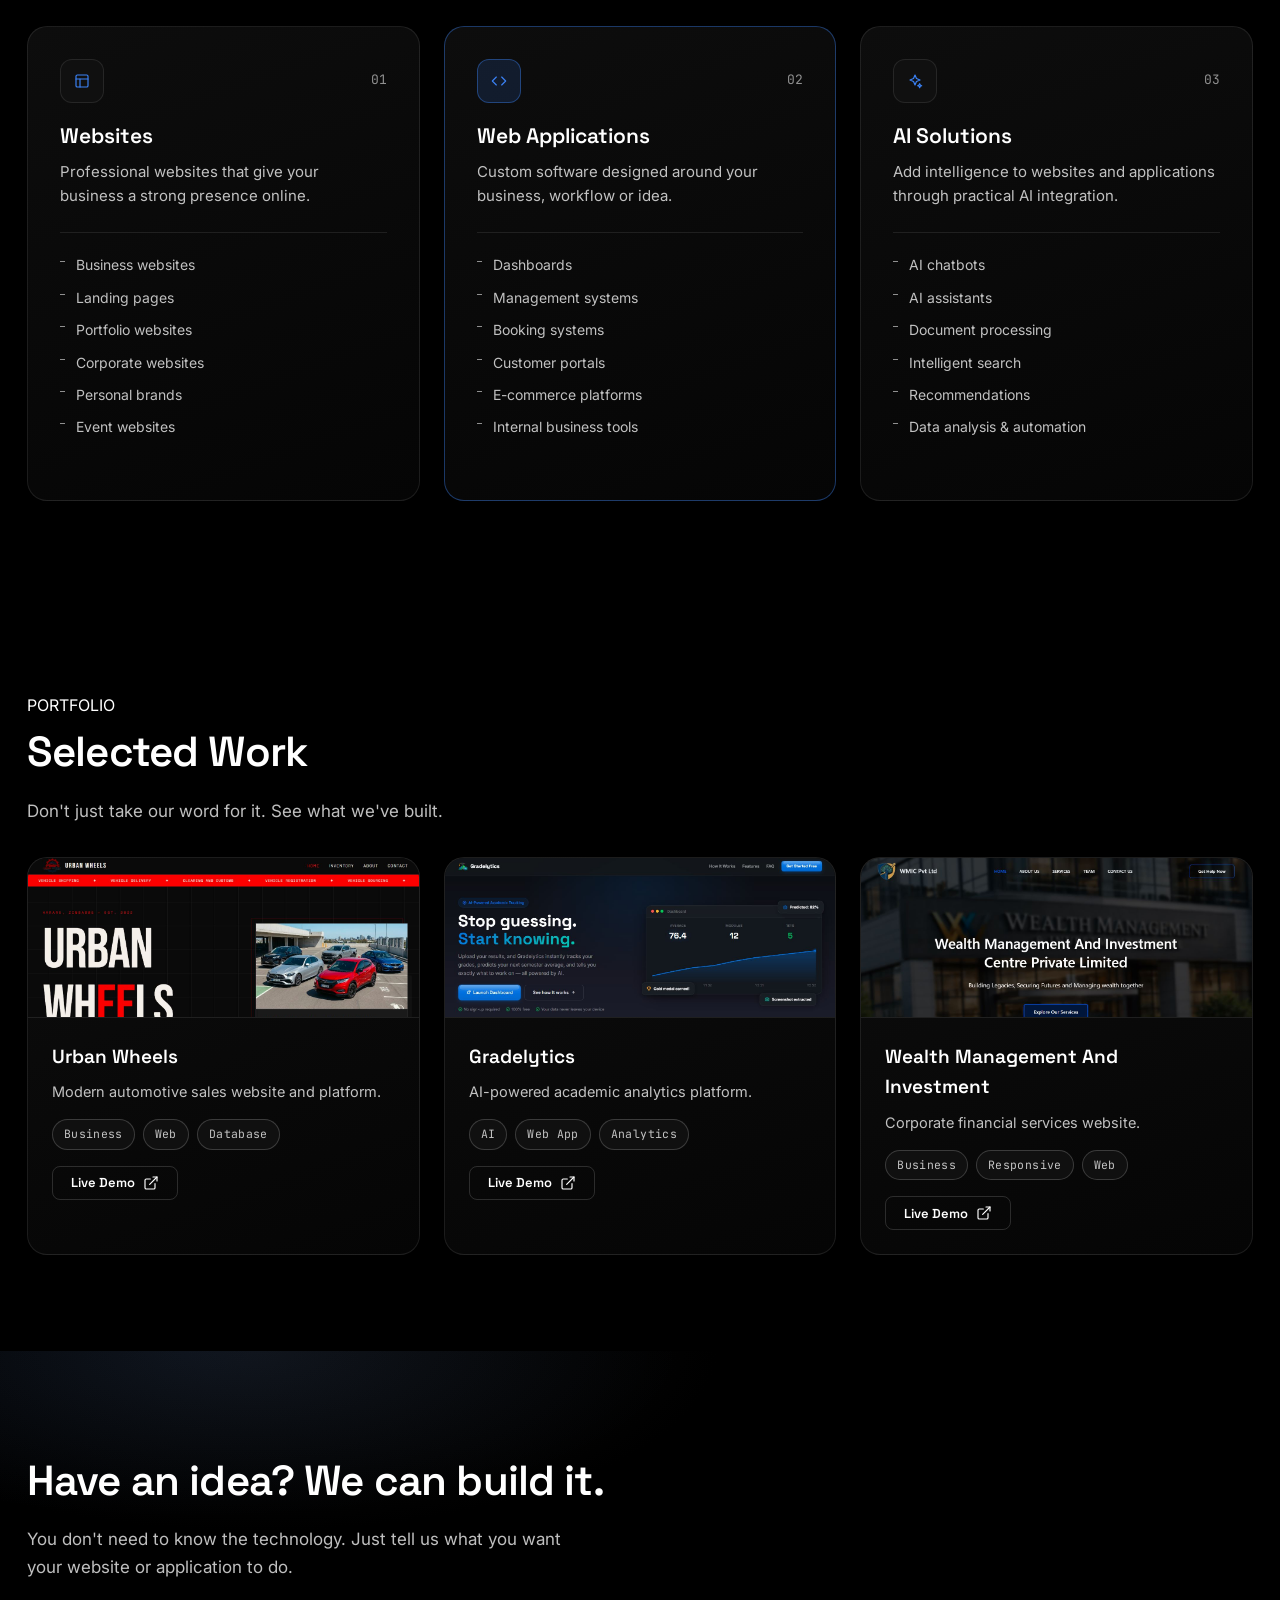
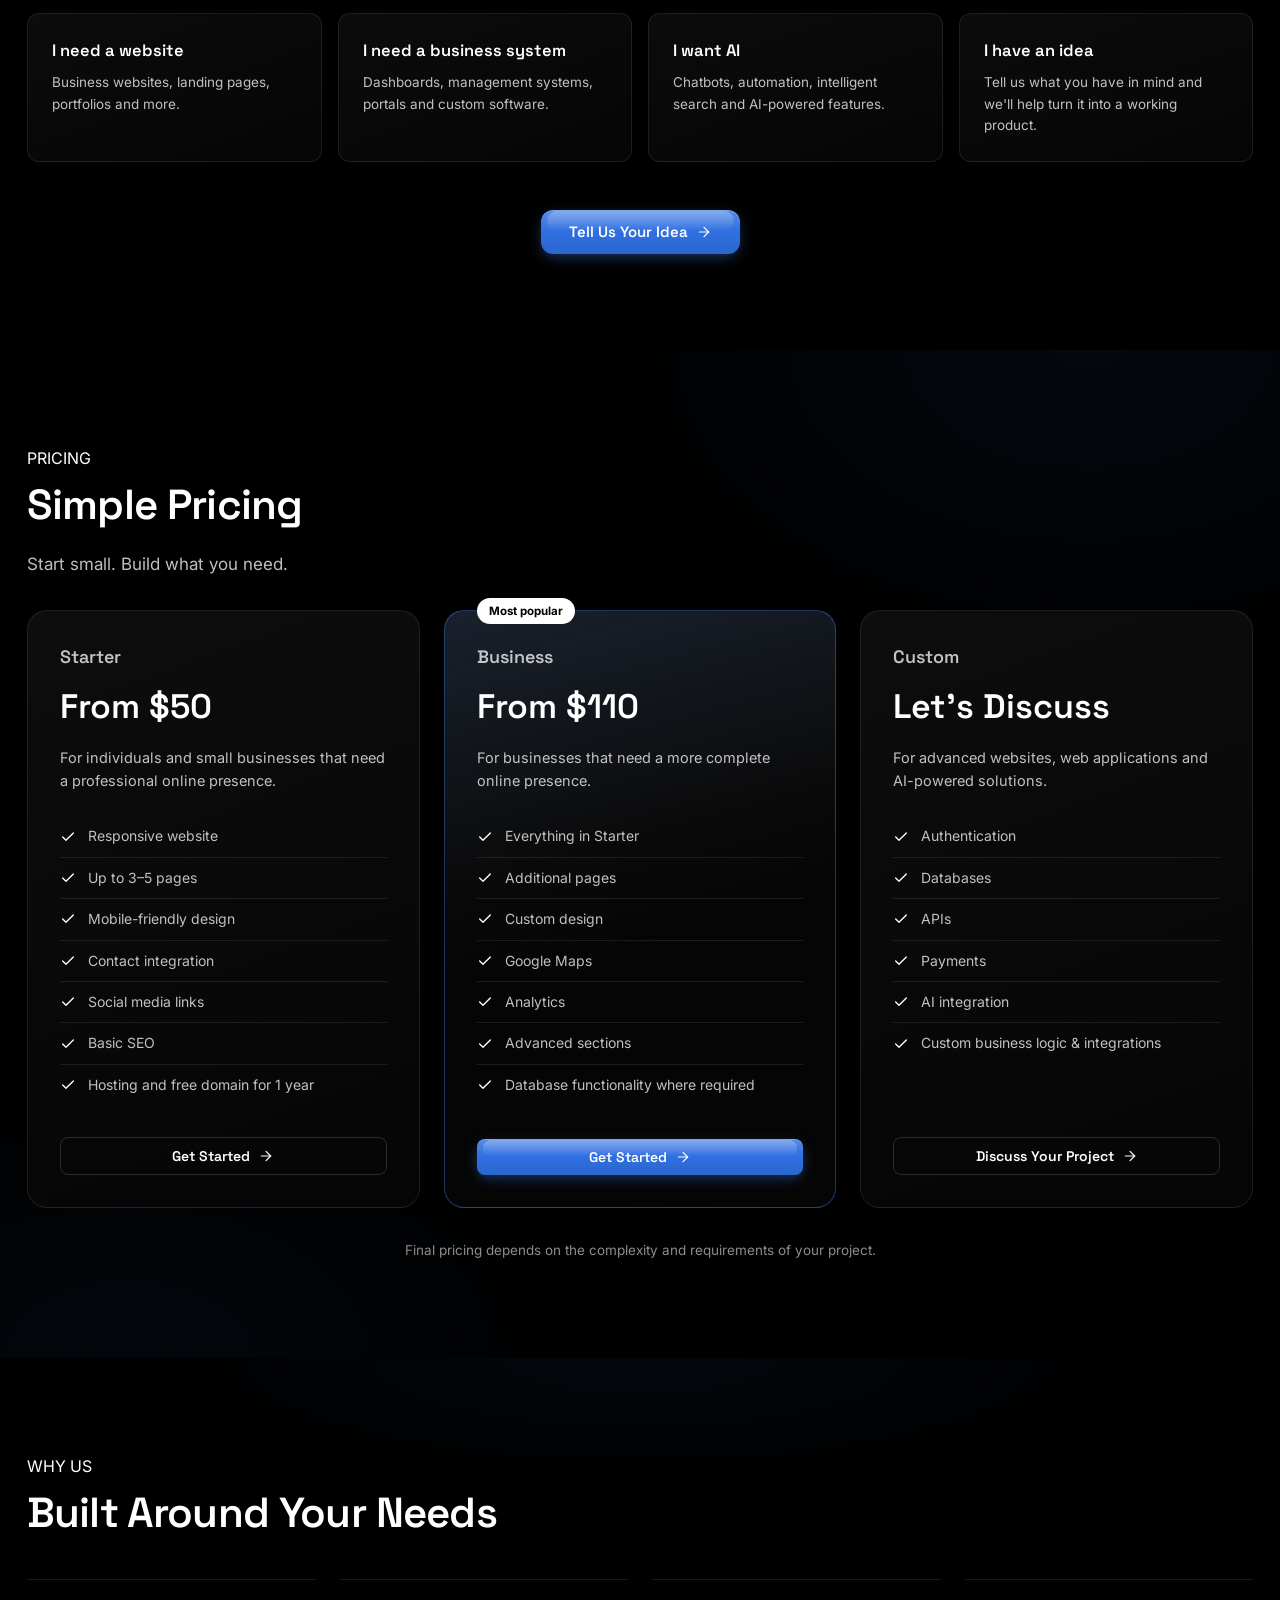
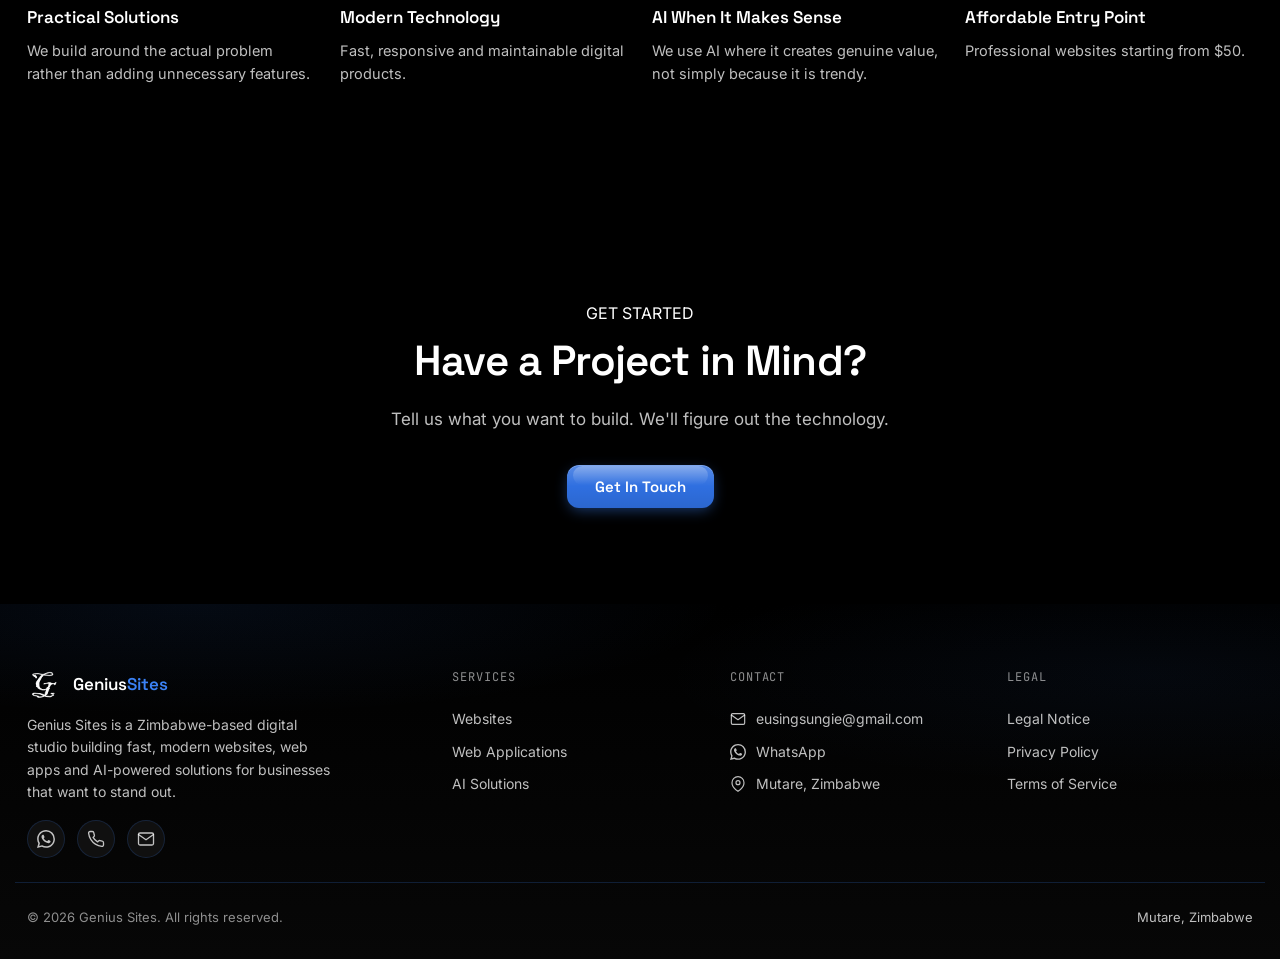
==== commit 7216907e: "Remove admin backend code, supabase schema, and session tracking" ====
--- a/index.html
+++ b/index.html
@@ -422,7 +422,6 @@
           <ul class="price-card__list">
             <li><svg class="icon" viewBox="0 0 24 24" fill="none" stroke-width="2" stroke-linecap="round" stroke-linejoin="round" aria-hidden="true"><polyline points="20 6 9 17 4 12"></polyline></svg>Authentication</li>
             <li><svg class="icon" viewBox="0 0 24 24" fill="none" stroke-width="2" stroke-linecap="round" stroke-linejoin="round" aria-hidden="true"><polyline points="20 6 9 17 4 12"></polyline></svg>Databases</li>
-            <li><svg class="icon" viewBox="0 0 24 24" fill="none" stroke-width="2" stroke-linecap="round" stroke-linejoin="round" aria-hidden="true"><polyline points="20 6 9 17 4 12"></polyline></svg>Admin dashboards</li>
             <li><svg class="icon" viewBox="0 0 24 24" fill="none" stroke-width="2" stroke-linecap="round" stroke-linejoin="round" aria-hidden="true"><polyline points="20 6 9 17 4 12"></polyline></svg>APIs</li>
             <li><svg class="icon" viewBox="0 0 24 24" fill="none" stroke-width="2" stroke-linecap="round" stroke-linejoin="round" aria-hidden="true"><polyline points="20 6 9 17 4 12"></polyline></svg>Payments</li>
             <li><svg class="icon" viewBox="0 0 24 24" fill="none" stroke-width="2" stroke-linecap="round" stroke-linejoin="round" aria-hidden="true"><polyline points="20 6 9 17 4 12"></polyline></svg>AI integration</li>
--- a/css/style.css
+++ b/css/style.css
@@ -539,6 +539,7 @@
   position: relative;
   overflow: hidden;
   border-radius: var(--radius-lg);
+  touch-action: pan-y;
 }
 .featured-carousel__track {
   display: flex;
@@ -942,19 +943,15 @@
   width: 22px;
   height: 22px;
   flex-shrink: 0;
-  padding: 4px;
-  border-radius: 50%;
-  border: 1px solid var(--border-strong);
-  background: var(--surface-2);
   color: var(--text-secondary);
+  stroke: currentColor;
   transition: transform var(--dur-med) var(--ease), color var(--dur-fast) var(--ease), border-color var(--dur-fast) var(--ease), background var(--dur-fast) var(--ease);
 }
 .faq__question:hover .faq__icon,
 .faq__item.is-open .faq__icon {
   color: var(--brand);
-  border-color: var(--brand-border);
-}
-.faq__item.is-open .faq__icon { transform: rotate(180deg); background: var(--brand-dim); }
+}
+.faq__item.is-open .faq__icon { transform: rotate(180deg); }
 .faq__answer {
   display: grid;
   grid-template-rows: 0fr;
@@ -1052,6 +1049,7 @@
   stroke-width: 1.75;
 }
 .footer__contact .icon[fill="currentColor"] { stroke: none; }
+.footer__contact span { min-width: 0; }
 .footer__social-link {
   position: relative;
   width: 38px; height: 38px;
--- a/css/responsive.css
+++ b/css/responsive.css
@@ -65,6 +65,8 @@
   .hero { padding: calc(var(--nav-h) + var(--sp-7)) 0 var(--sp-7); }
 
   /* Featured */
+  /* Show featured projects immediately on mobile instead of on scroll */
+  .featured-carousel { opacity: 1; transform: none; }
   .featured-carousel__viewport { border-radius: var(--radius-md); }
   .featured__card { padding: var(--sp-5); border-radius: var(--radius-md); gap: var(--sp-5); }
   .featured__browser--image { height: 220px; }
@@ -92,20 +94,24 @@
 
   /* CTA banner */
   .cta-banner { padding: var(--sp-8) 0; }
-  .cta-banner__btn { width: 100%; justify-content: center; }
+  .cta-banner__btn { width: auto; }
 
   /* Contact */
   .form-row { grid-template-columns: 1fr; gap: 0; }
   .contact-form { padding: var(--sp-5); }
 
   /* About page */
-  .about-cta__actions { flex-direction: column; width: 100%; }
-  .about-cta__actions .btn { width: 100%; justify-content: center; }
+  .about-cta__actions { flex-direction: column; align-items: center; }
+  .about-cta__actions .btn { width: auto; }
+
+  /* Contact */
+  .contact-form__submit { width: auto; }
 
   /* Footer */
   .footer__inner { grid-template-columns: 1fr 1fr; gap: var(--sp-5); }
   .footer__brand { grid-column: 1 / -1; margin-bottom: var(--sp-3); }
-  .footer__bottom { flex-direction: column; align-items: flex-start; gap: var(--sp-2); }
+  .footer__bottom { flex-direction: column; align-items: flex-start; gap: var(--sp-2); padding-top: var(--sp-6); margin-bottom: 7px; }
+  .footer__contact[href^="mailto"] { font-size: 12px; }
 }
 
 /* ============ PHONE / SMALL TABLET (≤720px) ============ */
@@ -147,7 +153,7 @@
   }
   .mobile-nav__cta {
     margin-top: var(--sp-6);
-    width: 100%;
+    width: auto;
     justify-content: center;
   }
 }
@@ -155,8 +161,9 @@
 /* ============ SMALL PHONE (≤480px) ============ */
 /* Hero buttons stay side by side down to 480px; below that they stack. */
 @media (max-width: 480px) {
-  .hero__actions { flex-direction: column; width: 100%; }
-  .hero__actions .btn { width: 100%; justify-content: center; }
+  .hero__actions { flex-wrap: wrap; }
+  .hero__actions .btn { width: auto; }
+  .footer__bottom { padding-top: var(--sp-6); margin-bottom: var(--sp-5); }
 }
 
 /* Ensure no horizontal scroll on very narrow devices */
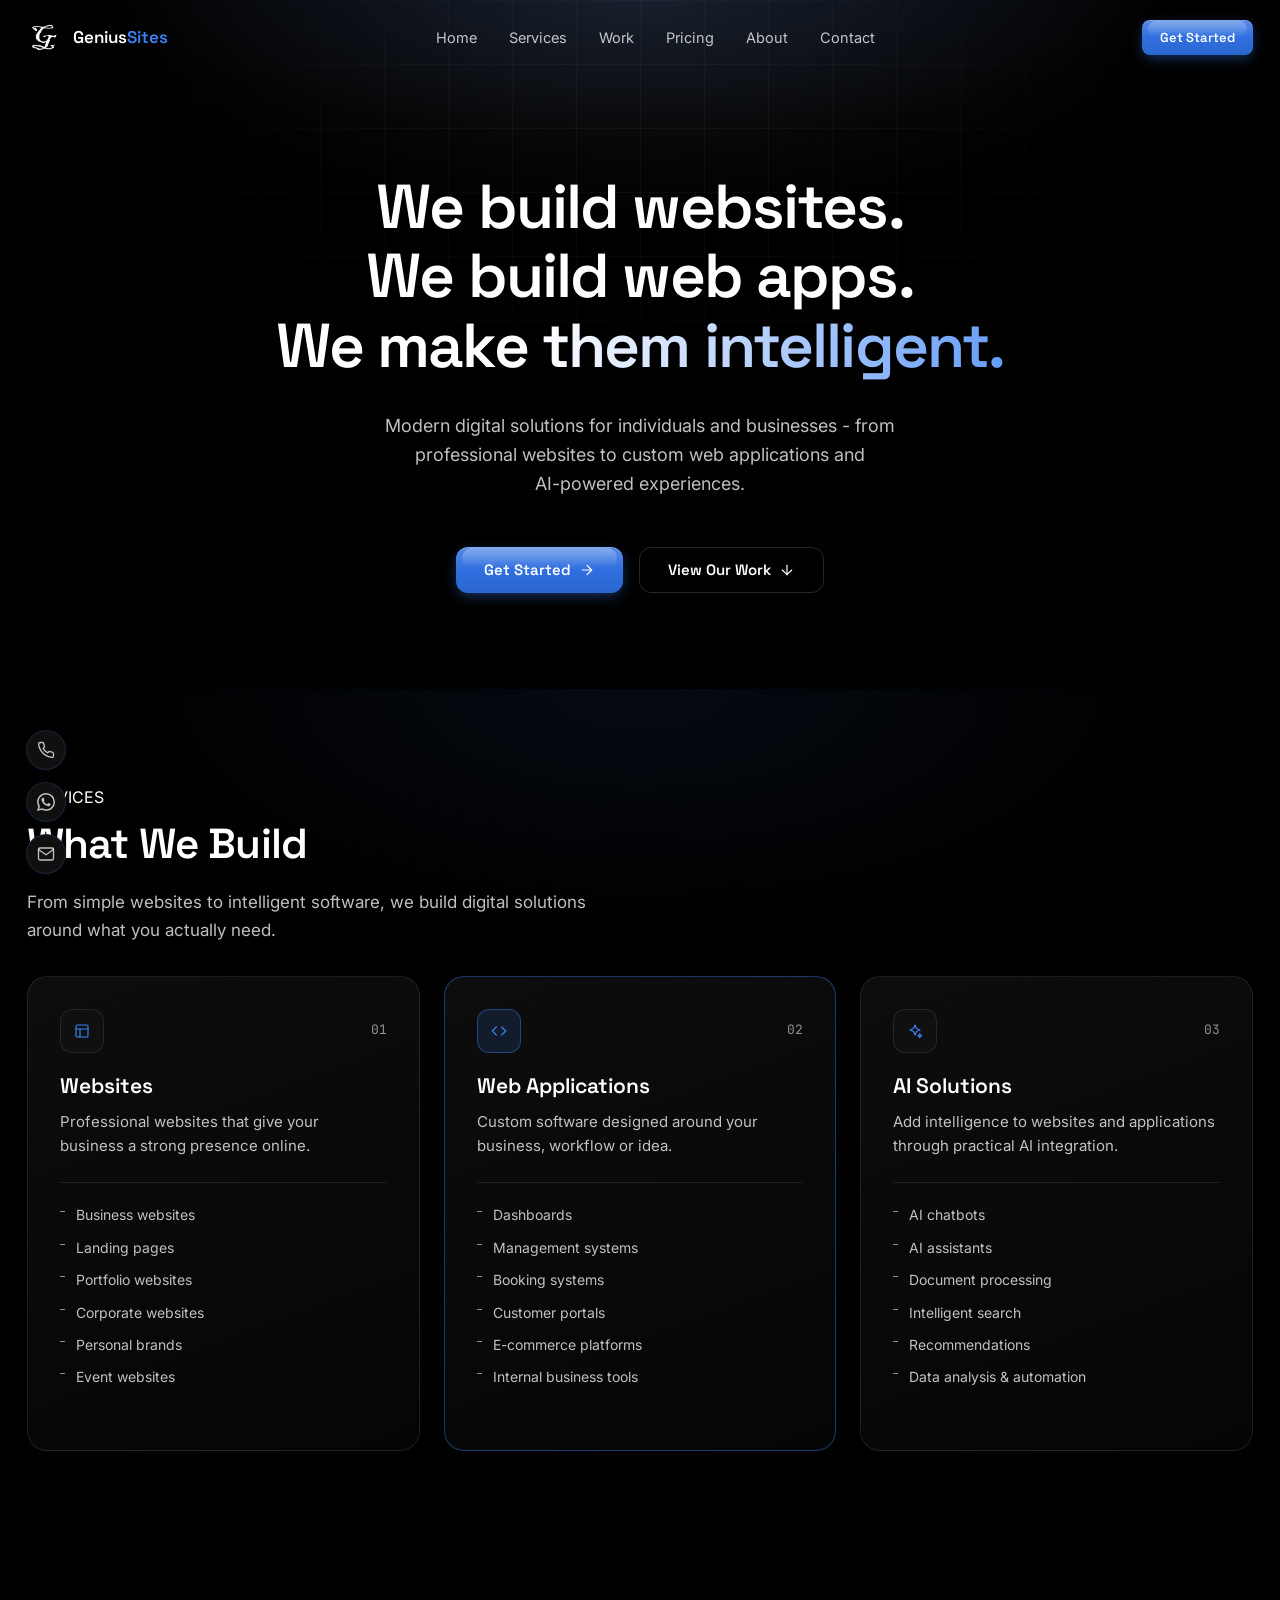
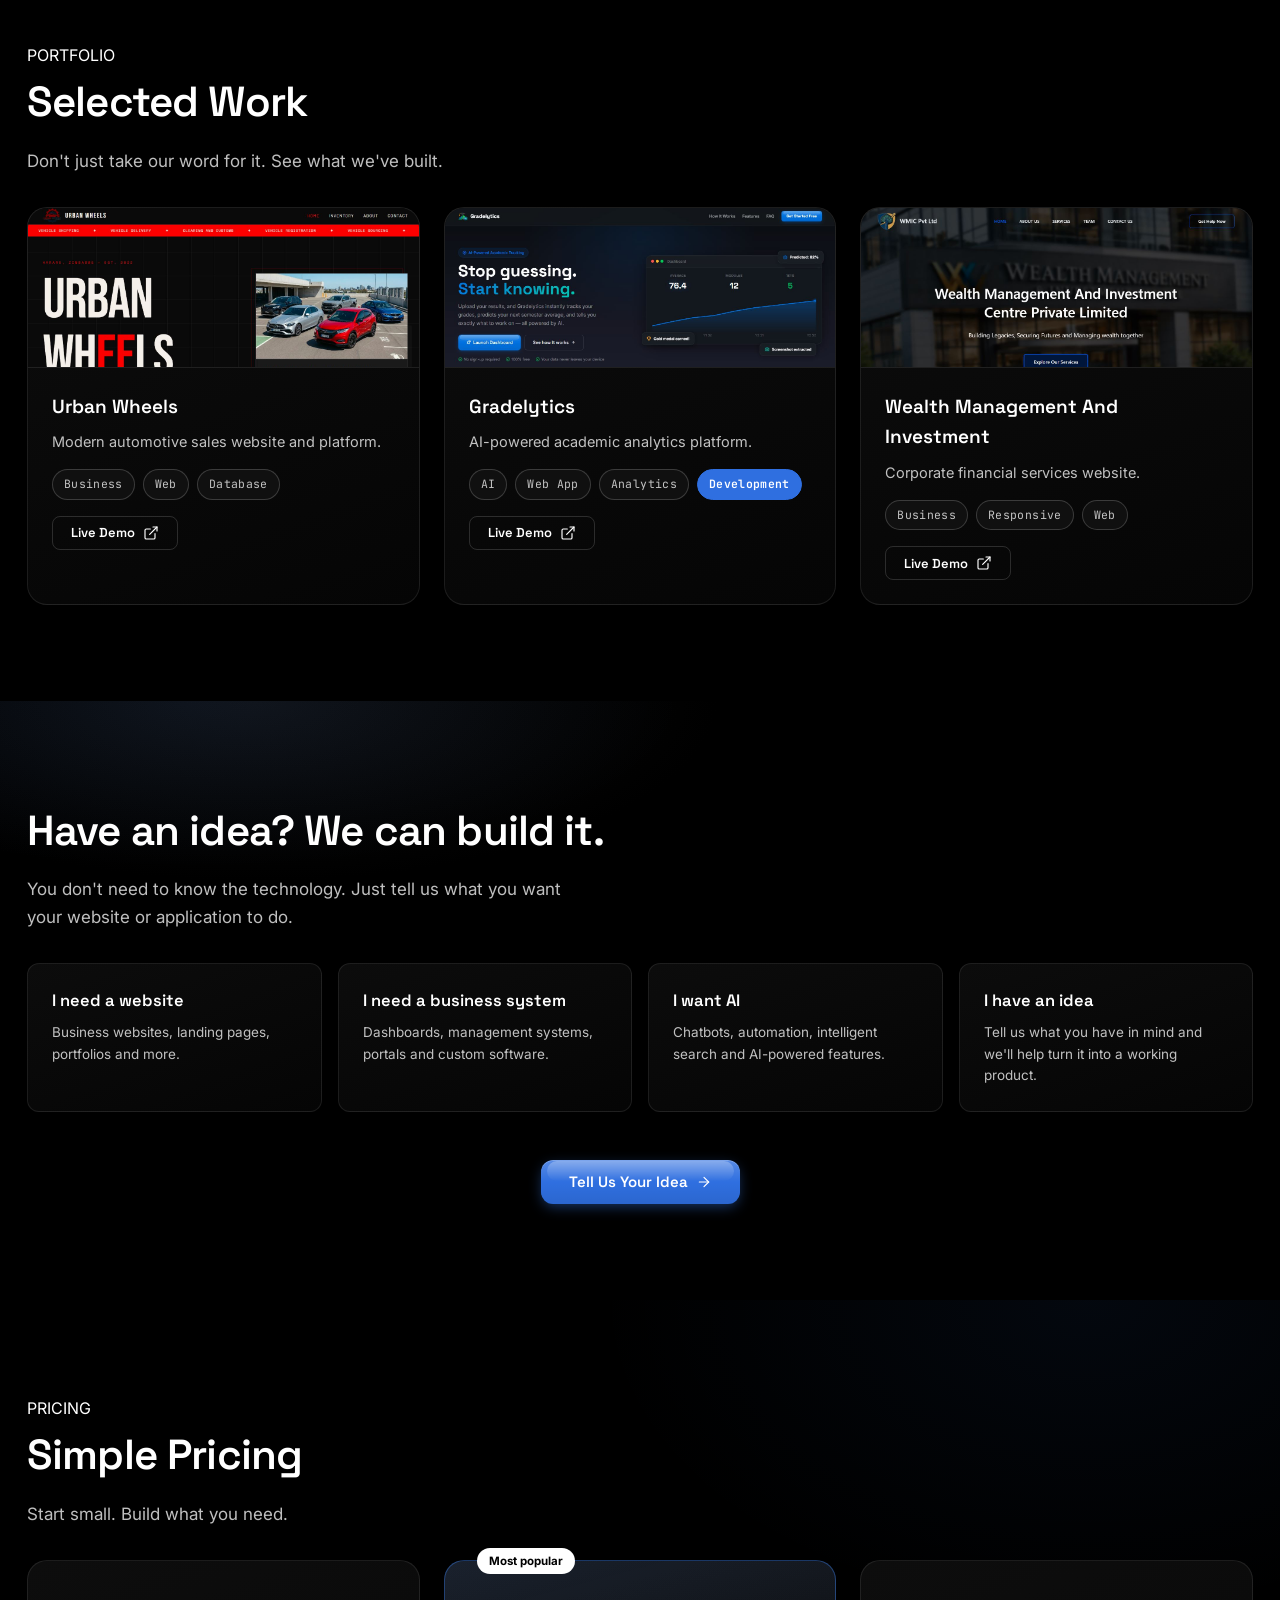
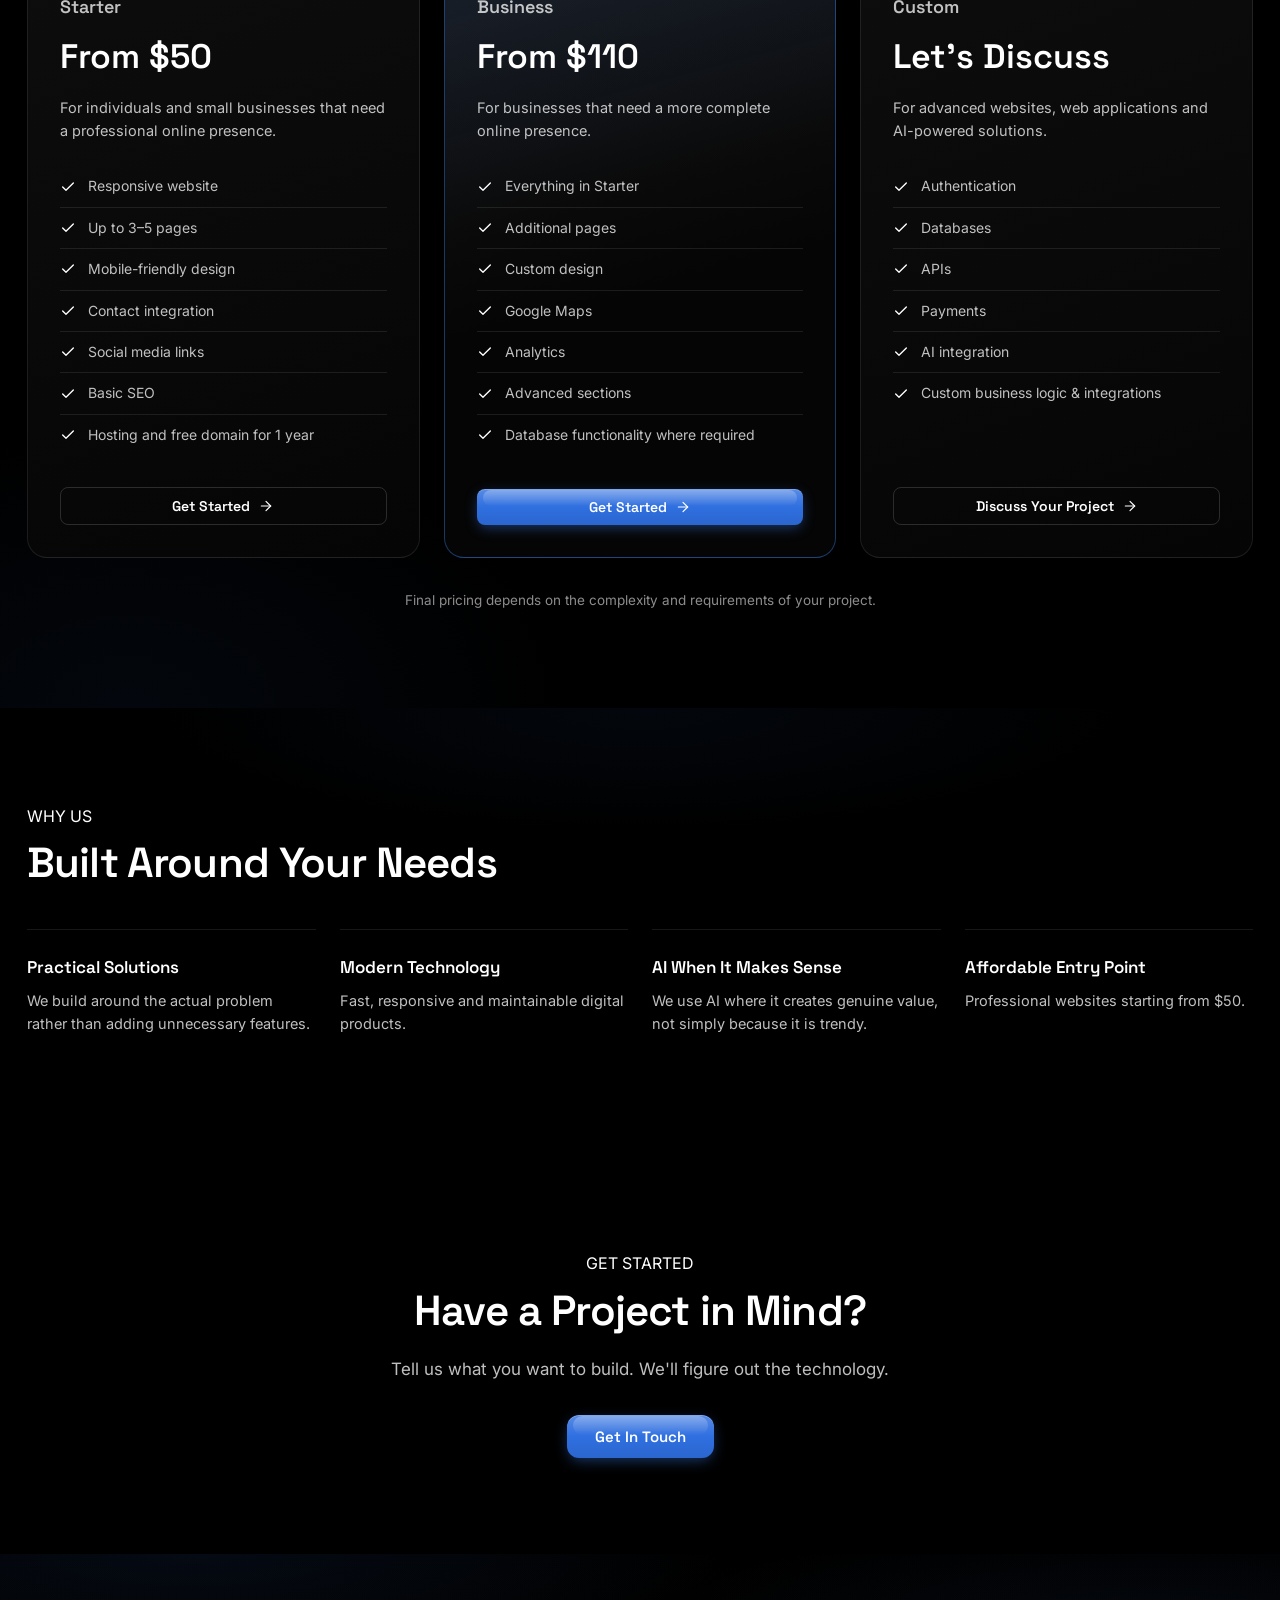
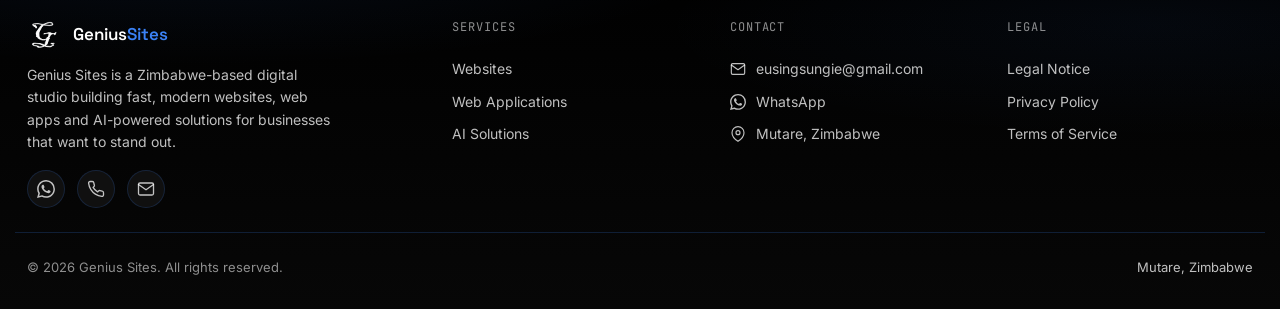
==== commit 55583133: "REMOVED FETURED" ====
--- a/index.html
+++ b/index.html
@@ -121,93 +121,6 @@
     </div>
   </section>
 
-  <!-- ============ FEATURED PROJECTS ============ -->
-  <section class="featured" aria-label="Featured projects">
-    <div class="container">
-      <div class="featured-carousel reveal-on-scroll" id="featuredCarousel" data-autoplay="true">
-
-        <div class="featured-carousel__viewport">
-          <button class="featured-carousel__arrow" data-dir="prev" aria-label="Previous project">
-            <svg class="icon" viewBox="0 0 24 24" fill="none" stroke-width="1.75" stroke-linecap="round" stroke-linejoin="round" aria-hidden="true"><polyline points="15 18 9 12 15 6"></polyline></svg>
-          </button>
-
-          <div class="featured-carousel__track">
-
-            <article class="featured__card">
-              <div class="featured__visual" aria-hidden="true">
-                <div class="featured__browser featured__browser--image" style="background-image: url('assets/images/urban.jpeg')"></div>
-              </div>
-              <div class="featured__content">
-                <p class="eyebrow">FEATURED PROJECT</p>
-                <h2 class="featured__title">Urban Wheels</h2>
-                <p class="featured__subtitle">Modern Automotive Sales Platform</p>
-                <p class="featured__desc">A modern automotive sales website and platform — sleek inventory browsing, vehicle listings and an integrated database.</p>
-                <div class="badge-row">
-                  <span class="badge">Business</span>
-                  <span class="badge">Web</span>
-                  <span class="badge">Database</span>
-                </div>
-                <div class="featured__actions">
-                  <a href="https://www.urbanwheels.co.zw" class="btn btn--ghost" target="_blank" rel="noopener">Live Demo <svg class="icon" viewBox="0 0 24 24" fill="none" stroke-width="1.75" stroke-linecap="round" stroke-linejoin="round" aria-hidden="true"><path d="M18 13v6a2 2 0 0 1-2 2H5a2 2 0 0 1-2-2V8a2 2 0 0 1 2-2h6"></path><polyline points="15 3 21 3 21 9"></polyline><line x1="10" y1="14" x2="21" y2="3"></line></svg></a>
-                </div>
-              </div>
-            </article>
-
-            <article class="featured__card">
-              <div class="featured__visual" aria-hidden="true">
-                <div class="featured__browser featured__browser--image" data-bg="assets/images/gradelytics.JPG"></div>
-              </div>
-              <div class="featured__content">
-                <p class="eyebrow">FEATURED PROJECT</p>
-                <h2 class="featured__title">Gradelytics</h2>
-                <p class="featured__subtitle">AI-Powered Academic Analytics Platform</p>
-                <p class="featured__desc">An AI-powered academic analytics platform that turns student performance data into clear, actionable insights for educators.</p>
-                <div class="badge-row">
-                  <span class="badge badge--accent">AI</span>
-                  <span class="badge">Web App</span>
-                  <span class="badge">Analytics</span>
-                </div>
-                <div class="featured__actions">
-                  <a href="https://gradelytics0.vercel.app/" class="btn btn--ghost" target="_blank" rel="noopener">Live Demo <svg class="icon" viewBox="0 0 24 24" fill="none" stroke-width="1.75" stroke-linecap="round" stroke-linejoin="round" aria-hidden="true"><path d="M18 13v6a2 2 0 0 1-2 2H5a2 2 0 0 1-2-2V8a2 2 0 0 1 2-2h6"></path><polyline points="15 3 21 3 21 9"></polyline><line x1="10" y1="14" x2="21" y2="3"></line></svg></a>
-                </div>
-              </div>
-            </article>
-
-            <article class="featured__card">
-              <div class="featured__visual" aria-hidden="true">
-                <div class="featured__browser featured__browser--image" data-bg="assets/images/wmic.JPG"></div>
-              </div>
-              <div class="featured__content">
-                <p class="eyebrow">FEATURED PROJECT</p>
-                <h2 class="featured__title">Wealth Management And Investment Centre</h2>
-                <p class="featured__subtitle">Corporate Financial Services Website</p>
-                <p class="featured__desc">A professional corporate website for WMIC (Pvt) Ltd — clean, responsive and built to instil client trust.</p>
-                <div class="badge-row">
-                  <span class="badge">Business</span>
-                  <span class="badge">Responsive</span>
-                  <span class="badge">Web</span>
-                </div>
-                <div class="featured__actions">
-                  <a href="https://wmic.co.za" class="btn btn--ghost" target="_blank" rel="noopener">Live Demo <svg class="icon" viewBox="0 0 24 24" fill="none" stroke-width="1.75" stroke-linecap="round" stroke-linejoin="round" aria-hidden="true"><path d="M18 13v6a2 2 0 0 1-2 2H5a2 2 0 0 1-2-2V8a2 2 0 0 1 2-2h6"></path><polyline points="15 3 21 3 21 9"></polyline><line x1="10" y1="14" x2="21" y2="3"></line></svg></a>
-                </div>
-              </div>
-            </article>
-
-          </div>
-
-          <button class="featured-carousel__arrow" data-dir="next" aria-label="Next project">
-            <svg class="icon" viewBox="0 0 24 24" fill="none" stroke-width="1.75" stroke-linecap="round" stroke-linejoin="round" aria-hidden="true"><polyline points="9 18 15 12 9 6"></polyline></svg>
-          </button>
-        </div>
-
-        <div class="featured-carousel__nav">
-          <div class="featured-carousel__dots" aria-label="Choose featured project"></div>
-        </div>
-
-      </div>
-    </div>
-  </section>
-
   <!-- ============ SERVICES ============ -->
   <section class="services" id="services">
     <div class="container">
@@ -311,6 +224,7 @@
               <span class="badge">AI</span>
               <span class="badge">Web App</span>
               <span class="badge">Analytics</span>
+              <span class="badge badge--accent">Development</span>
             </div>
             <div class="project-card__actions">
               <a href="https://gradelytics0.vercel.app/" class="btn btn--ghost btn--sm" target="_blank" rel="noopener">Live Demo <svg class="icon" viewBox="0 0 24 24" fill="none" stroke-width="1.75" stroke-linecap="round" stroke-linejoin="round" aria-hidden="true"><path d="M18 13v6a2 2 0 0 1-2 2H5a2 2 0 0 1-2-2V8a2 2 0 0 1 2-2h6"></path><polyline points="15 3 21 3 21 9"></polyline><line x1="10" y1="14" x2="21" y2="3"></line></svg></a>
--- a/css/style.css
+++ b/css/style.css
@@ -464,127 +464,6 @@
 /* No-JS fallback: never leave content invisible if animations.js fails to load */
 .no-js .reveal-on-scroll { opacity: 1; transform: none; }
 
-/* ============ FEATURED PROJECT ============ */
-.featured { padding: var(--sp-8) 0; background: radial-gradient(ellipse 75% 60% at 50% -10%, rgba(59, 130, 246, 0.09), transparent 70%), linear-gradient(180deg, #000 0%, #070707 100%); }
-.featured__card {
-  display: grid;
-  grid-template-columns: 1.1fr 1fr;
-  gap: var(--sp-8);
-  align-items: center;
-  background: linear-gradient(155deg, rgba(59,130,246,0.06), transparent 30%), linear-gradient(155deg, #0e0e0e 0%, #070707 100%);
-  border: 1px solid rgba(59, 130, 246, 0.18);
-  border-radius: var(--radius-lg);
-  padding: var(--sp-8);
-}
-.featured__browser {
-  border-radius: var(--radius-md);
-  border: 1px solid var(--border-strong);
-  overflow: hidden;
-  background: linear-gradient(160deg, #111 0%, #020202 100%);
-}
-.featured__browser--image {
-  position: relative;
-  height: 360px;
-  background-size: cover;
-  background-position: center;
-  background-repeat: no-repeat;
-}
-.featured__browser--image::after {
-  content: "";
-  position: absolute;
-  inset: 0;
-  background: linear-gradient(180deg, rgba(0, 0, 0, 0.1) 0%, rgba(0, 0, 0, 0) 45%, rgba(0, 0, 0, 0.5) 100%);
-}
-.featured__browser-bar {
-  display: flex; gap: 6px;
-  padding: var(--sp-3) var(--sp-4);
-  border-bottom: 1px solid var(--border);
-}
-.featured__browser-bar span {
-  width: 9px; height: 9px; border-radius: 50%;
-  background: var(--border-strong);
-}
-.featured__browser-body { padding: var(--sp-6); }
-.featured__mock-chart {
-  display: flex; align-items: flex-end; gap: var(--sp-3);
-  height: 120px; margin-bottom: var(--sp-6);
-}
-.featured__mock-chart .bar {
-  flex: 1;
-  height: var(--h);
-  background: linear-gradient(180deg, #fff, rgba(255,255,255,0.15));
-  border-radius: 4px 4px 0 0;
-}
-.featured__mock-lines span {
-  display: block; height: 8px; border-radius: 4px;
-  background: var(--border-strong);
-  margin-bottom: var(--sp-3);
-}
-.featured__mock-lines span:nth-child(1) { width: 90%; }
-.featured__mock-lines span:nth-child(2) { width: 65%; }
-.featured__mock-lines span:nth-child(3) { width: 78%; }
-
-.featured__title {
-  font-family: var(--font-display);
-  font-size: 30px; font-weight: 600;
-  margin-bottom: var(--sp-2);
-}
-.featured__subtitle { color: var(--text-secondary); font-size: 15px; font-weight: 500; margin-bottom: var(--sp-4); }
-.featured__desc { color: var(--text-secondary); font-size: 16px; max-width: 480px; }
-.featured__actions { display: flex; gap: var(--sp-4); margin-top: var(--sp-5); flex-wrap: wrap; }
-
-/* Featured carousel */
-.featured-carousel { position: relative; }
-.featured-carousel__viewport {
-  position: relative;
-  overflow: hidden;
-  border-radius: var(--radius-lg);
-  touch-action: pan-y;
-}
-.featured-carousel__track {
-  display: flex;
-  transition: transform 0.75s cubic-bezier(0.16, 1, 0.3, 1);
-}
-.featured-carousel__track > .featured__card {
-  flex: 0 0 100%;
-  min-width: 0;
-  transition: opacity 0.6s ease;
-}
-.featured-carousel__track > .featured__card:not(.is-active) { opacity: 0.4; }
-.featured-carousel__nav {
-  display: flex;
-  align-items: center;
-  justify-content: center;
-  margin-top: var(--sp-5);
-}
-.featured-carousel__arrow {
-  position: absolute;
-  top: 50%;
-  transform: translateY(-50%);
-  z-index: 5;
-  width: 44px; height: 44px;
-  display: inline-flex; align-items: center; justify-content: center;
-  border-radius: 50%;
-  border: 1px solid var(--border-strong);
-  background: rgba(12, 12, 12, 0.85);
-  color: var(--text-primary);
-  box-shadow: 0 6px 18px -8px rgba(0, 0, 0, 0.8);
-  transition: color var(--dur-fast) var(--ease), border-color var(--dur-fast) var(--ease), background var(--dur-fast) var(--ease), transform var(--dur-fast) var(--ease);
-}
-.featured-carousel__arrow:hover { color: var(--brand); border-color: var(--brand-border); background: var(--brand-dim); }
-.featured-carousel__arrow[data-dir="prev"] { left: var(--sp-4); }
-.featured-carousel__arrow[data-dir="next"] { right: var(--sp-4); }
-.featured-carousel__dots { display: flex; gap: var(--sp-2); }
-.featured-carousel__dot {
-  width: 8px; height: 8px;
-  padding: 0;
-  border-radius: var(--radius-full);
-  background: var(--border-strong);
-  transition: width var(--dur-med) var(--ease), background var(--dur-med) var(--ease);
-}
-.featured-carousel__dot.is-active { background: var(--brand); width: 24px; }
-.featured-carousel__dot:focus-visible { outline: 2px solid var(--brand); outline-offset: 2px; }
-
 /* ============ SERVICES ============ */
 .services { padding: var(--sp-9) 0; background: radial-gradient(ellipse 60% 40% at 50% 0%, rgba(59, 130, 246, 0.07), transparent 70%), #000; }
 .service-grid {
--- a/css/responsive.css
+++ b/css/responsive.css
@@ -19,9 +19,6 @@
 
   .pricing-grid { grid-template-columns: 1fr; max-width: 460px; margin: 0 auto; }
 
-  .featured__card { grid-template-columns: 1fr; }
-  .featured__visual { order: -1; }
-
   .contact-grid { grid-template-columns: 1fr; }
   .contact-page__inner { grid-template-columns: 1fr; }
 
@@ -30,9 +27,6 @@
     row-gap: var(--sp-7);
   }
   .footer__brand { grid-column: 1 / -1; }
-
-  /* Single-column featured card keeps a tighter gap */
-  .featured__card { gap: var(--sp-6); }
 
   /* background-attachment: fixed is unreliable on iOS Safari */
   .cta-banner { background-attachment: scroll; }
@@ -63,17 +57,6 @@
 
   /* Hero */
   .hero { padding: calc(var(--nav-h) + var(--sp-7)) 0 var(--sp-7); }
-
-  /* Featured */
-  /* Show featured projects immediately on mobile instead of on scroll */
-  .featured-carousel { opacity: 1; transform: none; }
-  .featured-carousel__viewport { border-radius: var(--radius-md); }
-  .featured__card { padding: var(--sp-5); border-radius: var(--radius-md); gap: var(--sp-5); }
-  .featured__browser--image { height: 220px; }
-  .featured__actions { flex-direction: column; }
-  .featured__actions .btn { width: 100%; justify-content: center; }
-  /* Arrows removed on touch devices — swipe to change project */
-  .featured-carousel__arrow { display: none; }
 
   /* Services / Portfolio / Ideas / Values → single column */
   .service-grid,
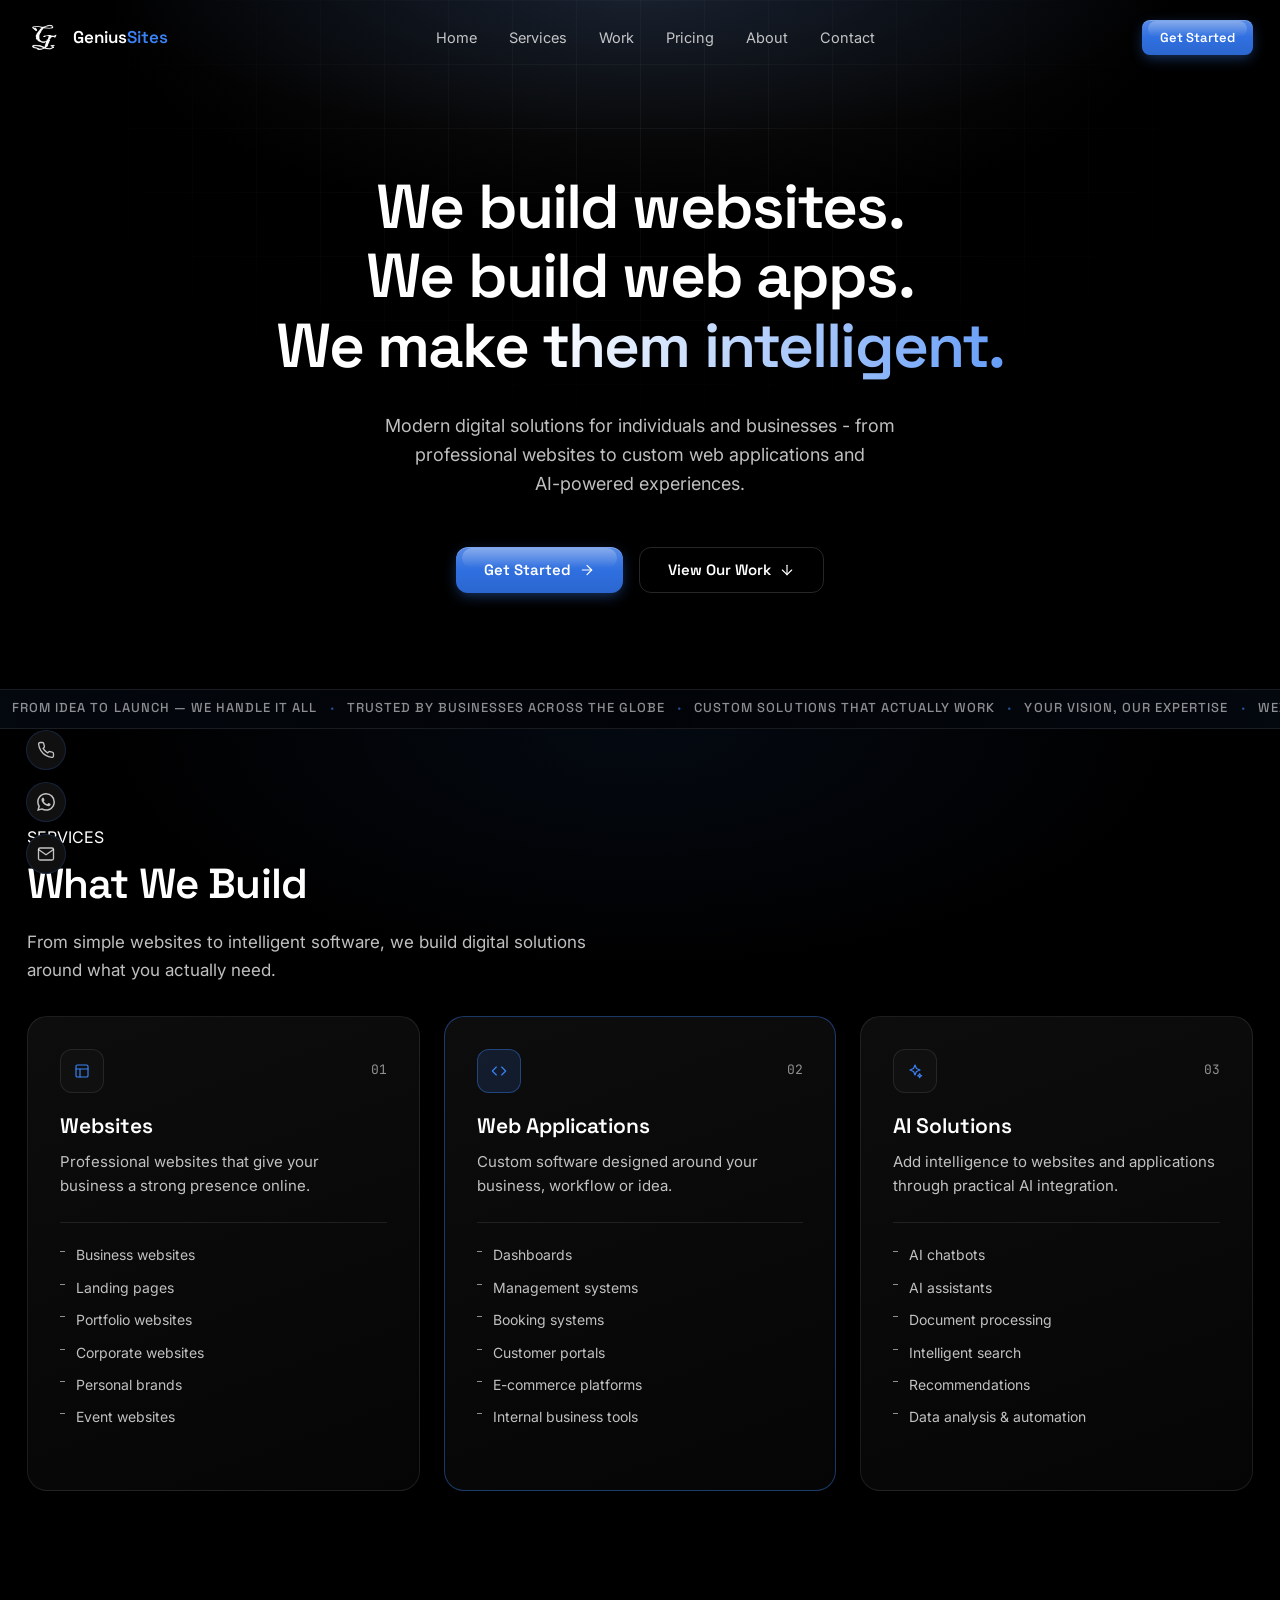
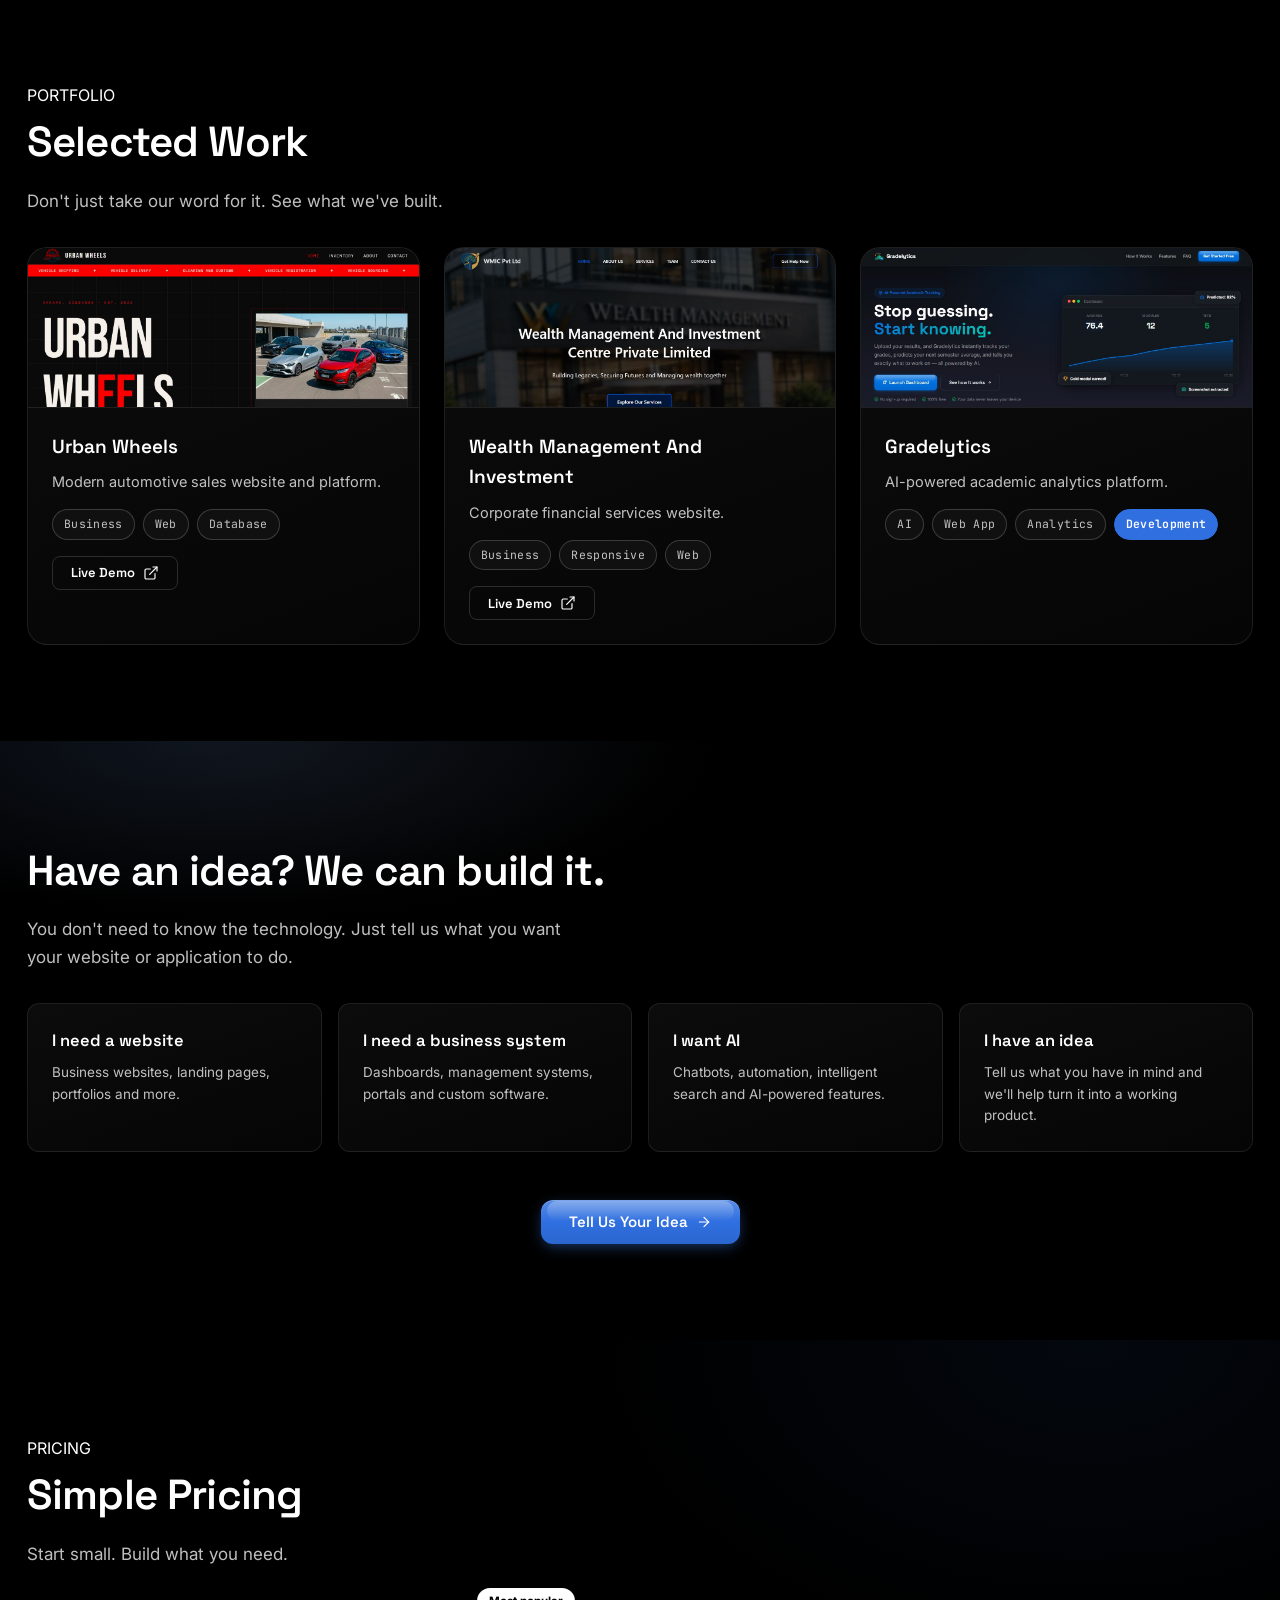
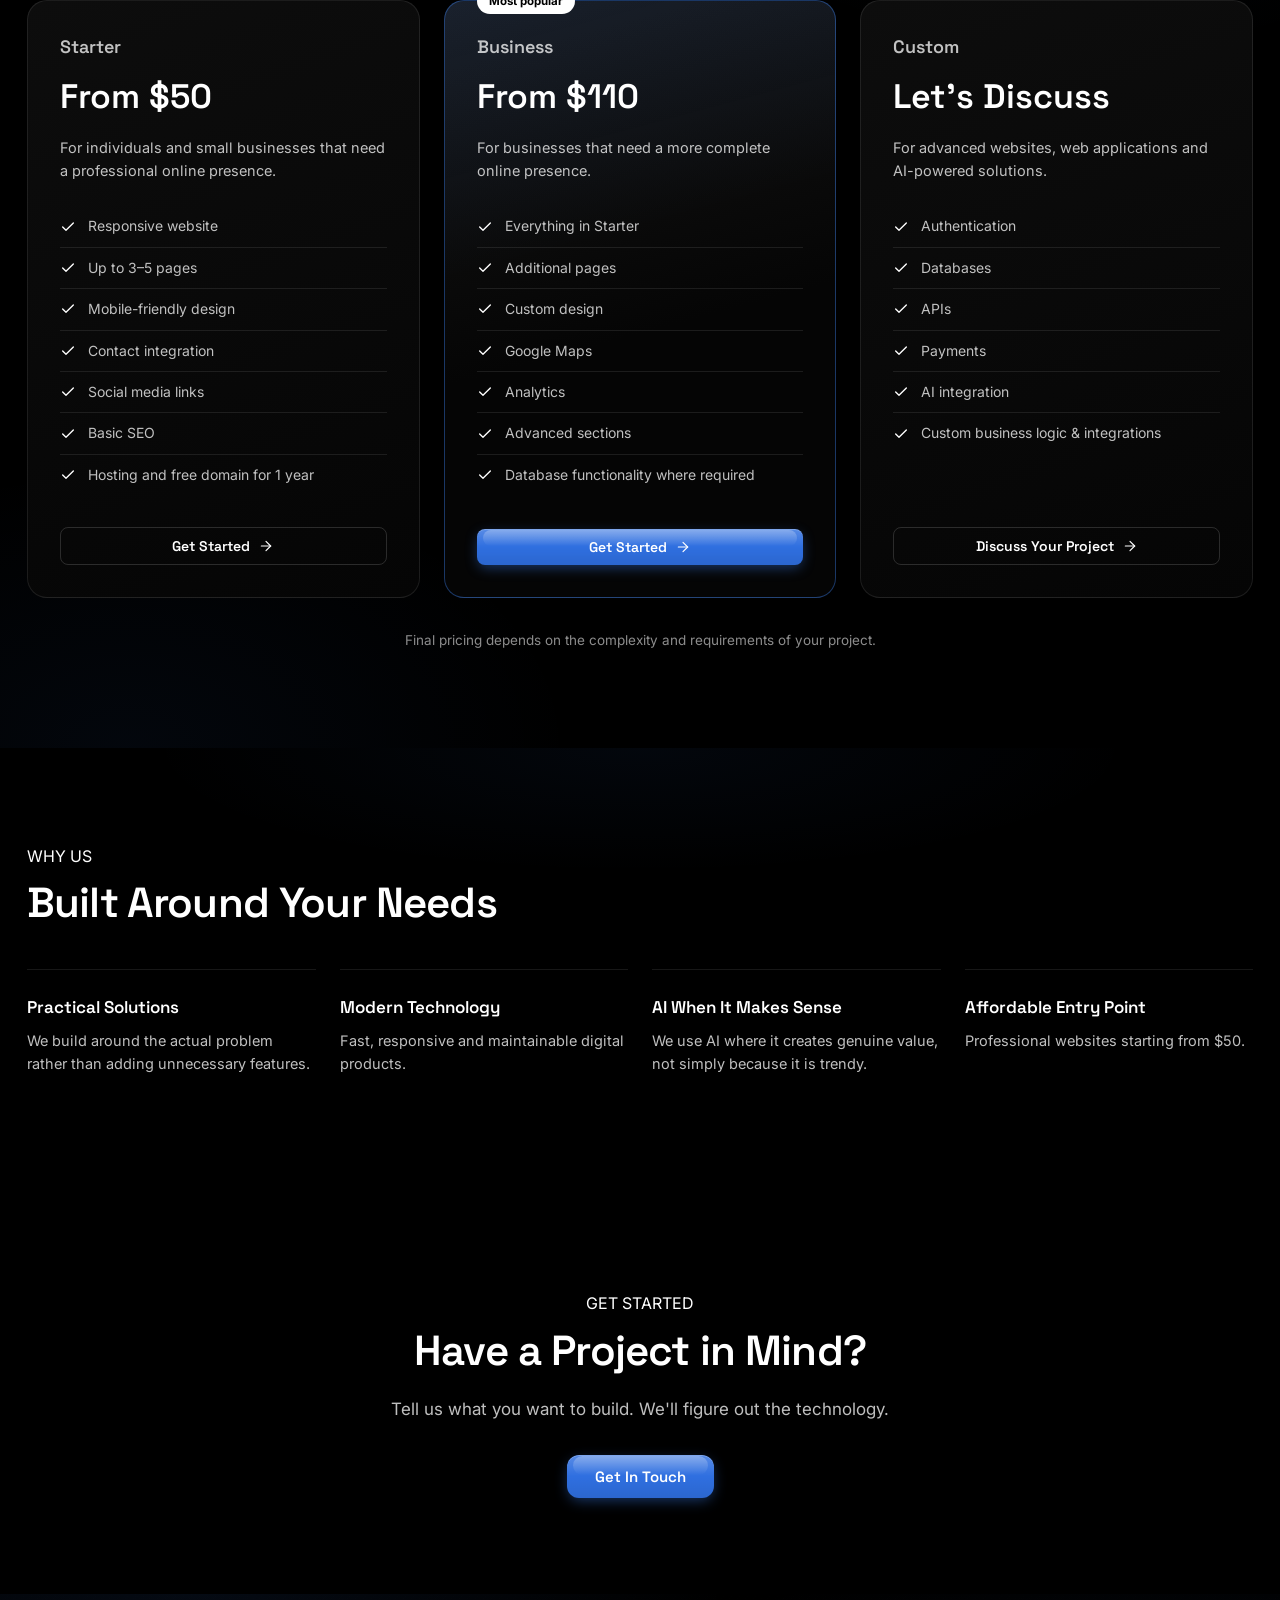
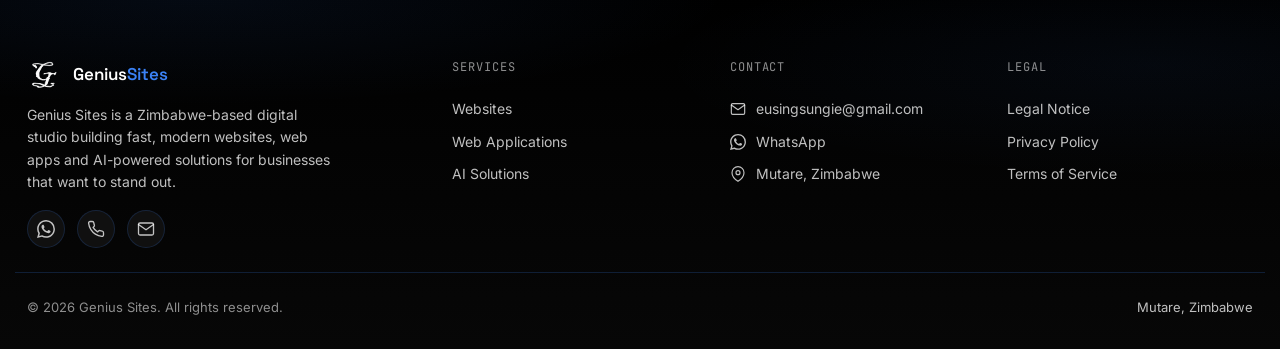
==== commit 2d2771d3: "Add scrolling ticker before services, stack hero buttons on small screens" ====
--- a/index.html
+++ b/index.html
@@ -121,6 +121,44 @@
     </div>
   </section>
 
+  <!-- ============ TICKER ============ -->
+  <div class="ticker" aria-hidden="true">
+    <div class="ticker__track">
+      <span class="ticker__item">From idea to launch — we handle it all</span>
+      <span class="ticker__sep">&bull;</span>
+      <span class="ticker__item">Trusted by businesses across the globe</span>
+      <span class="ticker__sep">&bull;</span>
+      <span class="ticker__item">Custom solutions that actually work</span>
+      <span class="ticker__sep">&bull;</span>
+      <span class="ticker__item">Your vision, our expertise</span>
+      <span class="ticker__sep">&bull;</span>
+      <span class="ticker__item">Websites that convert visitors into customers</span>
+      <span class="ticker__sep">&bull;</span>
+      <span class="ticker__item">Scalable software built for growth</span>
+      <span class="ticker__sep">&bull;</span>
+      <span class="ticker__item">AI-powered solutions for smarter decisions</span>
+      <span class="ticker__sep">&bull;</span>
+      <span class="ticker__item">Let's build something extraordinary together</span>
+      <span class="ticker__sep">&bull;</span>
+      <span class="ticker__item">From idea to launch — we handle it all</span>
+      <span class="ticker__sep">&bull;</span>
+      <span class="ticker__item">Trusted by businesses across the globe</span>
+      <span class="ticker__sep">&bull;</span>
+      <span class="ticker__item">Custom solutions that actually work</span>
+      <span class="ticker__sep">&bull;</span>
+      <span class="ticker__item">Your vision, our expertise</span>
+      <span class="ticker__sep">&bull;</span>
+      <span class="ticker__item">Websites that convert visitors into customers</span>
+      <span class="ticker__sep">&bull;</span>
+      <span class="ticker__item">Scalable software built for growth</span>
+      <span class="ticker__sep">&bull;</span>
+      <span class="ticker__item">AI-powered solutions for smarter decisions</span>
+      <span class="ticker__sep">&bull;</span>
+      <span class="ticker__item">Let's build something extraordinary together</span>
+      <span class="ticker__sep">&bull;</span>
+    </div>
+  </div>
+
   <!-- ============ SERVICES ============ -->
   <section class="services" id="services">
     <div class="container">
@@ -215,25 +253,6 @@
 
         <article class="project-card reveal-on-scroll">
           <div class="project-card__visual">
-            <img src="assets/images/gradelytics.JPG" alt="Gradelytics preview" class="project-card__img" loading="lazy">
-          </div>
-          <div class="project-card__body">
-            <h3 class="project-card__title">Gradelytics</h3>
-            <p class="project-card__desc">AI-powered academic analytics platform.</p>
-            <div class="badge-row">
-              <span class="badge">AI</span>
-              <span class="badge">Web App</span>
-              <span class="badge">Analytics</span>
-              <span class="badge badge--accent">Development</span>
-            </div>
-            <div class="project-card__actions">
-              <a href="https://gradelytics0.vercel.app/" class="btn btn--ghost btn--sm" target="_blank" rel="noopener">Live Demo <svg class="icon" viewBox="0 0 24 24" fill="none" stroke-width="1.75" stroke-linecap="round" stroke-linejoin="round" aria-hidden="true"><path d="M18 13v6a2 2 0 0 1-2 2H5a2 2 0 0 1-2-2V8a2 2 0 0 1 2-2h6"></path><polyline points="15 3 21 3 21 9"></polyline><line x1="10" y1="14" x2="21" y2="3"></line></svg></a>
-            </div>
-          </div>
-        </article>
-
-        <article class="project-card reveal-on-scroll">
-          <div class="project-card__visual">
             <img src="assets/images/wmic.JPG" alt="Wealth Management And Investment Centre preview" class="project-card__img" loading="lazy">
           </div>
           <div class="project-card__body">
@@ -249,6 +268,24 @@
             </div>
           </div>
         </article>
+
+          <article class="project-card reveal-on-scroll">
+          <div class="project-card__visual">
+            <img src="assets/images/gradelytics.JPG" alt="Gradelytics preview" class="project-card__img" loading="lazy">
+          </div>
+          <div class="project-card__body">
+            <h3 class="project-card__title">Gradelytics</h3>
+            <p class="project-card__desc">AI-powered academic analytics platform.</p>
+            <div class="badge-row">
+              <span class="badge">AI</span>
+              <span class="badge">Web App</span>
+              <span class="badge">Analytics</span>
+              <span class="badge badge--accent">Development</span>
+            </div>
+            
+          </div>
+        </article>
+        
       </div>
     </div>
   </section>
--- a/css/style.css
+++ b/css/style.css
@@ -464,6 +464,42 @@
 /* No-JS fallback: never leave content invisible if animations.js fails to load */
 .no-js .reveal-on-scroll { opacity: 1; transform: none; }
 
+/* ============ TICKER ============ */
+.ticker {
+  height: 40px;
+  overflow: hidden;
+  position: relative;
+  background: linear-gradient(90deg, rgba(59,130,246,0.06), rgba(59,130,246,0.02) 50%, rgba(59,130,246,0.06));
+  border-top: 1px solid var(--border);
+  border-bottom: 1px solid var(--border);
+}
+.ticker__track {
+  display: flex;
+  align-items: center;
+  height: 100%;
+  white-space: nowrap;
+  animation: ticker-scroll 30s linear infinite;
+  width: max-content;
+}
+.ticker__item {
+  font-family: var(--font-display);
+  font-size: 13px;
+  font-weight: 500;
+  letter-spacing: 0.08em;
+  text-transform: uppercase;
+  color: var(--text-tertiary);
+  padding: 0 var(--sp-3);
+}
+.ticker__sep {
+  color: var(--brand);
+  font-size: 8px;
+  opacity: 0.6;
+}
+@keyframes ticker-scroll {
+  0% { transform: translateX(0); }
+  100% { transform: translateX(-50%); }
+}
+
 /* ============ SERVICES ============ */
 .services { padding: var(--sp-9) 0; background: radial-gradient(ellipse 60% 40% at 50% 0%, rgba(59, 130, 246, 0.07), transparent 70%), #000; }
 .service-grid {
--- a/css/responsive.css
+++ b/css/responsive.css
@@ -57,6 +57,9 @@
 
   /* Hero */
   .hero { padding: calc(var(--nav-h) + var(--sp-7)) 0 var(--sp-7); }
+
+  /* Ticker */
+  .ticker__item { font-size: 11px; letter-spacing: 0.06em; }
 
   /* Services / Portfolio / Ideas / Values → single column */
   .service-grid,
@@ -142,10 +145,10 @@
 }
 
 /* ============ SMALL PHONE (≤480px) ============ */
-/* Hero buttons stay side by side down to 480px; below that they stack. */
+/* Hero buttons stack vertically below 480px while keeping side padding. */
 @media (max-width: 480px) {
-  .hero__actions { flex-wrap: wrap; }
-  .hero__actions .btn { width: auto; }
+  .hero__actions { flex-direction: column; align-items: stretch; }
+  .hero__actions .btn { width: 100%; justify-content: center; }
   .footer__bottom { padding-top: var(--sp-6); margin-bottom: var(--sp-5); }
 }
 
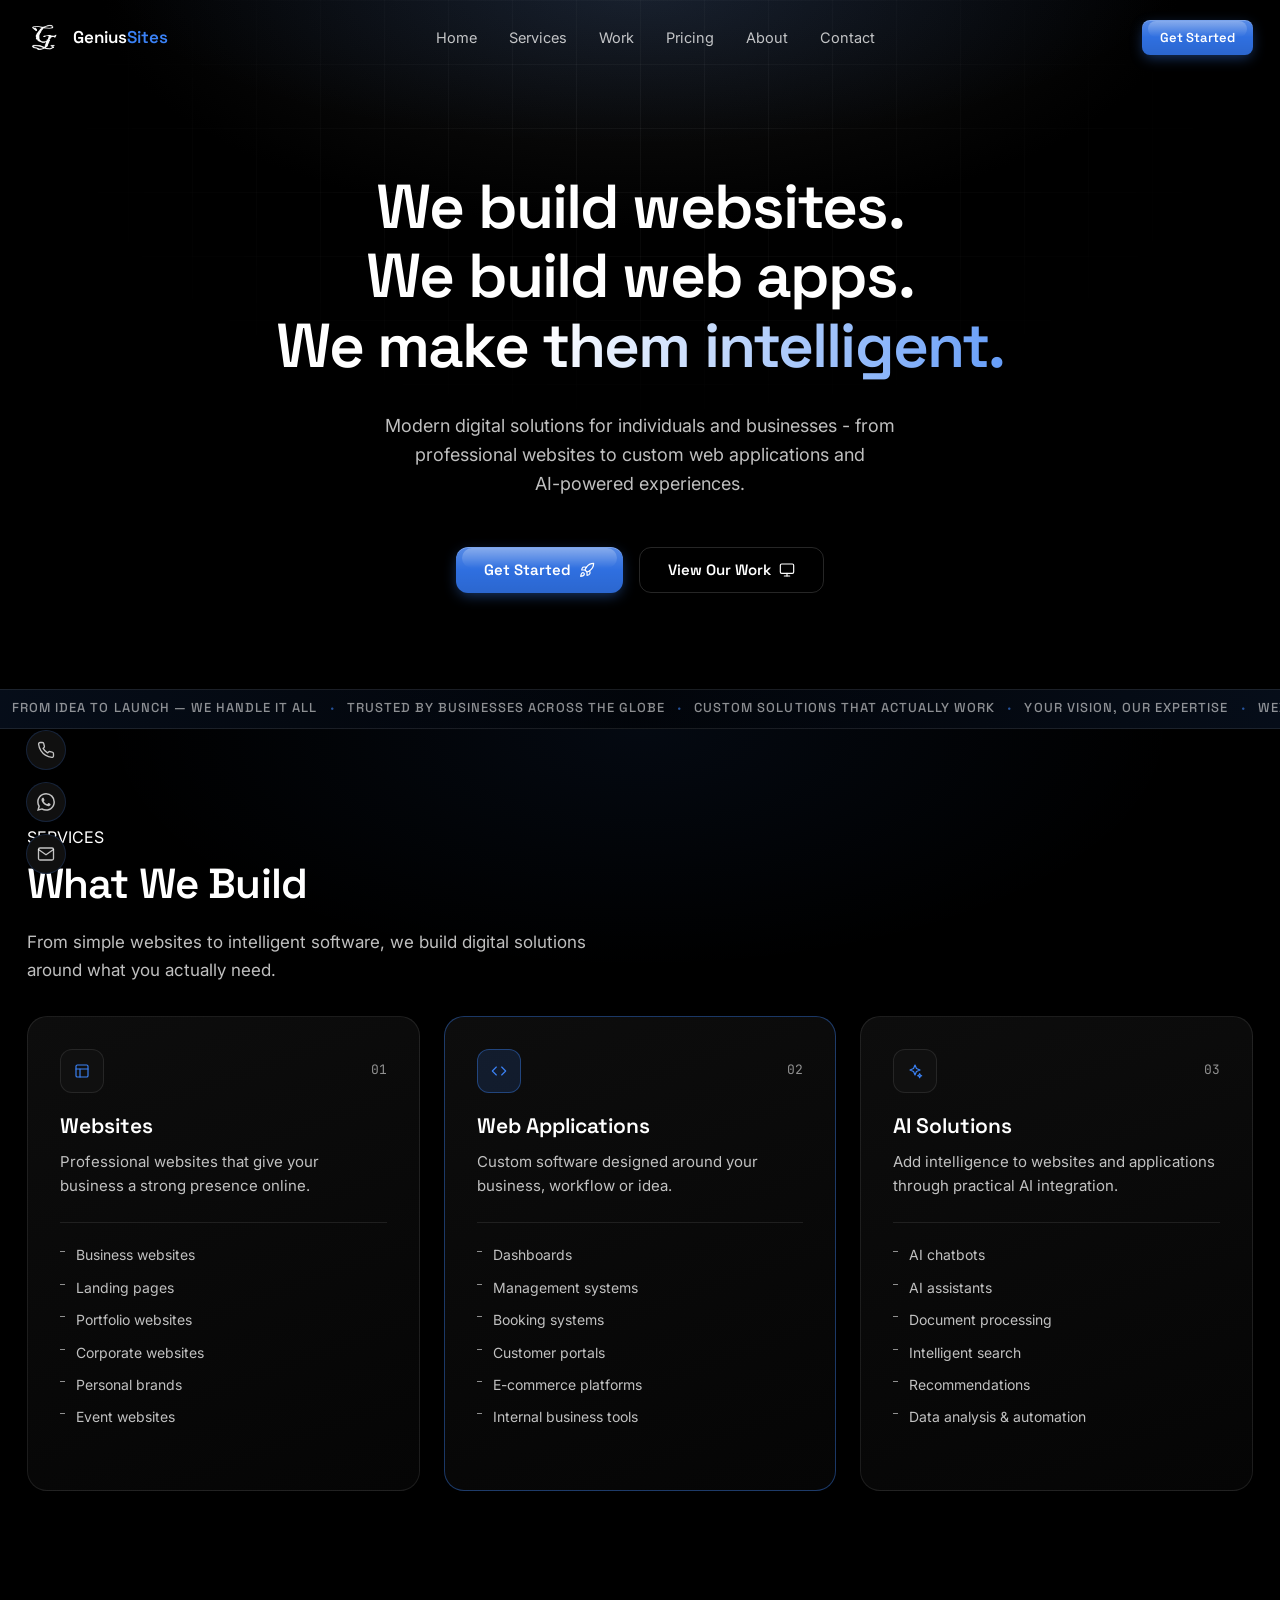
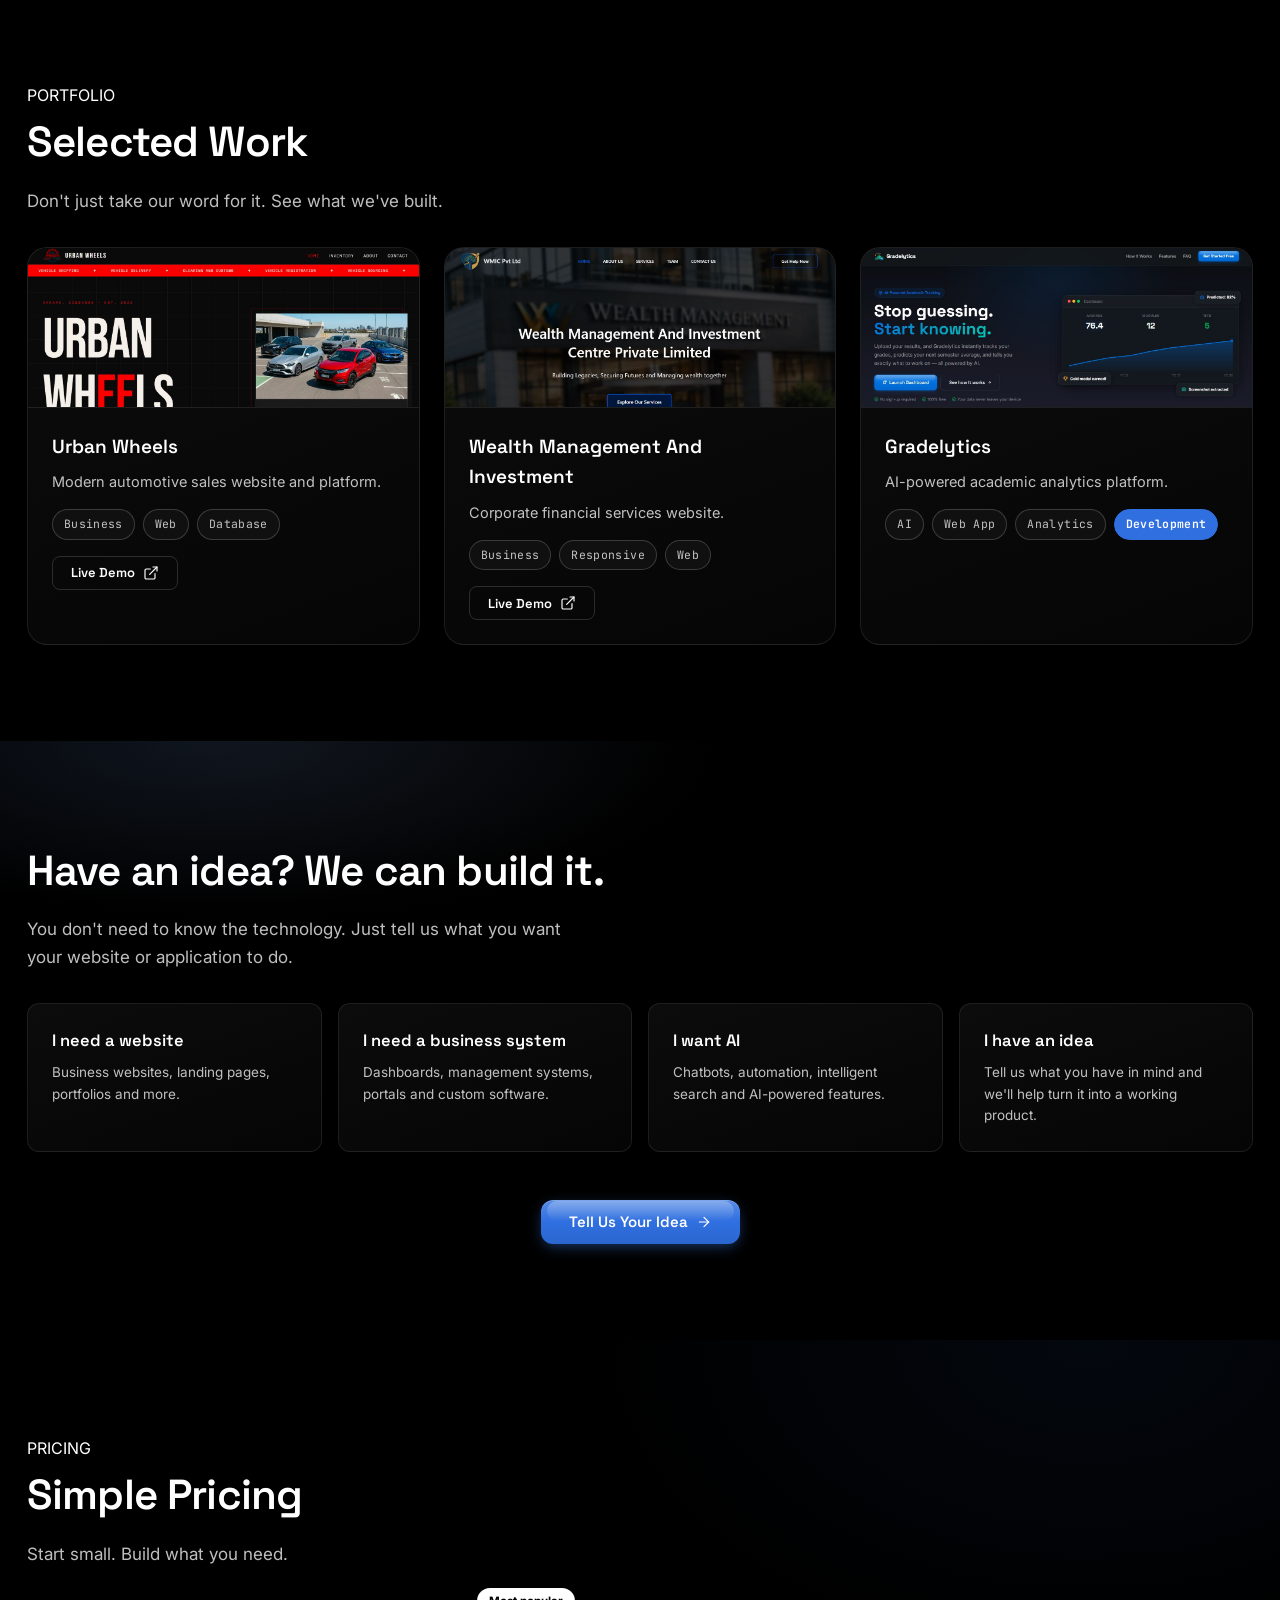
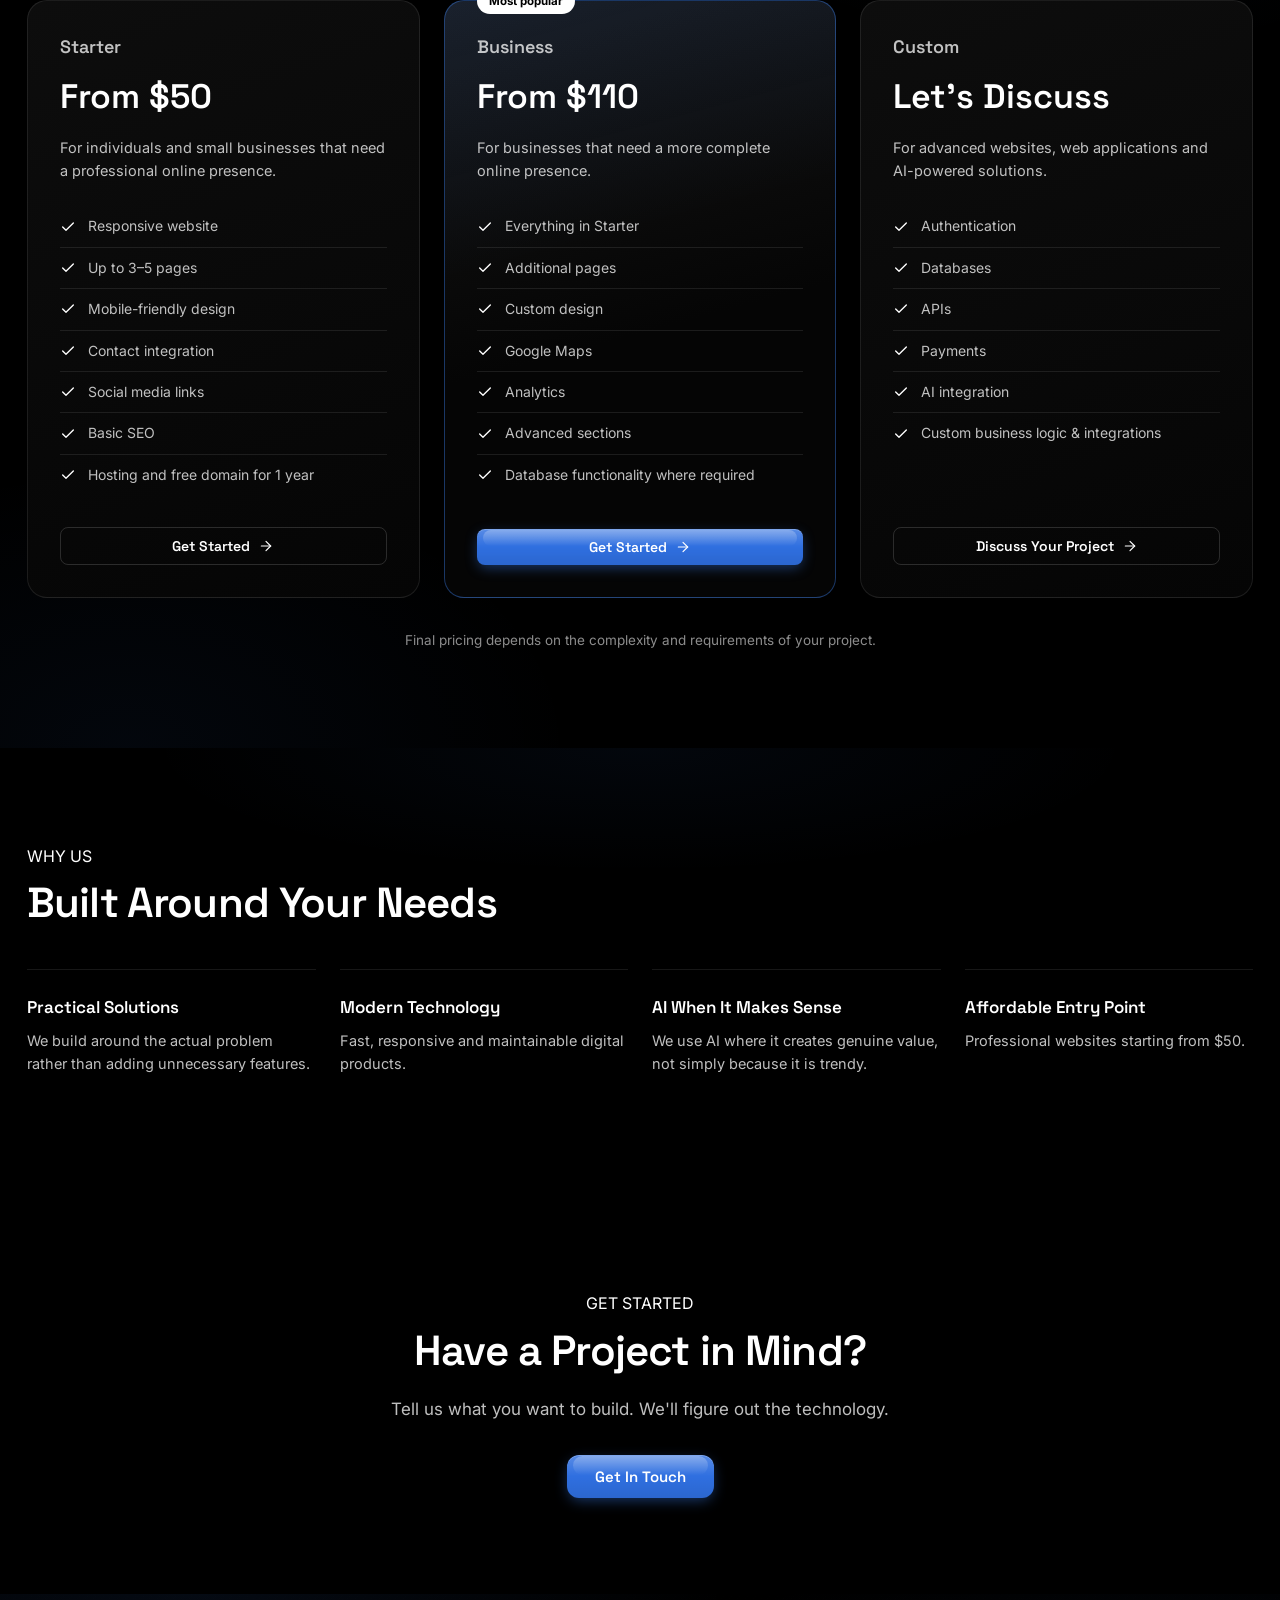
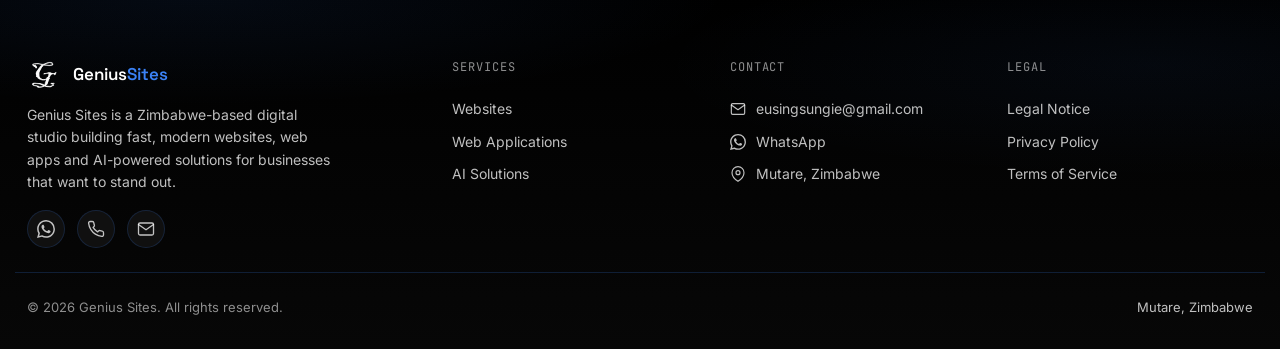
==== commit aa3af8a3: "rocket" ====
--- a/index.html
+++ b/index.html
@@ -100,10 +100,10 @@
 
       <div class="hero__actions reveal reveal--5">
         <a href="#contact" class="btn btn--primary btn--lg">Get Started
-          <svg class="icon" viewBox="0 0 24 24" fill="none" stroke-width="1.75" stroke-linecap="round" stroke-linejoin="round" aria-hidden="true"><line x1="5" y1="12" x2="19" y2="12"></line><polyline points="12 5 19 12 12 19"></polyline></svg>
+          <svg class="icon" viewBox="0 0 24 24" fill="none" stroke-width="1.75" stroke-linecap="round" stroke-linejoin="round" aria-hidden="true"><path d="M4.5 16.5c-1.5 1.26-2 5-2 5s3.74-.5 5-2c.71-.84.7-2.13-.09-2.91a2.18 2.18 0 0 0-2.91-.09z"></path><path d="M12 15l-3-3a22 22 0 0 1 2-3.95A12.88 12.88 0 0 1 22 2c0 2.72-.78 7.5-6 11a22.35 22.35 0 0 1-4 2z"></path><path d="M9 12H4s.55-3.03 2-4c1.62-1.08 5 0 5 0"></path><path d="M12 15v5s3.03-.55 4-2c1.08-1.62 0-5 0-5"></path></svg>
         </a>
         <a href="#work" class="btn btn--ghost btn--lg">View Our Work
-          <svg class="icon" viewBox="0 0 24 24" fill="none" stroke-width="1.75" stroke-linecap="round" stroke-linejoin="round" aria-hidden="true"><line x1="12" y1="5" x2="12" y2="19"></line><polyline points="19 12 12 19 5 12"></polyline></svg>
+          <svg class="icon" viewBox="0 0 24 24" fill="none" stroke-width="1.75" stroke-linecap="round" stroke-linejoin="round" aria-hidden="true"><rect x="2" y="3" width="20" height="14" rx="2" ry="2"></rect><line x1="8" y1="21" x2="16" y2="21"></line><line x1="12" y1="17" x2="12" y2="21"></line></svg>
         </a>
       </div>
     </div>
@@ -285,7 +285,7 @@
             
           </div>
         </article>
-        
+
       </div>
     </div>
   </section>
--- a/css/style.css
+++ b/css/style.css
@@ -469,7 +469,7 @@
   height: 40px;
   overflow: hidden;
   position: relative;
-  background: linear-gradient(90deg, rgba(59,130,246,0.06), rgba(59,130,246,0.02) 50%, rgba(59,130,246,0.06));
+  background: linear-gradient(90deg, rgba(59,130,246,0.1), rgba(59,130,246,0.03) 50%, rgba(59,130,246,0.1));
   border-top: 1px solid var(--border);
   border-bottom: 1px solid var(--border);
 }
@@ -478,7 +478,7 @@
   align-items: center;
   height: 100%;
   white-space: nowrap;
-  animation: ticker-scroll 30s linear infinite;
+  animation: ticker-scroll 40s linear infinite;
   width: max-content;
 }
 .ticker__item {
--- a/css/responsive.css
+++ b/css/responsive.css
@@ -145,10 +145,10 @@
 }
 
 /* ============ SMALL PHONE (≤480px) ============ */
-/* Hero buttons stack vertically below 480px while keeping side padding. */
+/* Hero buttons stack vertically below 480px, centered like the ideas CTA. */
 @media (max-width: 480px) {
-  .hero__actions { flex-direction: column; align-items: stretch; }
-  .hero__actions .btn { width: 100%; justify-content: center; }
+  .hero__actions { flex-direction: column; align-items: center; gap: 17px; }
+  .hero__actions .btn { width: calc(80% - 45px); padding: 13px 28px; }
   .footer__bottom { padding-top: var(--sp-6); margin-bottom: var(--sp-5); }
 }
 
